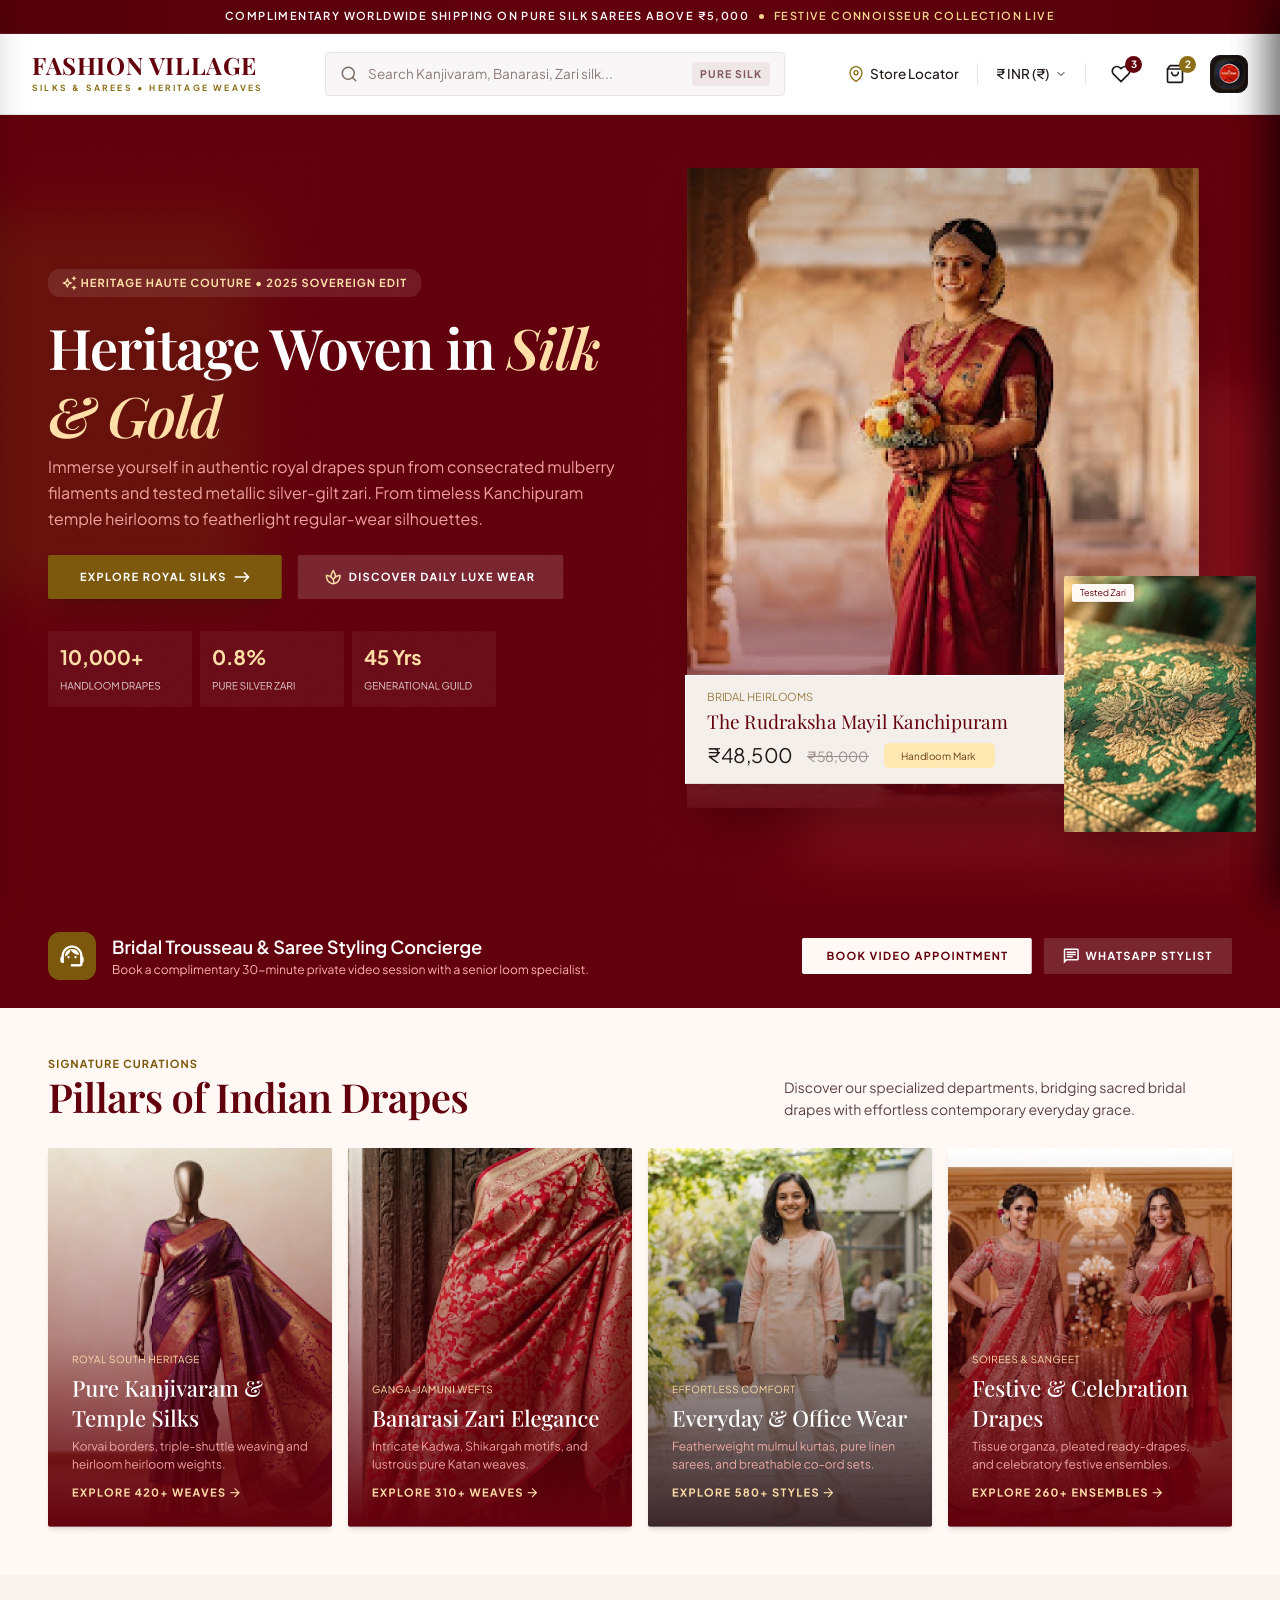
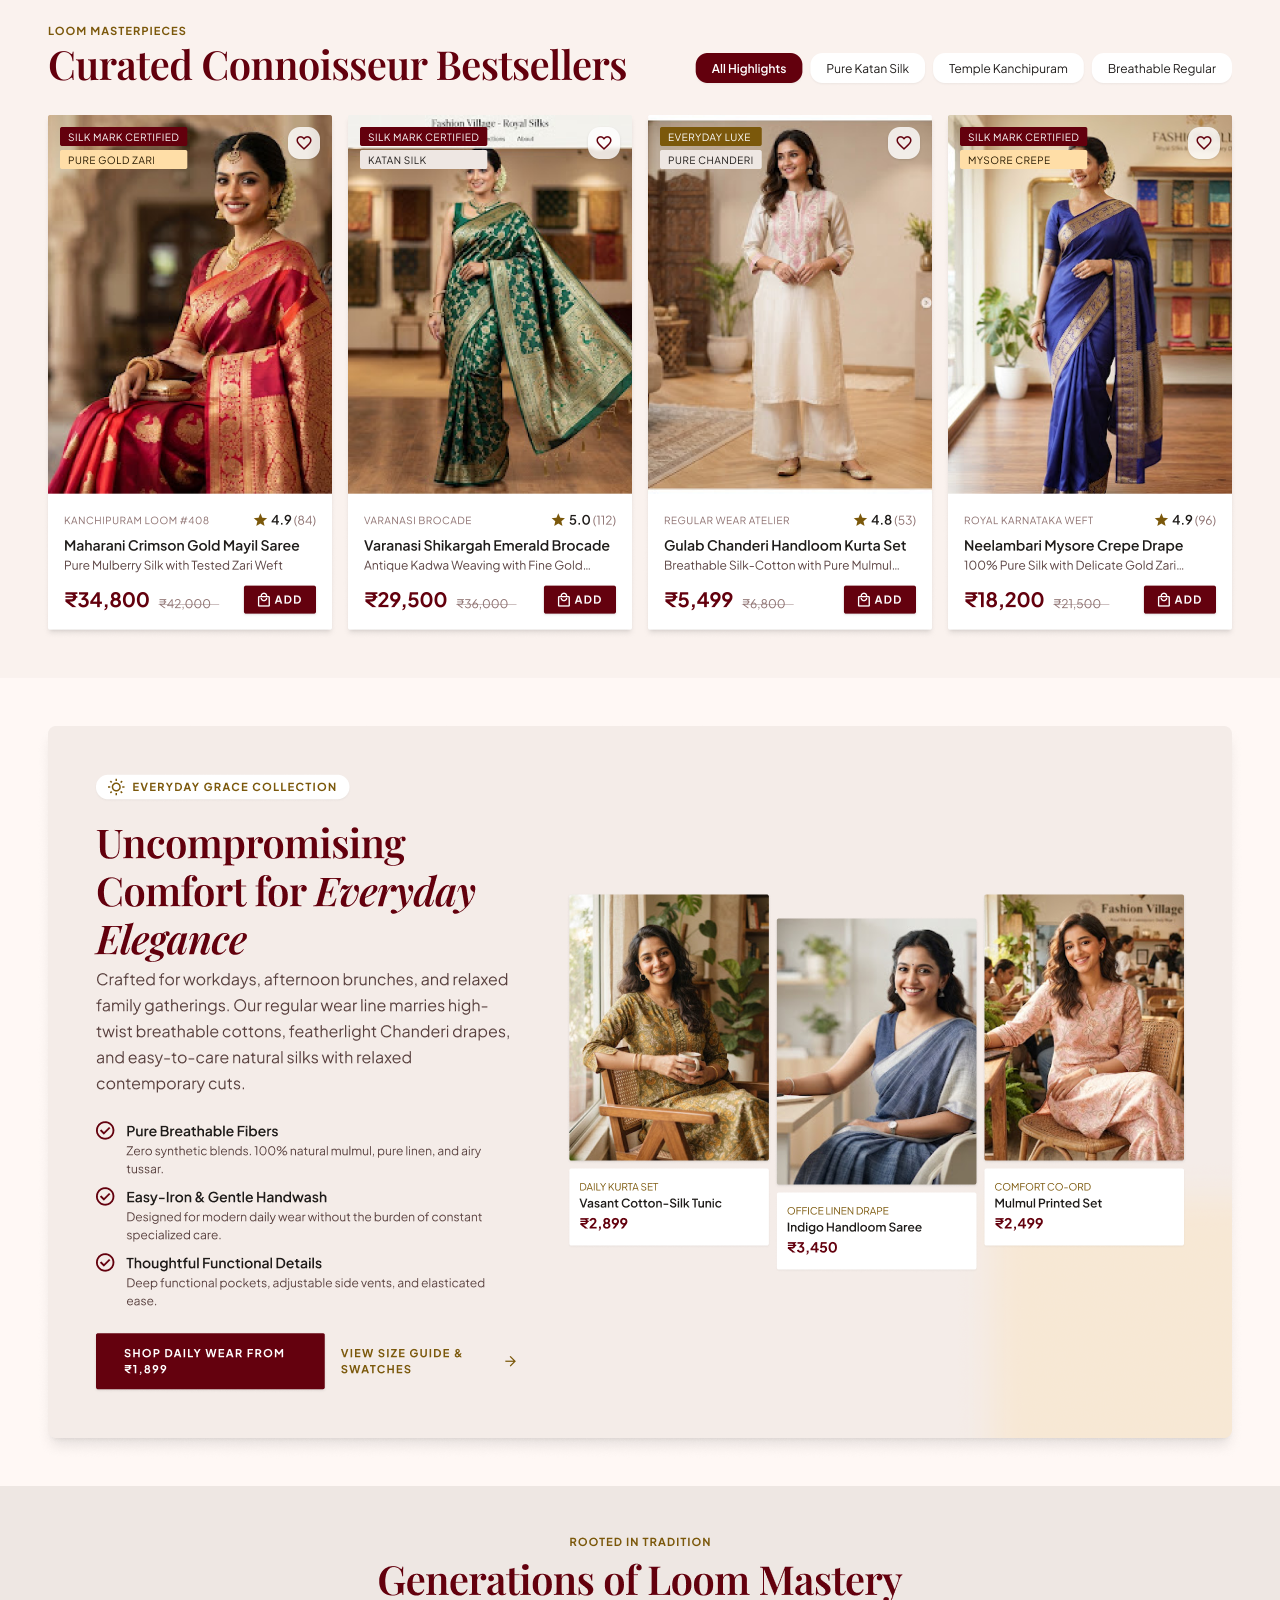
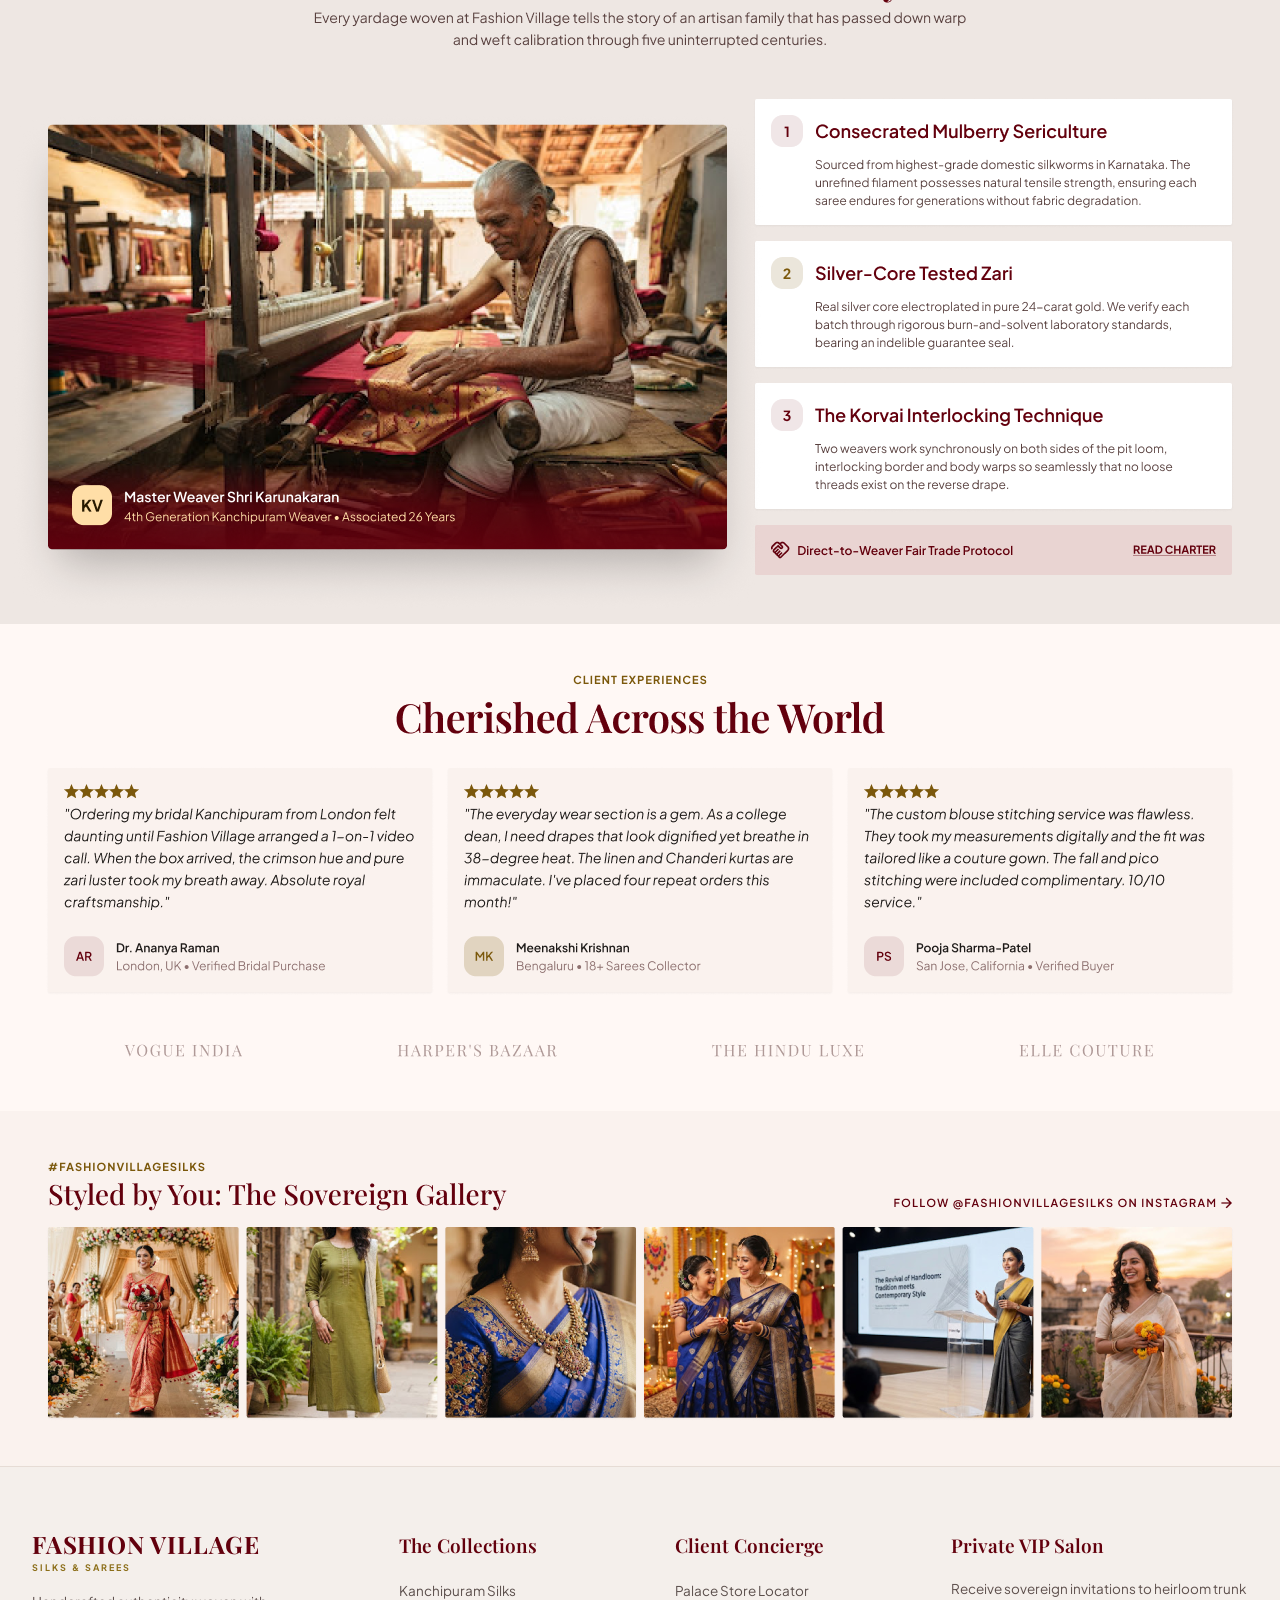
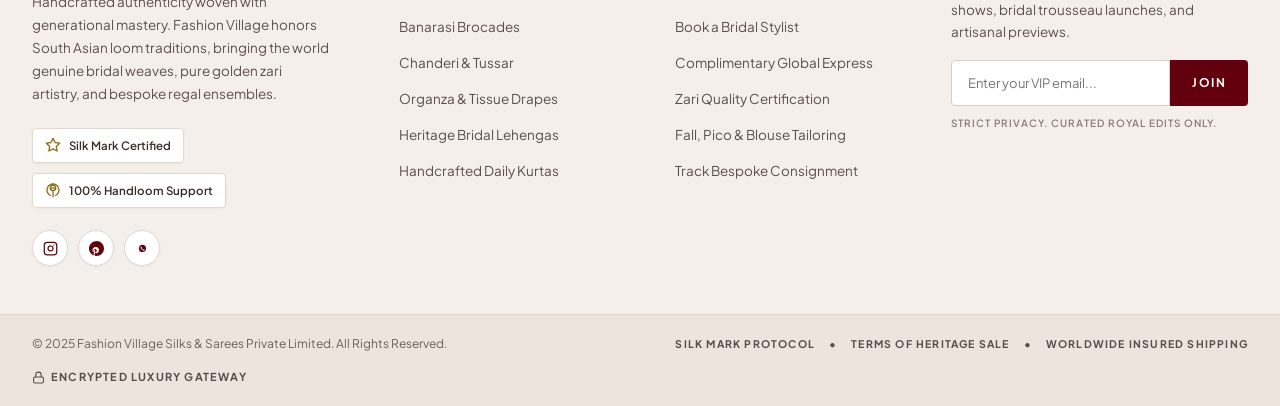
==== index.html @ 93c4b596 "feat: Fashion Village luxury handloom heritage web platform" ====
<!DOCTYPE html>
<html lang="en">
<head>
  <meta charset="UTF-8">
  <meta name="viewport" content="width=device-width, initial-scale=1.0">
  <title>Fashion Village | Heritage Weaves, Royal Silks &amp; Sovereign Drapes</title>
  <meta name="description" content="Immerse yourself in authentic royal drapes spun from consecrated mulberry filaments and tested metallic silver-gilt zari. Kanchipuram, Banarasi, and daily luxe heirlooms.">
  
  <!-- Fonts -->
  <link rel="preconnect" href="https://fonts.googleapis.com">
  <link rel="preconnect" href="https://fonts.gstatic.com" crossorigin>
  <link href="https://fonts.googleapis.com/css2?family=Cormorant+Garamond:ital,wght@0,400;0,600;0,700;1,400;1,600&family=Playfair+Display:ital,wght@0,400;0,600;0,700;1,400;1,600;1,700&family=Plus+Jakarta+Sans:wght@300;400;500;600;700&display=swap" rel="stylesheet">
  
  <link rel="stylesheet" href="css/style.css">
</head>
<body>

  <!-- =========================================================================
       0. Announcement Bar
       ========================================================================= -->
  <aside class="top-announcement-bar" role="region" aria-label="Announcements">
    <div class="announcement-text">
      <span>COMPLIMENTARY WORLDWIDE SHIPPING ON PURE SILK SAREES ABOVE &#8377;5,000</span>
      <span class="dot"></span>
      <span style="color:var(--color-gold-light);">FESTIVE CONNOISSEUR COLLECTION LIVE</span>
    </div>
  </aside>

  <!-- =========================================================================
       1. Coded Luxury Header Navigation (Crisp, Unclipped & Responsive)
       ========================================================================= -->
  <header class="site-header" id="site-header">
    <div class="header-container">
      
      <!-- Mobile Hamburger Button -->
      <button type="button" class="mobile-menu-btn" id="mobile-menu-toggle" aria-label="Open Mobile Menu">
        <svg width="24" height="24" viewBox="0 0 24 24" fill="none" stroke="currentColor" stroke-width="2" stroke-linecap="round" stroke-linejoin="round">
          <line x1="3" y1="12" x2="21" y2="12"></line>
          <line x1="3" y1="6" x2="21" y2="6"></line>
          <line x1="3" y1="18" x2="21" y2="18"></line>
        </svg>
      </button>

      <!-- Brand Logo (Complete & Sharp Vector Text) -->
      <a href="index.html" class="brand-logo" aria-label="Fashion Village Home">
        <span class="brand-name">FASHION VILLAGE</span>
        <span class="brand-sub">SILKS &amp; SAREES &bull; HERITAGE WEAVES</span>
      </a>

      <!-- Real Live Interactive Search Box -->
      <div class="search-container">
        <div class="search-bar">
          <span class="search-icon">
            <svg width="18" height="18" viewBox="0 0 24 24" fill="none" stroke="currentColor" stroke-width="2" stroke-linecap="round" stroke-linejoin="round">
              <circle cx="11" cy="11" r="8"></circle>
              <line x1="21" y1="21" x2="16.65" y2="16.65"></line>
            </svg>
          </span>
          <input type="text" id="search-input" class="search-input" placeholder="Search Kanjivaram, Banarasi, Zari silk..." autocomplete="off">
          <span class="search-pill">PURE SILK</span>
        </div>

        <!-- Autocomplete Suggestions Dropdown -->
        <div class="search-dropdown" id="search-dropdown">
          <div class="dropdown-section-title">Popular Weaves &amp; Edits</div>
          <div class="dropdown-tags">
            <span class="dropdown-tag" onclick="triggerSearch('Rudraksha Mayil Kanchipuram')">Rudraksha Mayil</span>
            <span class="dropdown-tag" onclick="triggerSearch('Banarasi Katan Kadwa')">Banarasi Kadwa</span>
            <span class="dropdown-tag" onclick="triggerSearch('Tested Zari Bridal')">Tested Zari</span>
            <span class="dropdown-tag" onclick="triggerSearch('Featherlight Linen Silk')">Everyday Grace</span>
          </div>
          <div id="search-live-results">
            <div class="dropdown-item" onclick="triggerSearch('Bridal Kanchipuram Silk')">
              <span><strong>Bridal Kanchipuram</strong> Silk Sarees</span>
              <span style="font-size:11.5px; color:#8C6E18;">120+ Weaves</span>
            </div>
            <div class="dropdown-item" onclick="triggerSearch('Varanasi Antique Jangla')">
              <span><strong>Varanasi Antique</strong> Jangla Weaves</span>
              <span style="font-size:11.5px; color:#8C6E18;">64 Weaves</span>
            </div>
          </div>
        </div>
      </div>

      <!-- Header Nav Actions (Store Locator, Currency, Wishlist, Bag, Avatar) -->
      <div class="header-nav-actions">
        <!-- Mobile Search Toggle Button -->
        <button type="button" class="icon-action-btn mobile-search-toggle-btn" id="mobile-search-toggle" title="Search Weaves">
          <svg width="18" height="18" viewBox="0 0 24 24" fill="none" stroke="currentColor" stroke-width="2" stroke-linecap="round" stroke-linejoin="round">
            <circle cx="11" cy="11" r="8"></circle>
            <line x1="21" y1="21" x2="16.65" y2="16.65"></line>
          </svg>
        </button>

        
        <!-- Store Locator (Desktop) -->
        <button type="button" class="nav-action-item" id="store-locator-btn" title="Find a Flagship Boutique">
          <svg width="16" height="16" viewBox="0 0 24 24" fill="none" stroke="#8C6E18" stroke-width="2" stroke-linecap="round" stroke-linejoin="round">
            <path d="M21 10c0 7-9 13-9 13s-9-6-9-13a9 9 0 0 1 18 0z"></path>
            <circle cx="12" cy="10" r="3"></circle>
          </svg>
          <span>Store Locator</span>
        </button>

        <span class="header-v-divider"></span>

        <!-- Currency Switcher (Desktop) -->
        <div style="position: relative;">
          <button type="button" class="nav-action-item" id="currency-selector-btn" aria-haspopup="true">
            <span id="current-currency-label">&#8377; INR (&#8377;)</span>
            <svg width="12" height="12" viewBox="0 0 24 24" fill="none" stroke="currentColor" stroke-width="2" stroke-linecap="round" stroke-linejoin="round">
              <polyline points="6 9 12 15 18 9"></polyline>
            </svg>
          </button>
          <div class="currency-dropdown-box" id="currency-dropdown">
            <div class="dropdown-item currency-option" data-currency="INR">&#8377; INR (India)</div>
            <div class="dropdown-item currency-option" data-currency="USD">$ USD (United States)</div>
            <div class="dropdown-item currency-option" data-currency="EUR">&euro; EUR (Europe)</div>
            <div class="dropdown-item currency-option" data-currency="GBP">&pound; GBP (UK)</div>
            <div class="dropdown-item currency-option" data-currency="AED">AED (UAE)</div>
          </div>
        </div>

        <span class="header-v-divider"></span>

        <!-- Wishlist (3) -->
        <button type="button" class="icon-action-btn" id="wishlist-btn" title="Saved Heirlooms (3 Items)">
          <svg width="20" height="20" viewBox="0 0 24 24" fill="none" stroke="currentColor" stroke-width="2" stroke-linecap="round" stroke-linejoin="round">
            <path d="M20.84 4.61a5.5 5.5 0 0 0-7.78 0L12 5.67l-1.06-1.06a5.5 5.5 0 0 0-7.78 7.78l1.06 1.06L12 21.23l7.78-7.78 1.06-1.06a5.5 5.5 0 0 0 0-7.78z"></path>
          </svg>
          <span class="nav-counter-badge badge-maroon" id="wishlist-count">3</span>
        </button>

        <!-- Shopping Bag (2) -->
        <button type="button" class="icon-action-btn" id="cart-btn" title="Shopping Bag (2 Items)">
          <svg width="20" height="20" viewBox="0 0 24 24" fill="none" stroke="currentColor" stroke-width="2" stroke-linecap="round" stroke-linejoin="round">
            <path d="M6 2L3 6v14a2 2 0 0 0 2 2h14a2 2 0 0 0 2-2V6l-3-4z"></path>
            <line x1="3" y1="6" x2="21" y2="6"></line>
            <path d="M16 10a4 4 0 0 1-8 0"></path>
          </svg>
          <span class="nav-counter-badge badge-gold" id="cart-count">2</span>
        </button>

        <!-- VIP Avatar -->
        <button type="button" class="user-avatar-circle" title="VIP Sovereign Account" onclick="showToast('Welcome to Fashion Village Sovereign Circle')">
          <img src="assets/avatar.png" alt="VIP Member Avatar">
        </button>

      </div>

    </div>
  </header>

  <!-- Mobile Expandable Search Bar -->
  <div class="mobile-search-bar" id="mobile-search-bar">
    <div class="search-bar">
      <span class="search-icon">
        <svg width="16" height="16" viewBox="0 0 24 24" fill="none" stroke="currentColor" stroke-width="2" stroke-linecap="round" stroke-linejoin="round">
          <circle cx="11" cy="11" r="8"></circle>
          <line x1="21" y1="21" x2="16.65" y2="16.65"></line>
        </svg>
      </span>
      <input type="text" id="mobile-search-input" class="search-input" placeholder="Search Kanjivaram, Banarasi, Zari...">
    </div>
  </div>


  <!-- =========================================================================
       2. Section 1: Editorial Hero Section (assets/hero_trimmed.png)
       ========================================================================= -->
  <section class="section-bleed bleed-hero" id="hero" aria-labelledby="hero-title">
    <div class="section-frame">
      <img src="assets/hero_trimmed.png" alt="Heritage Woven in Silk &amp; Gold - 2025 Sovereign Edit">

      <!-- Badge Hotspot -->
      <div class="hotspot" style="left: 3.75%; top: 21.5%; width: 23%; height: 4.8%; border-radius: 999px;" onclick="showToast('2025 Sovereign Edit • Hand-curated bridal drapes')"></div>

      <!-- Button 1: EXPLORE ROYAL SILKS → -->
      <a href="#categories" class="hotspot" style="left: 3.75%; top: 61.7%; width: 14.3%; height: 6.3%;" title="Explore Royal Silks">
        <span class="hotspot-tooltip">Explore 420+ Royal Silk Weaves &rarr;</span>
      </a>

      <!-- Button 2: DISCOVER DAILY LUXE WEAR -->
      <a href="everyday.html" class="hotspot" style="left: 18.8%; top: 61.7%; width: 16.3%; height: 6.3%;" title="Discover Daily Luxe Wear">
        <span class="hotspot-tooltip">View Featherlight Silhouettes &rarr;</span>
      </a>

      <!-- Stat Card 1: 10,000+ HANDLOOM DRAPES -->
      <div class="hotspot" style="left: 3.75%; top: 72.4%; width: 8.8%; height: 10.1%;" onclick="showToast('Over 10,000 consecrated handloom drapes preserved.')" title="10,000+ Handloom Drapes">
        <span class="hotspot-tooltip">10,000+ Handloom Drapes</span>
      </div>

      <!-- Stat Card 2: 0.8% PURE SILVER ZARI -->
      <div class="hotspot" style="left: 12.9%; top: 72.4%; width: 8.8%; height: 10.1%;" onclick="showToast('Certified 0.8% Pure Silver Electroplate Tested Zari.')" title="0.8% Pure Silver Zari">
        <span class="hotspot-tooltip">0.8% Tested Silver Zari</span>
      </div>

      <!-- Stat Card 3: 45 Yrs GENERATIONAL GUILD -->
      <div class="hotspot" style="left: 22.1%; top: 72.4%; width: 8.8%; height: 10.1%;" onclick="showToast('45 Years of generational weaver guild mastery.')" title="45 Yrs Generational Guild">
        <span class="hotspot-tooltip">45 Yrs Master Loom Guild</span>
      </div>

      <!-- Product Card Hotspot: "The Rudraksha Mayil Kanchipuram" -->
      <div class="hotspot hotspot-product" id="hero-product-trigger" style="left: 53.5%; top: 70.9%; width: 29.5%; height: 13.7%;" title="Click to view The Rudraksha Mayil Kanchipuram">
        <span class="hotspot-tooltip" style="bottom: auto; top: -38px;">Quick View: The Rudraksha Mayil (&#8377;48,500)</span>
      </div>

      <!-- Tested Zari Swatch Hotspot (Bottom Right) -->
      <div class="hotspot" id="hero-swatch-trigger" style="left: 83.3%; top: 64.3%; width: 14.8%; height: 26.5%;" title="Inspect Tested Zari Purity Certificate">
        <span class="hotspot-tooltip" style="bottom: auto; top: -38px;">View Tested Zari Lab Assay</span>
      </div>

    </div>
</section>

  <!-- =========================================================================
       3. Interactive Concierge Banner (Section - Interactive Concierge Banner.png)
       ========================================================================= -->
  <section class="section-bleed bleed-concierge" id="concierge" aria-labelledby="concierge-title">
    <div class="section-frame">
      <img src="images/Section - Interactive Concierge Banner.png" alt="Bridal Trousseau &amp; Saree Styling Concierge">

      <!-- Left Concierge Info Hotspot -->
      <a href="concierge.html" class="hotspot" style="left: 3.75%; top: 20%; width: 45%; height: 60%;" title="Learn about Video Concierge Suite"></a>

      <!-- Button 1: BOOK VIDEO APPOINTMENT -->
      <button type="button" class="hotspot trigger-appointment" style="left: 62.6%; top: 32.7%; width: 17.6%; height: 34.6%;" title="Book Complimentary Private Video Appointment">
        <span class="hotspot-tooltip">Open Video Suite Booking</span>
      </button>

      <!-- Button 2: WHATSAPP STYLIST -->
      <button type="button" class="hotspot trigger-whatsapp" style="left: 81.8%; top: 32.7%; width: 14.4%; height: 34.6%;" title="Chat with Senior Loom Stylist on WhatsApp">
        <span class="hotspot-tooltip">Instant WhatsApp Stylist Chat</span>
      </button>

    </div>
</section>

  <!-- =========================================================================
       4. Section 3: Category Showcase Grid (Section - 3. Category Showcase Grid.png)
       ========================================================================= -->
  <section class="section-bleed bleed-categories" id="categories" aria-labelledby="cat-heading">
    <div class="section-frame">
      <img src="images/Section - 3. Category Showcase Grid.png" alt="Pillars of Indian Drapes - Signature Curations Category Showcase">

      <!-- Card 1: Pure Kanjivaram & Temple Silks -->
      <a href="kanjivaram.html" class="hotspot hotspot-product" style="left: 3.75%; top: 43.2%; width: 22%; height: 48.5%;" title="Explore Pure Kanjivaram &amp; Temple Silks">
        <span class="hotspot-tooltip">Explore 420+ Kanjivaram Weaves &rarr;</span>
      </a>

      <!-- Card 2: Banarasi Zari Elegance -->
      <a href="banarasi.html" class="hotspot hotspot-product" style="left: 27.2%; top: 43.2%; width: 22%; height: 48.5%;" title="Explore Banarasi Zari Elegance">
        <span class="hotspot-tooltip">Explore 310+ Banarasi Weaves &rarr;</span>
      </a>

      <!-- Card 3: Everyday & Office Wear -->
      <a href="everyday.html" class="hotspot hotspot-product" style="left: 50.6%; top: 43.2%; width: 22%; height: 48.5%;" title="Explore Everyday &amp; Office Wear">
        <span class="hotspot-tooltip">Explore 580+ Everyday Styles &rarr;</span>
      </a>

      <!-- Card 4: Festive & Celebration Drapes -->
      <a href="kanjivaram.html" class="hotspot hotspot-product" style="left: 74%; top: 43.2%; width: 22%; height: 48.5%;" title="Explore Festive &amp; Celebration Ensembles">
        <span class="hotspot-tooltip">Explore 260+ Festive Ensembles &rarr;</span>
      </a>

    </div>
</section>

  <!-- =========================================================================
       5. Section 4: Curated Bestsellers Section (4. Curated Bestsellers Section@2x.png)
       ========================================================================= -->
  <section class="section-bleed bleed-bestsellers" id="bestsellers" aria-labelledby="bestsellers-heading">
    <div class="section-frame">
      <img src="images/4. Curated Bestsellers Section@2x.png" alt="Curated Bestsellers - Handloom Masterpieces in High Demand">

      <!-- Bestseller Product 1 Hotspot -->
      <div class="hotspot hotspot-product" style="left: 3.75%; top: 18%; width: 22%; height: 75%;" onclick="openProductQuickView('Kanjivaram Vaira Oosi Brocade', 42000, 'Tested Zari • Royal Emerald &amp; Crimson')">
        <span class="hotspot-tooltip">Quick View: Vaira Oosi (&#8377;42,000)</span>
      </div>

      <!-- Bestseller Product 2 Hotspot -->
      <div class="hotspot hotspot-product" style="left: 27.2%; top: 18%; width: 22%; height: 75%;" onclick="openProductQuickView('Banarasi Katan Shikargah', 58500, 'Pure Silver Weft • Consecrated Mulberry Silk')">
        <span class="hotspot-tooltip">Quick View: Katan Shikargah (&#8377;58,500)</span>
      </div>

      <!-- Bestseller Product 3 Hotspot -->
      <div class="hotspot hotspot-product" style="left: 50.6%; top: 18%; width: 22%; height: 75%;" onclick="openProductQuickView('Tissue Organza Bridal Draping', 34500, 'Featherlight Metallic Sheen • Champagne Gold')">
        <span class="hotspot-tooltip">Quick View: Tissue Organza (&#8377;34,500)</span>
      </div>

      <!-- Bestseller Product 4 Hotspot -->
      <div class="hotspot hotspot-product" style="left: 74%; top: 18%; width: 22%; height: 75%;" onclick="openProductQuickView('Arundhati Korvai Muhurtham Silk', 64000, 'Triple Shuttle Pit Loom • Heritage Mayil Border')">
        <span class="hotspot-tooltip">Quick View: Arundhati Korvai (&#8377;64,000)</span>
      </div>

    </div>
  </section>

  <!-- =========================================================================
       6. Section 5: 'Everyday Grace' Regular Wear Spotlight
       ========================================================================= -->
  <section class="section-bleed bleed-everyday" id="everyday-grace" aria-labelledby="everyday-heading">
    <div class="section-frame">
      <img src="images/Section - 5. 'Everyday Grace - Regular Wear Spotlight.png" alt="Everyday Grace - Regular Wear Handloom Spotlight">

      <a href="everyday.html" class="hotspot" style="left: 3.75%; top: 82%; width: 20%; height: 8%;" title="Shop Everyday Grace Wardrobe">
        <span class="hotspot-tooltip">Shop Everyday Grace Edit &rarr;</span>
      </a>

      <a href="everyday.html" class="hotspot hotspot-product" style="left: 3.75%; top: 22%; width: 44%; height: 55%;" title="Mulmul Cotton &amp; Breathable Linen"></a>
      <a href="everyday.html" class="hotspot hotspot-product" style="left: 52%; top: 22%; width: 44%; height: 55%;" title="Office Luxe Silk-Linen Co-ords"></a>

    </div>
  </section>

  <!-- =========================================================================
       7. Section 6: The Craftsmanship &amp; Weaver Story
       ========================================================================= -->
  <section class="section-bleed bleed-craft" id="craftsmanship" aria-labelledby="craft-heading">
    <div class="section-frame">
      <img src="images/Section - 6. The Craftsmanship & Weaver Story.png" alt="The Craftsmanship &amp; Weaver Story - Preserving Generational Heritage">

      <button type="button" class="hotspot" style="left: 3.75%; top: 76%; width: 22%; height: 9%;" onclick="openVideoLoomModal()" title="Watch the Master Weaver Guild Documentary">
        <span class="hotspot-tooltip">&#9658; Watch Master Loom Film (4 Min)</span>
      </button>

      <a href="story.html" class="hotspot" style="left: 28%; top: 76%; width: 18%; height: 9%;" title="Read Generational Guild History">
        <span class="hotspot-tooltip">Read Weaver Guild Archives &rarr;</span>
      </a>

    </div>
  </section>

  <!-- =========================================================================
       8. Section 7: Customer Testimonials &amp; Press Quotes
       ========================================================================= -->
  <section class="section-bleed bleed-testimonials" id="testimonials" aria-labelledby="testimonials-heading">
    <div class="section-frame">
      <img src="images/Section - 7. Customer Testimonials & Press Quotes.png" alt="Customer Testimonials &amp; Vogue, Elle, Architectural Digest Press Quotes">

      <div class="hotspot" style="left: 3.75%; top: 30%; width: 92.5%; height: 55%;" onclick="showToast('Verified Brides &amp; Heirloom Collectors across 34 countries.')" title="Customer Reviews"></div>
    </div>
  </section>

  <!-- =========================================================================
       9. Section 8: Instagram Luxury Lookbook Feed Gallery
       ========================================================================= -->
  <section class="section-bleed bleed-instagram" id="lookbook" aria-labelledby="instagram-heading">
    <div class="section-frame">
      <img src="images/Section - 8. Instagram Luxury Lookbook Feed Gallery.png" alt="Instagram Luxury Lookbook Feed Gallery @FashionVillageSilks">

      <div class="hotspot" style="left: 3.75%; top: 22%; width: 17%; height: 70%;" onclick="showToast('Tagged: #FashionVillageBride wearing The Rudraksha Mayil')"></div>
      <div class="hotspot" style="left: 22.5%; top: 22%; width: 17%; height: 70%;" onclick="showToast('Tagged: Reception drapes in Varanasi Gold Organza')"></div>
      <div class="hotspot" style="left: 41.25%; top: 22%; width: 17%; height: 70%;" onclick="showToast('Tagged: Connoisseur Tested Zari Heirloom Pallu')"></div>
      <div class="hotspot" style="left: 60%; top: 22%; width: 17%; height: 70%;" onclick="showToast('Tagged: Everyday Grace Mulmul Linen Series')"></div>
      <div class="hotspot" style="left: 78.75%; top: 22%; width: 17%; height: 70%;" onclick="showToast('Follow @FashionVillageSilks on Instagram')"></div>

    </div>
  </section>

  <!-- =========================================================================
       10. Fully Coded Luxury Responsive Footer
       ========================================================================= -->
  <footer class="luxury-footer" id="site-footer">
    
    <!-- Main Footer 4 Columns -->
    <div class="footer-main">
      
      <!-- Brand & Craftsmanship Column -->
      <div class="footer-brand-col">
        <div class="footer-brand-title">FASHION VILLAGE</div>
        <div class="footer-brand-tagline">SILKS &amp; SAREES</div>
        <p class="footer-brand-desc">
          Handcrafted authenticity woven with generational mastery. Fashion Village honors South Asian loom traditions, bringing the world genuine bridal weaves, pure golden zari artistry, and bespoke regal ensembles.
        </p>

        <!-- Trust Badges (Silk Mark & Handloom Support) -->
        <div class="footer-badges-row">
          <div class="footer-trust-badge" title="Certified Pure Silk by Silk Mark Organization of India">
            <svg width="16" height="16" viewBox="0 0 24 24" fill="none" stroke="currentColor" stroke-width="2" stroke-linecap="round" stroke-linejoin="round">
              <path d="M12 2l3.09 6.26L22 9.27l-5 4.87 1.18 6.88L12 17.77l-6.18 3.25L7 14.14 2 9.27l6.91-1.01L12 2z"></path>
            </svg>
            <span>Silk Mark Certified</span>
          </div>
          <div class="footer-trust-badge" title="100% Direct Master Weaver Guild Empowerment">
            <svg width="16" height="16" viewBox="0 0 24 24" fill="none" stroke="currentColor" stroke-width="2" stroke-linecap="round" stroke-linejoin="round">
              <path d="M12 22v-9"></path>
              <path d="M9 10a5 5 0 0 1 6 0"></path>
              <path d="M12 13a4 4 0 0 0 4-4 4 4 0 0 0-8 0 4 4 0 0 0 4 4z"></path>
              <path d="M12 3a9 9 0 0 0-9 9c0 3.5 2 6.5 5 8"></path>
              <path d="M12 3a9 9 0 0 1 9 9c0 3.5-2 6.5-5 8"></path>
            </svg>
            <span>100% Handloom Support</span>
          </div>
        </div>

        <!-- Social Channels -->
        <div class="footer-social-row">
          <a href="#" class="footer-social-icon" title="Instagram @FashionVillageSilks" onclick="showToast('Follow @FashionVillageSilks on Instagram')">
            <svg width="15" height="15" viewBox="0 0 24 24" fill="none" stroke="currentColor" stroke-width="2" stroke-linecap="round" stroke-linejoin="round">
              <rect x="2" y="2" width="20" height="20" rx="5" ry="5"></rect>
              <path d="M16 11.37A4 4 0 1 1 12.63 8 4 4 0 0 1 16 11.37z"></path>
              <line x1="17.5" y1="6.5" x2="17.51" y2="6.5"></line>
            </svg>
          </a>
          <a href="#" class="footer-social-icon" title="Pinterest Lookbooks" onclick="showToast('Explore our Lookbooks on Pinterest')">
            <svg width="15" height="15" viewBox="0 0 24 24" fill="currentColor">
              <path d="M12 0a12 12 0 0 0-4.37 23.18c-.06-.99-.1-2.52.02-3.61l.73-3.11s-.18-.37-.18-.92c0-.86.5-1.5 1.12-1.5.53 0 .78.4.78.88 0 .53-.34 1.33-.51 2.07-.15.61.3 1.11.9 1.11 1.08 0 1.91-1.14 1.91-2.79 0-1.46-1.05-2.48-2.55-2.48-1.74 0-2.76 1.3-2.76 2.65 0 .52.2 1.08.45 1.39.05.06.06.12.04.18l-.17.69c-.03.11-.1.15-.22.1-1.02-.47-1.66-1.95-1.66-3.14 0-2.56 1.86-4.91 5.36-4.91 2.81 0 5 2 5 4.69 0 2.8-1.76 5.05-4.21 5.05-.82 0-1.6-.43-1.86-.94l-.51 1.94c-.18.71-.68 1.6-1.01 2.15A11.99 11.99 0 0 0 12 24c6.63 0 12-5.37 12-12S18.63 0 12 0z"/>
            </svg>
          </a>
          <a href="#" class="footer-social-icon" title="WhatsApp Concierge" onclick="openDrawer(document.getElementById('whatsapp-drawer'))">
            <svg width="15" height="15" viewBox="0 0 24 24" fill="currentColor">
              <path d="M12.031 6.172c-3.181 0-5.767 2.586-5.768 5.766-.001 1.298.38 2.27 1.019 3.287l-.582 2.128 2.182-.573c.978.58 1.911.928 3.145.929 3.178 0 5.767-2.587 5.768-5.766.001-3.187-2.575-5.771-5.764-5.771zm3.392 8.244c-.144.405-.837.774-1.17.824-.312.045-.698.077-2.008-.466-1.579-.654-2.597-2.261-2.677-2.367-.077-.105-.635-.847-.635-1.616 0-.769.404-1.148.547-1.306.144-.158.314-.198.418-.198.106 0 .211.002.304.006.098.005.23-.037.36.275.134.321.458 1.116.498 1.198.04.081.067.176.013.282-.053.107-.08.175-.16.269-.08.093-.169.208-.241.279-.08.079-.164.165-.07.327.093.162.417.689.896 1.115.616.549 1.135.719 1.298.8.162.081.258.07.354-.041.096-.111.411-.479.521-.643.111-.164.22-.137.37-.082.15.054.957.451 1.121.533.164.082.274.122.314.19.04.068.04.394-.104.799z"/>
            </svg>
          </a>
        </div>
      </div>

      <!-- Column 2: The Collections -->
      <div>
        <div class="footer-col-title">The Collections</div>
        <ul class="footer-links-list">
          <li><a href="kanjivaram.html">Kanchipuram Silks</a></li>
          <li><a href="banarasi.html">Banarasi Brocades</a></li>
          <li><a href="everyday.html">Chanderi &amp; Tussar</a></li>
          <li><a href="banarasi.html">Organza &amp; Tissue Drapes</a></li>
          <li><a href="kanjivaram.html">Heritage Bridal Lehengas</a></li>
          <li><a href="everyday.html">Handcrafted Daily Kurtas</a></li>
        </ul>
      </div>

      <!-- Column 3: Client Concierge -->
      <div>
        <div class="footer-col-title">Client Concierge</div>
        <ul class="footer-links-list">
          <li><a href="#" onclick="openModal(document.getElementById('store-modal'))">Palace Store Locator</a></li>
          <li><a href="#" onclick="openModal(document.getElementById('appointment-modal'))">Book a Bridal Stylist</a></li>
          <li><a href="#" onclick="showToast('Complimentary insured global express shipping on all pure silks.')">Complimentary Global Express</a></li>
          <li><a href="#" onclick="showToast('Every saree carries certified 100% Tested Silver-Gilt Zari Assay.')">Zari Quality Certification</a></li>
          <li><a href="#" onclick="showToast('Bespoke pico, fall edging and pure silk blouse customization included.')">Fall, Pico &amp; Blouse Tailoring</a></li>
          <li><a href="#" onclick="showToast('Bespoke bridal trousseau tracking active for VIP consignments.')">Track Bespoke Consignment</a></li>
        </ul>
      </div>

      <!-- Column 4: Private VIP Salon -->
      <div>
        <div class="footer-col-title">Private VIP Salon</div>
        <p class="vip-salon-desc">
          Receive sovereign invitations to heirloom trunk shows, bridal trousseau launches, and artisanal previews.
        </p>
        <form class="vip-salon-form" onsubmit="event.preventDefault(); subscribeNewsletter();">
          <input type="email" id="newsletter-email" class="vip-salon-input" placeholder="Enter your VIP email..." required>
          <button type="submit" class="vip-salon-btn">JOIN</button>
        </form>
        <div class="vip-salon-note">STRICT PRIVACY. CURATED ROYAL EDITS ONLY.</div>
      </div>

    </div>

    <!-- Bottom Copyright & Policy Links -->
    <div class="footer-bottom-bar">
      <div class="footer-bottom-inner">
        <div>&copy; 2025 Fashion Village Silks &amp; Sarees Private Limited. All Rights Reserved.</div>
        <div class="footer-bottom-links">
          <a href="#" onclick="showToast('Silk Mark Protocol: Verified Pure Natural Mulberry Silk')">SILK MARK PROTOCOL</a>
          <span>&bull;</span>
          <a href="#" onclick="showToast('Terms of Heritage Sale: Generational Guild Authenticity Guarantee')">TERMS OF HERITAGE SALE</a>
          <span>&bull;</span>
          <a href="#" onclick="showToast('Worldwide Insured Express Delivery via DHL Luxury Express')">WORLDWIDE INSURED SHIPPING</a>
        </div>
        <div class="footer-secure-tag">
          <svg width="13" height="13" viewBox="0 0 24 24" fill="none" stroke="currentColor" stroke-width="2" stroke-linecap="round" stroke-linejoin="round">
            <rect x="3" y="11" width="18" height="11" rx="2" ry="2"></rect>
            <path d="M7 11V7a5 5 0 0 1 10 0v4"></path>
          </svg>
          <span>ENCRYPTED LUXURY GATEWAY</span>
        </div>
      </div>
    </div>

  </footer>

  <!-- =========================================================================
       11. Interactive Modals & Slide-Over Drawers
       ========================================================================= -->

  <!-- A. Video Concierge Booking Modal -->
  <div class="modal-overlay" id="appointment-modal" role="dialog" aria-modal="true" aria-labelledby="appt-modal-title">
    <div class="modal-dialog">
      <button type="button" class="modal-close-btn" aria-label="Close dialog">&times;</button>
      
      <div class="modal-header">
        <h2 class="modal-title" id="appt-modal-title">Private Video Concierge Suite</h2>
        <p class="modal-subtitle">Connect directly with our senior loom curators in Kanchipuram and Varanasi via private 4K video.</p>
      </div>

      <form id="appointment-form">
        <div class="modal-body">
          
          <div class="form-group">
            <label class="form-label" for="appt-occasion">Select Occasion</label>
            <select class="form-select" id="appt-occasion" required>
              <option value="Bridal Muhurtham">Bridal Muhurtham (Sacred Morning Drapes)</option>
              <option value="Sangeet &amp; Reception">Sangeet &amp; Reception Elegance</option>
              <option value="Mother of the Bride">Mother of the Bride Heirloom</option>
              <option value="Temple Ceremony">Temple Poojas &amp; Family Milestone</option>
              <option value="Trousseau Curation">Full 7-Drape Wedding Trousseau</option>
            </select>
          </div>

          <div class="form-group">
            <label class="form-label">Preferred Video Time Slot (IST)</label>
            <div class="slot-pills-grid">
              <div class="slot-pill selected">11:00 AM &ndash; 11:30 AM</div>
              <div class="slot-pill">02:30 PM &ndash; 03:00 PM</div>
              <div class="slot-pill">05:00 PM &ndash; 05:30 PM</div>
              <div class="slot-pill">07:30 PM &ndash; 08:00 PM</div>
            </div>
          </div>

          <div class="form-group">
            <label class="form-label" for="appt-name">Full Name</label>
            <input type="text" id="appt-name" class="form-input" placeholder="e.g. Radhika Sundaram" required>
          </div>

          <div class="form-group">
            <label class="form-label" for="appt-phone">WhatsApp Number (For HD Video Call)</label>
            <input type="tel" id="appt-phone" class="form-input" placeholder="+91 98765 43210" required>
          </div>

          <div class="form-group">
            <label class="form-label" for="appt-notes">Special Preferences (Color palette, Zari type)</label>
            <textarea id="appt-notes" class="form-textarea" rows="2" placeholder="e.g. Traditional Crimson &amp; Mustard Korvai border, heavy Tested Zari pallu"></textarea>
          </div>

        </div>

        <div style="padding: 16px 28px 24px; display: flex; justify-content: flex-end; gap: 12px; border-top: 1px solid #EBE5DF;">
          <button type="button" class="btn-submit" style="background:#FAF8F5; color:#201817; border:1px solid #CCC;" onclick="closeModal(document.getElementById('appointment-modal'))">Cancel</button>
          <button type="submit" class="btn-submit">Confirm Video Slot &rarr;</button>
        </div>
      </form>
    </div>
  </div>

  <!-- B. Product Quick View Modal ("The Rudraksha Mayil Kanchipuram") -->
  <div class="modal-overlay" id="quick-view-modal" role="dialog" aria-modal="true" aria-labelledby="qv-title">
    <div class="modal-dialog" style="max-width: 780px;">
      <button type="button" class="modal-close-btn" aria-label="Close dialog">&times;</button>
      
      <div class="modal-body" style="padding: 0;">
        <div class="quickview-grid">
          
          <div style="background:#63000D; padding: 24px; display:flex; align-items:center; justify-content:center;">
            <img src="assets/hero_swatch_clean.png" alt="Pure Tested Zari Weave Swatch" style="border-radius:6px; box-shadow:0 10px 30px rgba(0,0,0,0.4); max-height:360px; object-fit:cover;">
          </div>

          <div style="padding: 32px 28px;">
            <div style="font-size:11px; font-weight:700; letter-spacing:1.5px; color:#8C6E18; text-transform:uppercase;">Bridal Heirlooms Vault</div>
            <h2 id="qv-title" style="font-family:var(--font-serif); font-size:24px; color:#63000D; margin: 8px 0 14px 0;">The Rudraksha Mayil Kanchipuram</h2>
            
            <div style="display:flex; align-items:baseline; gap:12px; margin-bottom:18px;">
              <span id="qv-price" style="font-size:24px; font-weight:700; color:#201817;" data-inr-price="48500">&#8377;48,500</span>
              <span style="font-size:16px; color:#9E8F8B; text-decoration:line-through;" data-inr-price="58000">&#8377;58,000</span>
              <span style="font-size:11px; background:#FEF3C7; color:#92400E; font-weight:700; padding:2px 8px; border-radius:4px;">Handloom Mark</span>
            </div>

            <p id="qv-desc" style="font-size:13.5px; color:#5D4E4A; line-height:1.6; margin-bottom:20px;">
              Hand-spun on a traditional triple-shuttle Korvai pit-loom. Woven with sacred Rudraksha motifs and twin Mayil (peacock) medallions along the authentic Ganga-Jamuni border.
            </p>

            <div style="background:#FAF6F0; border-radius:6px; padding:12px 16px; margin-bottom:24px; font-size:12.5px; color:#4A3F3C;">
              <div>&bull; <strong>Fabric:</strong> 100% Pure Mulberry Silk (6-ply certified)</div>
              <div style="margin-top:4px;">&bull; <strong>Zari Purity:</strong> Tested Metallic Silver-Gilt Zari with 24K Gold Electroplating</div>
              <div style="margin-top:4px;">&bull; <strong>Weaver Time:</strong> 240 Master Artisan Handloom Hours</div>
            </div>

            <div style="display:flex; gap:12px;">
              <button type="button" class="btn-submit" id="quick-add-to-bag" style="flex:1;">Add to Shopping Bag</button>
              <button type="button" class="btn-submit trigger-appointment" style="background:#FAF8F5; color:#63000D; border:1px solid #63000D;" onclick="closeModal(document.getElementById('quick-view-modal'))">Video Trial</button>
            </div>
          </div>

        </div>
      </div>
    </div>
  </div>

  <!-- C. Store Locator Modal -->
  <div class="modal-overlay" id="store-modal" role="dialog" aria-modal="true" aria-labelledby="store-modal-title">
    <div class="modal-dialog">
      <button type="button" class="modal-close-btn" aria-label="Close dialog">&times;</button>
      
      <div class="modal-header">
        <h2 class="modal-title" id="store-modal-title">Bespoke Flagship Salons</h2>
        <p class="modal-subtitle">Experience the drape, texture, and tested zari in person at our royal pavilions.</p>
      </div>

      <div class="modal-body">
        <div style="display:flex; flex-direction:column; gap:16px;">
          
          <div style="border:1px solid #ECE4DF; border-radius:6px; padding:16px;">
            <div style="font-weight:700; color:#63000D; font-size:15px;">Chennai Flagship Pavilion</div>
            <div style="font-size:13px; color:#6A5B57; margin-top:4px;">No. 42, G.N. Chetty Road, T. Nagar, Chennai &ndash; 600017</div>
            <div style="font-size:12px; color:#8C6E18; margin-top:6px;">Mon &ndash; Sun: 10:00 AM &ndash; 8:30 PM &bull; Valet Available</div>
          </div>

          <div style="border:1px solid #ECE4DF; border-radius:6px; padding:16px;">
            <div style="font-weight:700; color:#63000D; font-size:15px;">Bengaluru Indiranagar Salon</div>
            <div style="font-size:13px; color:#6A5B57; margin-top:4px;">100ft Road, Defence Colony, Indiranagar, Bengaluru &ndash; 560038</div>
            <div style="font-size:12px; color:#8C6E18; margin-top:6px;">Mon &ndash; Sun: 10:30 AM &ndash; 9:00 PM &bull; Bridal Lounge</div>
          </div>

          <div style="border:1px solid #ECE4DF; border-radius:6px; padding:16px;">
            <div style="font-weight:700; color:#63000D; font-size:15px;">Hyderabad Jubilee Hills Edit</div>
            <div style="font-size:13px; color:#6A5B57; margin-top:4px;">Road No. 36, Jubilee Hills, Hyderabad &ndash; 500033</div>
            <div style="font-size:12px; color:#8C6E18; margin-top:6px;">Private Trousseau Suites by Appointment</div>
          </div>

        </div>
      </div>
    </div>
  </div>

  <!-- D. Slide-Over Drawers -->
  <div class="drawer-overlay" id="drawer-overlay"></div>

  <!-- Mobile Navigation Drawer (Luxury High-Fashion Editorial) -->
  <div class="drawer-container drawer-left" id="mobile-nav-drawer" role="dialog" aria-modal="true" aria-labelledby="mobile-nav-title">
    <div class="drawer-header">
      <div class="drawer-brand-wrap">
        <span class="drawer-brand-eyebrow">FASHION VILLAGE</span>
        <h2 class="drawer-title" id="mobile-nav-title">Sovereign Vaults</h2>
      </div>
      <button type="button" class="drawer-close-btn" aria-label="Close navigation menu">
        <svg width="18" height="18" viewBox="0 0 24 24" fill="none" stroke="currentColor" stroke-width="2" stroke-linecap="round" stroke-linejoin="round">
          <line x1="18" y1="6" x2="6" y2="18"></line>
          <line x1="6" y1="6" x2="18" y2="18"></line>
        </svg>
      </button>
    </div>

    <div class="drawer-body">
      <!-- Section Label: Curated Collections -->
      <div class="drawer-section-heading">Heirloom Curations</div>

      <ul class="mobile-nav-list">
        <!-- 1. 2025 Sovereign Edit -->
        <li class="mobile-nav-item">
          <a href="index.html" class="mobile-nav-link active">
            <div class="mobile-nav-link-content">
              <div class="mobile-nav-link-title-row">
                <span class="mobile-nav-link-title" style="color:var(--color-maroon);">2025 Sovereign Edit</span>
                <span class="mobile-nav-badge">NEW</span>
              </div>
              <span class="mobile-nav-link-sub">Autumn / Winter Bridal Edition</span>
            </div>
            <svg class="mobile-nav-arrow" width="16" height="16" viewBox="0 0 24 24" fill="none" stroke="currentColor" stroke-width="2" stroke-linecap="round" stroke-linejoin="round">
              <polyline points="9 18 15 12 9 6"></polyline>
            </svg>
          </a>
        </li>

        <!-- 2. Bridal Kanchipuram -->
        <li class="mobile-nav-item">
          <a href="kanjivaram.html" class="mobile-nav-link">
            <div class="mobile-nav-link-content">
              <div class="mobile-nav-link-title-row">
                <span class="mobile-nav-link-title">Bridal Kanchipuram</span>
              </div>
              <span class="mobile-nav-link-sub">Pure Korvai &amp; Certified Tested Zari</span>
            </div>
            <svg class="mobile-nav-arrow" width="16" height="16" viewBox="0 0 24 24" fill="none" stroke="currentColor" stroke-width="2" stroke-linecap="round" stroke-linejoin="round">
              <polyline points="9 18 15 12 9 6"></polyline>
            </svg>
          </a>
        </li>

        <!-- 3. Banarasi Heritage -->
        <li class="mobile-nav-item">
          <a href="banarasi.html" class="mobile-nav-link">
            <div class="mobile-nav-link-content">
              <div class="mobile-nav-link-title-row">
                <span class="mobile-nav-link-title">Banarasi Heritage</span>
              </div>
              <span class="mobile-nav-link-sub">Katan Brocade &amp; Antique Kadwa</span>
            </div>
            <svg class="mobile-nav-arrow" width="16" height="16" viewBox="0 0 24 24" fill="none" stroke="currentColor" stroke-width="2" stroke-linecap="round" stroke-linejoin="round">
              <polyline points="9 18 15 12 9 6"></polyline>
            </svg>
          </a>
        </li>

        <!-- 4. Everyday Grace -->
        <li class="mobile-nav-item">
          <a href="everyday.html" class="mobile-nav-link">
            <div class="mobile-nav-link-content">
              <div class="mobile-nav-link-title-row">
                <span class="mobile-nav-link-title">Everyday Grace</span>
              </div>
              <span class="mobile-nav-link-sub">Mulmul Cotton &amp; Handloom Linen</span>
            </div>
            <svg class="mobile-nav-arrow" width="16" height="16" viewBox="0 0 24 24" fill="none" stroke="currentColor" stroke-width="2" stroke-linecap="round" stroke-linejoin="round">
              <polyline points="9 18 15 12 9 6"></polyline>
            </svg>
          </a>
        </li>

        <!-- 5. Weaver Craftsmanship -->
        <li class="mobile-nav-item">
          <a href="story.html" class="mobile-nav-link">
            <div class="mobile-nav-link-content">
              <div class="mobile-nav-link-title-row">
                <span class="mobile-nav-link-title">Weaver Craftsmanship</span>
              </div>
              <span class="mobile-nav-link-sub">45-Year Sacred Guild Archives</span>
            </div>
            <svg class="mobile-nav-arrow" width="16" height="16" viewBox="0 0 24 24" fill="none" stroke="currentColor" stroke-width="2" stroke-linecap="round" stroke-linejoin="round">
              <polyline points="9 18 15 12 9 6"></polyline>
            </svg>
          </a>
        </li>

        <!-- 6. Styling Concierge Suite -->
        <li class="mobile-nav-item">
          <a href="concierge.html" class="mobile-nav-link">
            <div class="mobile-nav-link-content">
              <div class="mobile-nav-link-title-row">
                <span class="mobile-nav-link-title" style="color:var(--color-gold-deep);">Styling Concierge Suite</span>
                <span class="mobile-nav-badge" style="background:#FAF0D7; color:#8C6E18;">4K VIDEO</span>
              </div>
              <span class="mobile-nav-link-sub">Private Loom Video Consultations</span>
            </div>
            <svg class="mobile-nav-arrow" width="16" height="16" viewBox="0 0 24 24" fill="none" stroke="currentColor" stroke-width="2" stroke-linecap="round" stroke-linejoin="round">
              <polyline points="9 18 15 12 9 6"></polyline>
            </svg>
          </a>
        </li>
      </ul>

      <!-- Section Label: Client Concierge Actions -->
      <div class="drawer-actions-box">
        <div class="drawer-section-heading" style="margin-bottom:8px;">Bespoke Services</div>

        <button type="button" class="drawer-action-btn" onclick="openModal(document.getElementById('store-modal'))">
          <svg width="17" height="17" viewBox="0 0 24 24" fill="none" stroke="currentColor" stroke-width="2" stroke-linecap="round" stroke-linejoin="round">
            <path d="M21 10c0 7-9 13-9 13s-9-6-9-13a9 9 0 0 1 18 0z"></path>
            <circle cx="12" cy="10" r="3"></circle>
          </svg>
          <span>Find a Flagship Boutique</span>
        </button>

        <button type="button" class="drawer-action-btn trigger-appointment">
          <svg width="17" height="17" viewBox="0 0 24 24" fill="none" stroke="currentColor" stroke-width="2" stroke-linecap="round" stroke-linejoin="round">
            <rect x="3" y="4" width="18" height="18" rx="2" ry="2"></rect>
            <line x1="16" y1="2" x2="16" y2="6"></line>
            <line x1="8" y1="2" x2="8" y2="6"></line>
            <line x1="3" y1="10" x2="21" y2="10"></line>
          </svg>
          <span>Book Private Video Trial</span>
        </button>

        <button type="button" class="drawer-action-btn drawer-action-whatsapp trigger-whatsapp">
          <svg width="17" height="17" viewBox="0 0 24 24" fill="currentColor">
            <path d="M12.031 6.172c-3.181 0-5.767 2.586-5.768 5.766-.001 1.298.38 2.27 1.019 3.287l-.582 2.128 2.182-.573c.978.58 1.911.928 3.145.929 3.178 0 5.767-2.587 5.768-5.766.001-3.187-2.575-5.771-5.764-5.771zm3.392 8.244c-.144.405-.837.774-1.17.824-.312.045-.698.077-2.008-.466-1.579-.654-2.597-2.261-2.677-2.367-.077-.105-.635-.847-.635-1.616 0-.769.404-1.148.547-1.306.144-.158.314-.198.418-.198.106 0 .211.002.304.006.098.005.23-.037.36.275.134.321.458 1.116.498 1.198.04.081.067.176.013.282-.053.107-.08.175-.16.269-.08.093-.169.208-.241.279-.08.079-.164.165-.07.327.093.162.417.689.896 1.115.616.549 1.135.719 1.298.8.162.081.258.07.354-.041.096-.111.411-.479.521-.643.111-.164.22-.137.37-.082.15.054.957.451 1.121.533.164.082.274.122.314.19.04.068.04.394-.104.799z"/>
          </svg>
          <div style="display:flex; flex-direction:column; gap:1px;">
            <span>WhatsApp Senior Stylist</span>
            <span style="font-size:10px; color:#128C7E; font-weight:500;">Online Now &bull; Instant Loom Broadcast</span>
          </div>
        </button>
      </div>

      <!-- Trust Stamp Inside Drawer -->
      <div class="drawer-trust-footer">
        <div class="drawer-trust-text">Silk Mark Certified &bull; Pure Silver Zari</div>
        <div class="drawer-trust-sub">Insured Express Shipping to 34+ Countries</div>
      </div>
    </div>
  </div>

  <!-- Shopping Bag Drawer -->
  <div class="drawer-container" id="cart-drawer" role="dialog" aria-modal="true" aria-labelledby="cart-drawer-title">
    <div class="drawer-header">
      <h2 class="drawer-title" id="cart-drawer-title">Shopping Bag (2)</h2>
      <button type="button" class="drawer-close-btn" style="font-size:22px; cursor:pointer;">&times;</button>
    </div>
    
    <div class="drawer-body">
      <div class="cart-item">
        <img src="assets/hero_swatch_clean.png" alt="Rudraksha Mayil Silk" class="cart-item-thumb">
        <div class="cart-item-details">
          <div class="cart-item-title">The Rudraksha Mayil Kanchipuram</div>
          <div class="cart-item-meta">Color: Crimson Temple Red &bull; Tested Zari</div>
          <div class="cart-item-price" data-inr-price="48500">&#8377;48,500</div>
        </div>
      </div>

      <div class="cart-item">
        <img src="assets/avatar.png" alt="Banarasi Tissue Saree" class="cart-item-thumb">
        <div class="cart-item-details">
          <div class="cart-item-title">Varanasi Vintage Kadwa Organza</div>
          <div class="cart-item-meta">Color: Pale Champagne Gold &bull; Handwoven</div>
          <div class="cart-item-price" data-inr-price="36000">&#8377;36,000</div>
        </div>
      </div>
    </div>

    <div class="drawer-footer">
      <div style="display:flex; justify-content:space-between; margin-bottom:14px; font-weight:700;">
        <span>Subtotal</span>
        <span style="color:#63000D; font-size:17px;" data-inr-price="84500">&#8377;84,500</span>
      </div>
      <button type="button" class="btn-submit" style="width:100%; text-align:center;" onclick="showToast('Proceeding to Sovereign Secure Checkout')">PROCEED TO SECURE CHECKOUT &rarr;</button>
    </div>
  </div>

  <!-- Wishlist Drawer -->
  <div class="drawer-container" id="wishlist-drawer" role="dialog" aria-modal="true" aria-labelledby="wishlist-drawer-title">
    <div class="drawer-header">
      <h2 class="drawer-title" id="wishlist-drawer-title">Saved Heirlooms (3)</h2>
      <button type="button" class="drawer-close-btn" style="font-size:22px; cursor:pointer;">&times;</button>
    </div>
    
    <div class="drawer-body">
      <div class="cart-item">
        <img src="assets/hero_swatch_clean.png" alt="Shikargah Banarasi" class="cart-item-thumb">
        <div class="cart-item-details">
          <div class="cart-item-title">Royal Emerald Shikargah Brocade</div>
          <div class="cart-item-meta">Varanasi Loom &bull; Pure Silver Zari</div>
          <div class="cart-item-price" data-inr-price="52000">&#8377;52,000</div>
        </div>
      </div>

      <div class="cart-item">
        <img src="assets/avatar.png" alt="Mulberry Tussar" class="cart-item-thumb">
        <div class="cart-item-details">
          <div class="cart-item-title">Featherlight Mulberry Tussar Draping</div>
          <div class="cart-item-meta">Everyday Grace &bull; Breathable Weave</div>
          <div class="cart-item-price" data-inr-price="14500">&#8377;14,500</div>
        </div>
      </div>
    </div>

    <div class="drawer-footer">
      <button type="button" class="btn-submit" style="width:100%; text-align:center;" onclick="showToast('All Wishlist items moved to your Bag')">MOVE ALL TO BAG</button>
    </div>
  </div>

  <!-- WhatsApp Live Stylist Drawer -->
  <div class="drawer-container" id="whatsapp-drawer" role="dialog" aria-modal="true" aria-labelledby="wa-drawer-title">
    <div class="drawer-header" style="background:#075E54; color:#FFFFFF;">
      <div>
        <h2 class="drawer-title" id="wa-drawer-title" style="color:#FFFFFF; font-size:17px;">Fashion Village Concierge</h2>
        <div style="font-size:12px; color:#A7E8D7;">&bull; Senior Stylist Ananya (Online Now)</div>
      </div>
      <button type="button" class="drawer-close-btn" style="font-size:22px; color:#FFFFFF; cursor:pointer;">&times;</button>
    </div>

    <div class="drawer-body" id="whatsapp-messages" style="background:#ECE5DD; display:flex; flex-direction:column;">
      <div style="background:#FFFFFF; padding:12px 14px; border-radius:10px; max-width:85%; font-size:13px; margin-bottom:12px; border:1px solid #E6E1DC;">
        <strong>Stylist Ananya:</strong> Namaste! Welcome to Fashion Village Silks. How may I assist your trousseau selection today? We can arrange a live high-definition loom video broadcast right away!
      </div>
    </div>

    <div style="padding:16px; background:#F0F0F0; border-top:1px solid #DDD; display:flex; gap:8px;">
      <input type="text" id="whatsapp-input" placeholder="Type your query..." style="flex:1; background:#FFF; border:1px solid #CCC; border-radius:20px; padding:10px 16px; font-size:13.5px;">
      <button type="button" id="whatsapp-send-btn" style="background:#128C7E; color:#FFF; border-radius:50%; width:40px; height:40px; display:flex; align-items:center; justify-content:center; cursor:pointer;">
        <svg width="18" height="18" viewBox="0 0 24 24" fill="currentColor">
          <path d="M2.01 21L23 12 2.01 3 2 10l15 2-15 2z"></path>
        </svg>
      </button>
    </div>
  </div>

  <!-- Toast Notification Container -->
  <div class="toast-container" id="toast-container"></div>

  <script src="js/main.js"></script>
</body>
</html>
---- css/style.css ----
/* ==========================================================================
   FASHION VILLAGE - HERITAGE WEAVES & SILKS
   Clean Luxury Design System & Pixel-Perfect Alignment
   ========================================================================== */

/* --------------------------------------------------------------------------
   1. Design Tokens
   -------------------------------------------------------------------------- */
:root {
  --color-maroon: #63000D;
  --color-maroon-dark: #460009;
  --color-gold: #C59A45;
  --color-gold-deep: #8C6E18;
  --color-gold-light: #F4D58E;
  --color-text-dark: #201817;
  --color-text-body: #4A3F3D;
  --color-text-muted: #7E6F6C;
  --color-border: #EBE5DF;
  --color-footer-bg: #1B1514;
  --color-footer-border: rgba(255, 255, 255, 0.1);

  --font-serif: 'Playfair Display', 'Cormorant Garamond', Georgia, serif;
  --font-sans: 'Plus Jakarta Sans', -apple-system, BlinkMacSystemFont, 'Segoe UI', Roboto, sans-serif;

  --max-width: 1280px;
}

/* --------------------------------------------------------------------------
   2. Reset & Global Styles (NO UNDERLINES ANYWHERE)
   -------------------------------------------------------------------------- */
*, *::before, *::after {
  box-sizing: border-box;
  margin: 0;
  padding: 0;
}

html {
  scroll-behavior: smooth;
  -webkit-font-smoothing: antialiased;
}

body {
  font-family: var(--font-sans);
  background-color: #FAF8F5;
  color: var(--color-text-dark);
  line-height: 1.5;
  overflow-x: hidden;
}

/* Strictly disable all underlines across all states */
a, a:hover, a:focus, a:active, a:visited {
  text-decoration: none !important;
  color: inherit;
}

button {
  cursor: pointer;
  border: none;
  background: none;
  font: inherit;
}

input, select, textarea {
  font: inherit;
  border: none;
  outline: none;
  background: none;
}

img {
  display: block;
  width: 100%;
  height: auto;
}

/* --------------------------------------------------------------------------
   3. Top Announcement Bar
   -------------------------------------------------------------------------- */
.top-announcement-bar {
  background: linear-gradient(90deg, #53000A 0%, #63000D 50%, #53000A 100%);
  color: #FFFFFF;
  height: 34px;
  display: flex;
  align-items: center;
  justify-content: center;
  position: relative;
  overflow: hidden;
  border-bottom: 1px solid rgba(255, 255, 255, 0.08);
  z-index: 100;
  padding: 0 16px;
}

.announcement-text {
  font-size: 11px;
  font-weight: 600;
  letter-spacing: 1.4px;
  text-transform: uppercase;
  color: #FFFFFF;
  display: flex;
  align-items: center;
  gap: 10px;
  text-align: center;
}

.announcement-text .dot {
  width: 5px;
  height: 5px;
  border-radius: 50%;
  background-color: var(--color-gold-light);
  display: inline-block;
  flex-shrink: 0;
}

/* --------------------------------------------------------------------------
   4. Coded Luxury Header Navigation
   -------------------------------------------------------------------------- */
.site-header {
  background-color: #FFFFFF;
  border-bottom: 1px solid var(--color-border);
  position: sticky;
  top: 0;
  z-index: 90;
  box-shadow: 0 2px 10px rgba(0, 0, 0, 0.04);
}

.header-container {
  width: 100%;
  max-width: var(--max-width);
  height: 80px;
  margin: 0 auto;
  padding: 0 32px;
  display: flex;
  align-items: center;
  justify-content: space-between;
  gap: 20px;
}

/* Brand Logo (Unclipped & Crisp) */
.brand-logo {
  display: flex;
  flex-direction: column;
  text-decoration: none !important;
  flex-shrink: 0;
}

.brand-name {
  font-family: var(--font-serif);
  font-size: 24px;
  font-weight: 700;
  color: var(--color-maroon);
  letter-spacing: 0.6px;
  line-height: 1.05;
}

.brand-sub {
  font-size: 8.5px;
  font-weight: 700;
  letter-spacing: 2.2px;
  color: var(--color-gold-deep);
  text-transform: uppercase;
  margin-top: 4px;
}

/* Search Box in Header */
.search-container {
  flex: 1;
  max-width: 460px;
  position: relative;
}

.search-bar {
  display: flex;
  align-items: center;
  background-color: #F8F6F6;
  border: 1px solid #ECE4DF;
  border-radius: 4px;
  height: 44px;
  padding: 0 14px;
  transition: all 0.2s ease;
}

.search-bar:focus-within {
  background-color: #FFFFFF;
  border-color: var(--color-gold-deep);
  box-shadow: 0 0 0 3px rgba(197, 154, 69, 0.15);
}

.search-icon {
  margin-right: 10px;
  display: flex;
  align-items: center;
  color: #7E6F6C;
}

.search-input {
  flex: 1;
  font-size: 13.5px;
  color: var(--color-text-dark);
}

.search-input::placeholder {
  color: #8C7B77;
}

.search-pill {
  font-size: 10.5px;
  font-weight: 700;
  letter-spacing: 1px;
  color: #7E5961;
  background-color: #EFE6E8;
  padding: 4px 8px;
  border-radius: 4px;
  white-space: nowrap;
}

/* Autocomplete Dropdown */
.search-dropdown {
  position: absolute;
  top: calc(100% + 8px);
  left: 0;
  right: 0;
  background-color: #FFFFFF;
  border-radius: 8px;
  box-shadow: 0 16px 40px rgba(0, 0, 0, 0.16);
  border: 1px solid var(--color-border);
  padding: 16px;
  display: none;
  z-index: 150;
}

.search-dropdown.active {
  display: block;
}

.dropdown-section-title {
  font-size: 11px;
  font-weight: 700;
  letter-spacing: 1.2px;
  color: var(--color-text-muted);
  text-transform: uppercase;
  margin-bottom: 10px;
}

.dropdown-tags {
  display: flex;
  flex-wrap: wrap;
  gap: 8px;
  margin-bottom: 16px;
}

.dropdown-tag {
  font-size: 12px;
  background: #FBF9F6;
  color: var(--color-text-dark);
  padding: 6px 12px;
  border-radius: 999px;
  border: 1px solid var(--color-border);
  cursor: pointer;
  transition: 0.2s ease;
  text-decoration: none !important;
}

.dropdown-tag:hover {
  background: var(--color-maroon);
  color: #FFFFFF;
  border-color: var(--color-maroon);
}

.dropdown-item {
  display: flex;
  align-items: center;
  justify-content: space-between;
  padding: 8px 10px;
  border-radius: 4px;
  font-size: 13px;
  color: var(--color-text-dark);
  cursor: pointer;
  text-decoration: none !important;
}

.dropdown-item:hover {
  background-color: #FBF9F6;
  color: var(--color-maroon);
}

/* Header Right Actions */
.header-nav-actions {
  display: flex;
  align-items: center;
  gap: 16px;
}

.nav-action-item {
  display: flex;
  align-items: center;
  gap: 6px;
  font-size: 13.5px;
  font-weight: 500;
  color: var(--color-text-dark);
  cursor: pointer;
  padding: 6px 2px;
  text-decoration: none !important;
  transition: color 0.2s ease;
}

.nav-action-item:hover {
  color: var(--color-maroon);
}

.header-v-divider {
  width: 1px;
  height: 22px;
  background-color: var(--color-border);
}

.icon-action-btn {
  position: relative;
  display: flex;
  align-items: center;
  justify-content: center;
  width: 38px;
  height: 38px;
  border-radius: 50%;
  color: var(--color-text-dark);
  cursor: pointer;
  transition: 0.2s ease;
  text-decoration: none !important;
}

.icon-action-btn:hover {
  background-color: #FBF9F6;
  color: var(--color-maroon);
}

.nav-counter-badge {
  position: absolute;
  top: 1px;
  right: -2px;
  min-width: 17px;
  height: 17px;
  padding: 0 4px;
  border-radius: 999px;
  display: flex;
  align-items: center;
  justify-content: center;
  font-size: 10px;
  font-weight: 700;
  color: #FFFFFF;
}

.badge-maroon { background-color: var(--color-maroon); }
.badge-gold   { background-color: var(--color-gold-deep); }

.user-avatar-circle {
  width: 38px;
  height: 38px;
  border-radius: 10px;
  border: 1.5px solid #201817;
  overflow: hidden;
  padding: 1px;
  background: #181212;
  cursor: pointer;
  transition: transform 0.2s ease;
}

.user-avatar-circle:hover {
  transform: scale(1.05);
}

.user-avatar-circle img {
  width: 100%;
  height: 100%;
  object-fit: cover;
  border-radius: 8px;
}

.currency-dropdown-box {
  position: absolute;
  top: calc(100% + 8px);
  right: 0;
  background: #FFFFFF;
  border: 1px solid var(--color-border);
  border-radius: 6px;
  box-shadow: 0 10px 30px rgba(0, 0, 0, 0.15);
  min-width: 140px;
  padding: 6px;
  display: none;
  z-index: 150;
}

.currency-dropdown-box.active {
  display: block;
}

/* Mobile Hamburger Menu Toggle */
.mobile-menu-btn {
  display: none;
  align-items: center;
  justify-content: center;
  width: 40px;
  height: 40px;
  color: var(--color-maroon);
  cursor: pointer;
}

/* --------------------------------------------------------------------------
   5. Section Architecture (Full-Bleed with Centered 1280px Frames)
   -------------------------------------------------------------------------- */
.section-bleed {
  width: 100%;
  position: relative;
  display: flex;
  flex-direction: column;
  align-items: center;
  justify-content: center;
}

.section-frame {
  width: 100%;
  max-width: var(--max-width);
  position: relative;
  margin: 0 auto;
}

/* Section Background Colors */
.bleed-hero         { background-color: var(--color-maroon); }
.bleed-concierge    { background-color: var(--color-maroon); }
.bleed-categories   { background-color: #FFF8F5; }
.bleed-bestsellers  { background-color: #FAF2EE; }
.bleed-everyday     { background-color: #FFF8F5; }
.bleed-craft        { background-color: #EEE7E3; }
.bleed-testimonials { background-color: #FFF8F5; }
.bleed-instagram    { background-color: #FAF2EE; }

/* --------------------------------------------------------------------------
   6. Interactive Hotspots Layer
   -------------------------------------------------------------------------- */
.hotspot {
  position: absolute;
  cursor: pointer;
  z-index: 10;
  border-radius: 4px;
  transition: all 0.25s cubic-bezier(0.16, 1, 0.3, 1);
  text-decoration: none !important;
  display: block;
}

.hotspot:hover {
  box-shadow: 0 0 0 2px rgba(212, 175, 55, 0.8), 0 8px 24px rgba(212, 175, 55, 0.35);
  background-color: rgba(255, 255, 255, 0.08);
}

.hotspot-product:hover {
  box-shadow: 0 0 0 2px rgba(99, 0, 13, 0.7), 0 12px 30px rgba(0, 0, 0, 0.2);
  background-color: rgba(255, 255, 255, 0.05);
}

.hotspot-tooltip {
  position: absolute;
  bottom: calc(100% + 8px);
  left: 50%;
  transform: translateX(-50%) translateY(4px);
  background: rgba(30, 20, 20, 0.95);
  color: #FFFFFF;
  font-size: 11px;
  font-weight: 600;
  letter-spacing: 0.8px;
  padding: 5px 12px;
  border-radius: 4px;
  white-space: nowrap;
  pointer-events: none;
  opacity: 0;
  transition: all 0.2s ease;
  z-index: 30;
  box-shadow: 0 4px 12px rgba(0, 0, 0, 0.25);
  border: 1px solid rgba(197, 154, 69, 0.3);
  text-decoration: none !important;
}

.hotspot:hover .hotspot-tooltip {
  opacity: 1;
  transform: translateX(-50%) translateY(0);
}

/* --------------------------------------------------------------------------
   7. Modals & Drawers
   -------------------------------------------------------------------------- */
.modal-overlay {
  position: fixed;
  inset: 0;
  background-color: rgba(25, 0, 4, 0.75);
  backdrop-filter: blur(6px);
  z-index: 300;
  display: flex;
  align-items: center;
  justify-content: center;
  padding: 20px;
  opacity: 0;
  visibility: hidden;
  transition: all 0.3s ease;
}

.modal-overlay.active {
  opacity: 1;
  visibility: visible;
}

.modal-dialog {
  background-color: #FFFFFF;
  border-radius: 8px;
  width: 100%;
  max-width: 600px;
  max-height: 90vh;
  overflow-y: auto;
  box-shadow: 0 25px 60px rgba(0, 0, 0, 0.35);
  transform: translateY(20px) scale(0.97);
  transition: all 0.3s ease;
  position: relative;
  border: 1px solid var(--color-border);
}

.modal-overlay.active .modal-dialog {
  transform: translateY(0) scale(1);
}

.quickview-grid {
  display: grid;
  grid-template-columns: 1fr 1.2fr;
  gap: 0;
}

@media (max-width: 768px) {
  .quickview-grid {
    grid-template-columns: 1fr;
  }
}

.modal-close-btn {
  position: absolute;
  top: 16px;
  right: 16px;
  width: 32px;
  height: 32px;
  border-radius: 50%;
  background-color: #FBF9F6;
  color: var(--color-text-dark);
  display: flex;
  align-items: center;
  justify-content: center;
  cursor: pointer;
  transition: 0.2s ease;
  z-index: 10;
  font-size: 20px;
}

.modal-close-btn:hover {
  background-color: var(--color-maroon);
  color: #FFFFFF;
}

.modal-header {
  padding: 24px 28px 16px;
  border-bottom: 1px solid var(--color-border);
}

.modal-title {
  font-family: var(--font-serif);
  font-size: 24px;
  font-weight: 700;
  color: var(--color-maroon);
}

.modal-subtitle {
  font-size: 13px;
  color: var(--color-text-muted);
  margin-top: 4px;
}

.modal-body {
  padding: 24px 28px;
}

.form-group {
  margin-bottom: 20px;
}

.form-label {
  display: block;
  font-size: 12px;
  font-weight: 700;
  letter-spacing: 0.8px;
  text-transform: uppercase;
  color: var(--color-text-dark);
  margin-bottom: 8px;
}

.form-input, .form-select, .form-textarea {
  width: 100%;
  padding: 12px 14px;
  background-color: #FAF8F5;
  border: 1px solid var(--color-border);
  border-radius: 4px;
  font-size: 14px;
  color: var(--color-text-dark);
  transition: 0.2s ease;
}

.form-input:focus, .form-select:focus, .form-textarea:focus {
  background-color: #FFFFFF;
  border-color: var(--color-gold-deep);
  box-shadow: 0 0 0 3px rgba(197, 154, 69, 0.15);
}

.slot-pills-grid {
  display: grid;
  grid-template-columns: repeat(2, 1fr);
  gap: 10px;
}

.slot-pill {
  padding: 10px 14px;
  border: 1px solid var(--color-border);
  border-radius: 4px;
  font-size: 12.5px;
  font-weight: 600;
  text-align: center;
  cursor: pointer;
  background: #FBF9F6;
  color: var(--color-text-dark);
  transition: 0.2s ease;
}

.slot-pill:hover {
  border-color: var(--color-maroon);
  background: #FFF;
}

.slot-pill.selected {
  background: var(--color-maroon);
  color: #FFFFFF;
  border-color: var(--color-maroon);
}

.btn-submit {
  display: inline-flex;
  align-items: center;
  justify-content: center;
  gap: 8px;
  background-image: linear-gradient(135deg, #8C6E18 0%, #A28020 50%, #7A5F14 100%);
  color: #FFFDF7;
  font-size: 13px;
  font-weight: 700;
  letter-spacing: 1.2px;
  text-transform: uppercase;
  padding: 14px 28px;
  border-radius: 4px;
  cursor: pointer;
  transition: 0.2s ease;
  text-decoration: none !important;
}

.btn-submit:hover {
  transform: translateY(-2px);
  box-shadow: 0 6px 20px rgba(140, 110, 24, 0.35);
}

/* Slide-Over Drawers (Cart, Wishlist, WhatsApp, Mobile Nav) */
.drawer-overlay {
  position: fixed;
  inset: 0;
  background-color: rgba(0, 0, 0, 0.55);
  backdrop-filter: blur(4px);
  z-index: 250;
  opacity: 0;
  visibility: hidden;
  transition: all 0.3s ease;
}

.drawer-overlay.active {
  opacity: 1;
  visibility: visible;
}

.drawer-container {
  position: fixed;
  top: 0;
  right: 0;
  bottom: 0;
  width: 100%;
  max-width: 420px;
  background-color: #FFFFFF;
  box-shadow: -10px 0 35px rgba(0, 0, 0, 0.25);
  z-index: 260;
  transform: translateX(100%);
  transition: transform 0.3s ease;
  display: flex;
  flex-direction: column;
}

.drawer-container.active {
  transform: translateX(0);
}

.drawer-left {
  right: auto;
  left: 0;
  transform: translateX(-100%);
}

.drawer-left.active {
  transform: translateX(0);
}

.drawer-header {
  padding: 20px 24px;
  border-bottom: 1px solid var(--color-border);
  display: flex;
  align-items: center;
  justify-content: space-between;
}

.drawer-title {
  font-family: var(--font-serif);
  font-size: 20px;
  color: var(--color-maroon);
}

.drawer-body {
  padding: 24px;
  flex: 1;
  overflow-y: auto;
}

.drawer-footer {
  padding: 20px 24px;
  border-top: 1px solid var(--color-border);
  background: #FAF8F5;
}

/* --------------------------------------------------------------------------
   Mobile Navigation Drawer (High-Fashion Editorial Typography)
   -------------------------------------------------------------------------- */
#mobile-nav-drawer {
  background-color: #FAF7F2;
}

#mobile-nav-drawer .drawer-header {
  padding: 22px 24px;
  background-color: #FFFFFF;
  border-bottom: 1px solid #ECE3D9;
}

.drawer-brand-wrap {
  display: flex;
  flex-direction: column;
}

.drawer-brand-eyebrow {
  font-size: 8.5px;
  font-weight: 700;
  letter-spacing: 2px;
  color: var(--color-gold-deep);
  text-transform: uppercase;
  font-family: var(--font-sans);
}

#mobile-nav-drawer .drawer-title {
  font-family: 'Cormorant Garamond', 'Playfair Display', Georgia, serif;
  font-size: 26px;
  font-weight: 700;
  letter-spacing: 0.3px;
  color: var(--color-maroon);
  line-height: 1.1;
  margin-top: 3px;
}

.drawer-close-btn {
  width: 36px;
  height: 36px;
  border-radius: 50%;
  background: #FAF7F2;
  border: 1px solid #E6DCD2;
  color: #3D3230;
  display: flex;
  align-items: center;
  justify-content: center;
  cursor: pointer;
  transition: all 0.25s cubic-bezier(0.16, 1, 0.3, 1);
  padding: 0;
}

.drawer-close-btn:hover {
  background: var(--color-maroon);
  border-color: var(--color-maroon);
  color: #FFFFFF;
  transform: rotate(90deg);
}

.drawer-section-heading {
  font-size: 9.5px;
  font-weight: 700;
  letter-spacing: 2.2px;
  color: var(--color-gold-deep);
  text-transform: uppercase;
  margin-bottom: 14px;
  display: flex;
  align-items: center;
  gap: 10px;
  font-family: var(--font-sans);
}

.drawer-section-heading::after {
  content: '';
  flex: 1;
  height: 1px;
  background: #EBE1D6;
}

.mobile-nav-list {
  list-style: none;
  display: flex;
  flex-direction: column;
  gap: 2px;
}

.mobile-nav-item {
  border-bottom: 1px solid rgba(235, 225, 214, 0.7);
}

.mobile-nav-item:last-child {
  border-bottom: none;
}

.mobile-nav-link {
  display: flex;
  align-items: center;
  justify-content: space-between;
  padding: 13px 4px;
  text-decoration: none !important;
  transition: all 0.2s ease;
}

.mobile-nav-link-content {
  display: flex;
  flex-direction: column;
  gap: 3px;
}

.mobile-nav-link-title-row {
  display: flex;
  align-items: center;
  gap: 8px;
}

.mobile-nav-link-title {
  font-family: 'Cormorant Garamond', 'Playfair Display', Georgia, serif;
  font-size: 21px;
  font-weight: 600;
  color: #241A18;
  letter-spacing: 0.3px;
  line-height: 1.15;
  transition: color 0.2s ease;
}

.mobile-nav-link:hover .mobile-nav-link-title,
.mobile-nav-link.active .mobile-nav-link-title {
  color: var(--color-maroon);
}

.mobile-nav-link-sub {
  font-size: 11.5px;
  color: #8A7B77;
  font-weight: 400;
  letter-spacing: 0.3px;
  font-family: var(--font-sans);
}

.mobile-nav-badge {
  font-size: 8.5px;
  font-weight: 700;
  letter-spacing: 1.2px;
  text-transform: uppercase;
  background: #F4E8DF;
  color: var(--color-maroon);
  padding: 2px 7px;
  border-radius: 999px;
  display: inline-block;
  font-family: var(--font-sans);
}

.mobile-nav-arrow {
  color: #B5A49F;
  transition: transform 0.2s ease, color 0.2s ease;
  flex-shrink: 0;
}

.mobile-nav-link:hover .mobile-nav-arrow {
  color: var(--color-maroon);
  transform: translateX(4px);
}

/* Concierge & Action Items in Drawer */
.drawer-actions-box {
  margin-top: 28px;
  padding-top: 20px;
  border-top: 1px solid #ECE3D9;
  display: flex;
  flex-direction: column;
  gap: 10px;
}

.drawer-action-btn {
  display: flex;
  align-items: center;
  gap: 12px;
  padding: 12px 14px;
  background: #FFFFFF;
  border: 1px solid #EAE1D7;
  border-radius: 6px;
  color: #382D2A;
  font-size: 13px;
  font-weight: 600;
  letter-spacing: 0.3px;
  text-align: left;
  cursor: pointer;
  transition: all 0.2s ease;
  text-decoration: none !important;
  font-family: var(--font-sans);
}

.drawer-action-btn:hover {
  background: #FDFBF8;
  border-color: #D9C8B8;
  transform: translateX(3px);
}

.drawer-action-btn svg {
  color: var(--color-gold-deep);
  flex-shrink: 0;
}

.drawer-action-whatsapp {
  background: #F4FAF7;
  border-color: #CCE4D8;
  color: #0E5E4E;
}

.drawer-action-whatsapp svg {
  color: #128C7E;
}

.drawer-action-whatsapp:hover {
  background: #E8F5EF;
  border-color: #128C7E;
}

.drawer-trust-footer {
  margin-top: 24px;
  padding-top: 18px;
  border-top: 1px dashed #E0D4C7;
  text-align: center;
}

.drawer-trust-text {
  font-size: 9.5px;
  font-weight: 700;
  letter-spacing: 1.5px;
  color: var(--color-gold-deep);
  text-transform: uppercase;
  font-family: var(--font-sans);
}

.drawer-trust-sub {
  font-size: 11px;
  color: #7E706D;
  margin-top: 4px;
  font-family: var(--font-sans);
}

.cart-item {
  display: flex;
  gap: 16px;
  padding-bottom: 18px;
  margin-bottom: 18px;
  border-bottom: 1px solid #F0EAE4;
}

.cart-item-thumb {
  width: 70px;
  height: 90px;
  object-fit: cover;
  border-radius: 4px;
  background: #FBF9F6;
}

.cart-item-details {
  flex: 1;
}

.cart-item-title {
  font-size: 14px;
  font-weight: 600;
  color: var(--color-text-dark);
  line-height: 1.3;
}

.cart-item-meta {
  font-size: 12px;
  color: var(--color-text-muted);
  margin-top: 4px;
}

.cart-item-price {
  font-size: 14px;
  font-weight: 700;
  color: var(--color-maroon);
  margin-top: 6px;
}

/* Toast Notifications */
.toast-container {
  position: fixed;
  bottom: 24px;
  right: 24px;
  z-index: 400;
  display: flex;
  flex-direction: column;
  gap: 10px;
}

.toast-card {
  background: #1F1918;
  color: #FFFFFF;
  padding: 14px 20px;
  border-radius: 4px;
  border-left: 4px solid var(--color-gold-deep);
  box-shadow: 0 10px 25px rgba(0, 0, 0, 0.25);
  font-size: 13.5px;
  display: flex;
  align-items: center;
  gap: 12px;
  transform: translateY(20px);
  opacity: 0;
  animation: toast-in 0.3s forwards ease;
}

@keyframes toast-in {
  to {
    transform: translateY(0);
    opacity: 1;
  }
}

/* --------------------------------------------------------------------------
   8. Fully Coded Luxury Footer (Matching Figma Design & 100% Responsive)
   -------------------------------------------------------------------------- */
.luxury-footer {
  background-color: #F4EFEB;
  color: #3D3230;
  position: relative;
  border-top: 1px solid #E6DCD5;
}

.footer-main {
  max-width: var(--max-width);
  margin: 0 auto;
  padding: 64px 32px 48px;
  display: grid;
  grid-template-columns: 1.4fr 1fr 1fr 1.3fr;
  gap: 48px;
}

.footer-brand-col {
  padding-right: 20px;
}

.footer-brand-title {
  font-family: var(--font-serif);
  font-size: 24px;
  font-weight: 700;
  color: var(--color-maroon);
  letter-spacing: 0.8px;
  line-height: 1.1;
}

.footer-brand-tagline {
  font-size: 9px;
  font-weight: 700;
  letter-spacing: 2px;
  color: var(--color-gold-deep);
  text-transform: uppercase;
  margin-top: 4px;
  margin-bottom: 16px;
}

.footer-brand-desc {
  font-size: 13.5px;
  line-height: 1.7;
  color: #5D4F4C;
  margin-bottom: 22px;
}

.footer-badges-row {
  display: flex;
  flex-wrap: wrap;
  gap: 10px;
  margin-bottom: 22px;
}

.footer-trust-badge {
  display: inline-flex;
  align-items: center;
  gap: 8px;
  background: #FFFFFF;
  border: 1px solid #E2D7CF;
  border-radius: 4px;
  padding: 8px 12px;
  font-size: 11.5px;
  font-weight: 600;
  color: #382D2B;
  box-shadow: 0 1px 3px rgba(0,0,0,0.04);
}

.footer-trust-badge svg {
  color: var(--color-gold-deep);
  flex-shrink: 0;
}

.footer-social-row {
  display: flex;
  gap: 10px;
}

.footer-social-icon {
  width: 36px;
  height: 36px;
  border-radius: 50%;
  background: #FFFFFF;
  border: 1px solid #E2D7CF;
  display: flex;
  align-items: center;
  justify-content: center;
  color: var(--color-maroon);
  transition: all 0.2s ease;
  box-shadow: 0 1px 3px rgba(0,0,0,0.04);
}

.footer-social-icon:hover {
  background: var(--color-maroon);
  border-color: var(--color-maroon);
  color: #FFFFFF;
  transform: translateY(-2px);
}

.footer-col-title {
  font-family: var(--font-serif);
  font-size: 19px;
  font-weight: 600;
  color: var(--color-maroon);
  margin-bottom: 18px;
}

.footer-links-list {
  list-style: none;
  display: flex;
  flex-direction: column;
  gap: 12px;
}

.footer-links-list a {
  font-size: 13.5px;
  color: #5A4E4B;
  transition: all 0.2s ease;
  display: inline-block;
  text-decoration: none !important;
}

.footer-links-list a:hover {
  color: var(--color-maroon);
  transform: translateX(4px);
}

.vip-salon-desc {
  font-size: 13.5px;
  line-height: 1.6;
  color: #5D4F4C;
  margin-bottom: 18px;
}

.vip-salon-form {
  display: flex;
  align-items: stretch;
  margin-bottom: 10px;
}

.vip-salon-input {
  flex: 1;
  height: 46px;
  padding: 0 16px;
  background: #FFFFFF;
  border: 1px solid #D9CDC5;
  border-radius: 4px 0 0 4px;
  font-size: 13px;
  color: var(--color-text-dark);
}

.vip-salon-input:focus {
  border-color: var(--color-gold-deep);
  box-shadow: 0 0 0 2px rgba(197, 154, 69, 0.15);
}

.vip-salon-btn {
  height: 46px;
  padding: 0 22px;
  background-color: var(--color-maroon);
  color: #FFFFFF;
  font-size: 12px;
  font-weight: 700;
  letter-spacing: 1.4px;
  text-transform: uppercase;
  border-radius: 0 4px 4px 0;
  transition: background 0.2s ease;
  white-space: nowrap;
}

.vip-salon-btn:hover {
  background-color: #7B0B19;
}

.vip-salon-note {
  font-size: 10px;
  letter-spacing: 1px;
  color: #8C7B77;
  text-transform: uppercase;
  font-weight: 600;
}

/* Bottom Bar */
.footer-bottom-bar {
  background-color: #ECE4DD;
  border-top: 1px solid #E0D4CB;
  padding: 20px 32px;
}

.footer-bottom-inner {
  max-width: var(--max-width);
  margin: 0 auto;
  display: flex;
  align-items: center;
  justify-content: space-between;
  flex-wrap: wrap;
  gap: 16px;
  font-size: 12px;
  color: #6E605D;
}

.footer-bottom-links {
  display: flex;
  align-items: center;
  gap: 14px;
  font-size: 10.5px;
  font-weight: 700;
  letter-spacing: 1.2px;
  text-transform: uppercase;
  color: #5A4C49;
}

.footer-bottom-links a {
  color: #5A4C49;
  text-decoration: none !important;
  transition: color 0.2s ease;
}

.footer-bottom-links a:hover {
  color: var(--color-maroon);
}

.footer-secure-tag {
  display: inline-flex;
  align-items: center;
  gap: 6px;
  font-size: 11px;
  font-weight: 700;
  letter-spacing: 1.2px;
  text-transform: uppercase;
  color: #5A4C49;
}

/* --------------------------------------------------------------------------
   9. Mobile Search Bar Dropdown
   -------------------------------------------------------------------------- */
.mobile-search-toggle-btn {
  display: none;
}

.mobile-search-bar {
  display: none;
  background: #FFFFFF;
  border-bottom: 1px solid var(--color-border);
  padding: 10px 16px;
  position: relative;
  z-index: 89;
}

.mobile-search-bar.active {
  display: block;
}

/* --------------------------------------------------------------------------
   10. Comprehensive Luxury Responsive Breakpoints
   -------------------------------------------------------------------------- */
@media (max-width: 1024px) {
  .header-container {
    padding: 0 20px;
    gap: 14px;
  }

  .search-container {
    max-width: 280px;
  }

  .footer-main {
    grid-template-columns: 1fr 1fr;
    gap: 36px;
    padding: 48px 24px;
  }
}

@media (max-width: 768px) {
  /* Announcement Bar */
  .top-announcement-bar {
    height: auto;
    padding: 6px 12px;
  }

  .announcement-text {
    font-size: 9.5px;
    letter-spacing: 0.5px;
    white-space: normal;
    text-align: center;
    line-height: 1.35;
  }

  .announcement-text .dot {
    display: none;
  }

  /* Sticky Header */
  .header-container {
    height: 58px;
    padding: 0 12px;
    gap: 8px;
  }

  .brand-name {
    font-size: 17px;
    letter-spacing: 0.5px;
    line-height: 1;
  }

  .brand-sub {
    font-size: 6.5px;
    letter-spacing: 1px;
    margin-top: 2px;
  }

  .search-container {
    display: none;
  }

  .mobile-menu-btn {
    display: flex;
    align-items: center;
    justify-content: center;
    width: 36px;
    height: 36px;
    flex-shrink: 0;
  }

  #store-locator-btn,
  .header-v-divider,
  #currency-selector-btn,
  .user-avatar-circle {
    display: none;
  }

  .mobile-search-toggle-btn {
    display: flex !important;
    width: 34px;
    height: 34px;
  }

  .icon-action-btn {
    width: 34px;
    height: 34px;
  }

  .header-nav-actions {
    gap: 6px;
    flex-shrink: 0;
  }

  /* Footer */
  .footer-main {
    grid-template-columns: 1fr;
    gap: 30px;
    padding: 36px 16px 28px;
  }

  .footer-brand-col {
    padding-right: 0;
  }

  .footer-bottom-inner {
    flex-direction: column;
    text-align: center;
    gap: 12px;
  }

  .footer-bottom-links {
    flex-wrap: wrap;
    justify-content: center;
    gap: 10px;
  }

  /* Modals & Drawers */
  .modal-dialog {
    max-width: 95% !important;
    margin: 10px auto;
  }

  .drawer-container {
    max-width: 85% !important;
  }

  /* Hotspots on touch screens */
  .hotspot-tooltip {
    display: none !important;
  }

  /* Category Pages Mobile */
  .page-hero {
    padding: 36px 16px 24px !important;
  }

  .page-title {
    font-size: 26px !important;
    line-height: 1.2 !important;
  }

  .page-desc {
    font-size: 13.5px !important;
    padding: 0 10px;
  }

  .products-grid {
    padding: 24px 0 !important;
    gap: 16px !important;
  }

  .prod-img-box {
    height: 260px !important;
  }
}

@media (max-width: 480px) {
  .drawer-container {
    max-width: 100% !important;
  }

  .vip-salon-form {
    flex-direction: column;
    gap: 8px;
  }

  .vip-salon-input {
    border-radius: 4px;
    width: 100%;
  }

  .vip-salon-btn {
    border-radius: 4px;
    width: 100%;
  }
}
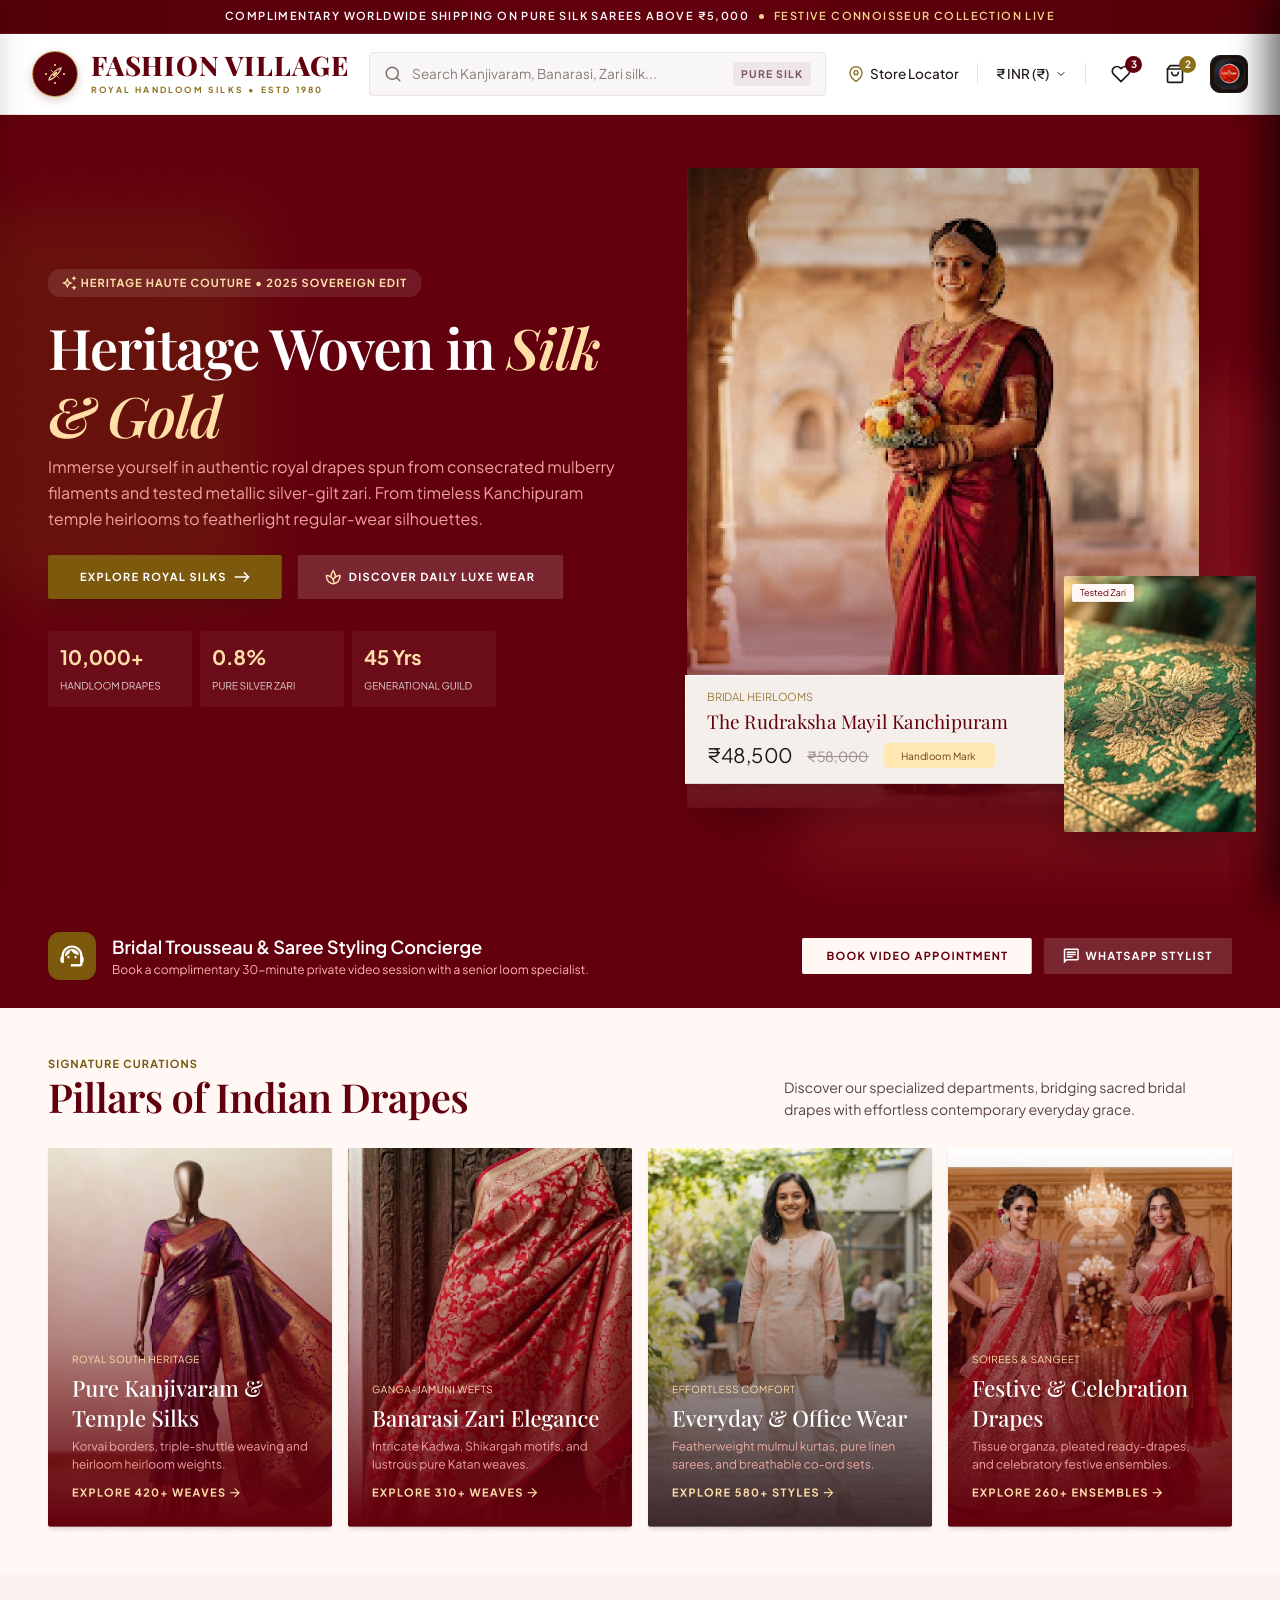
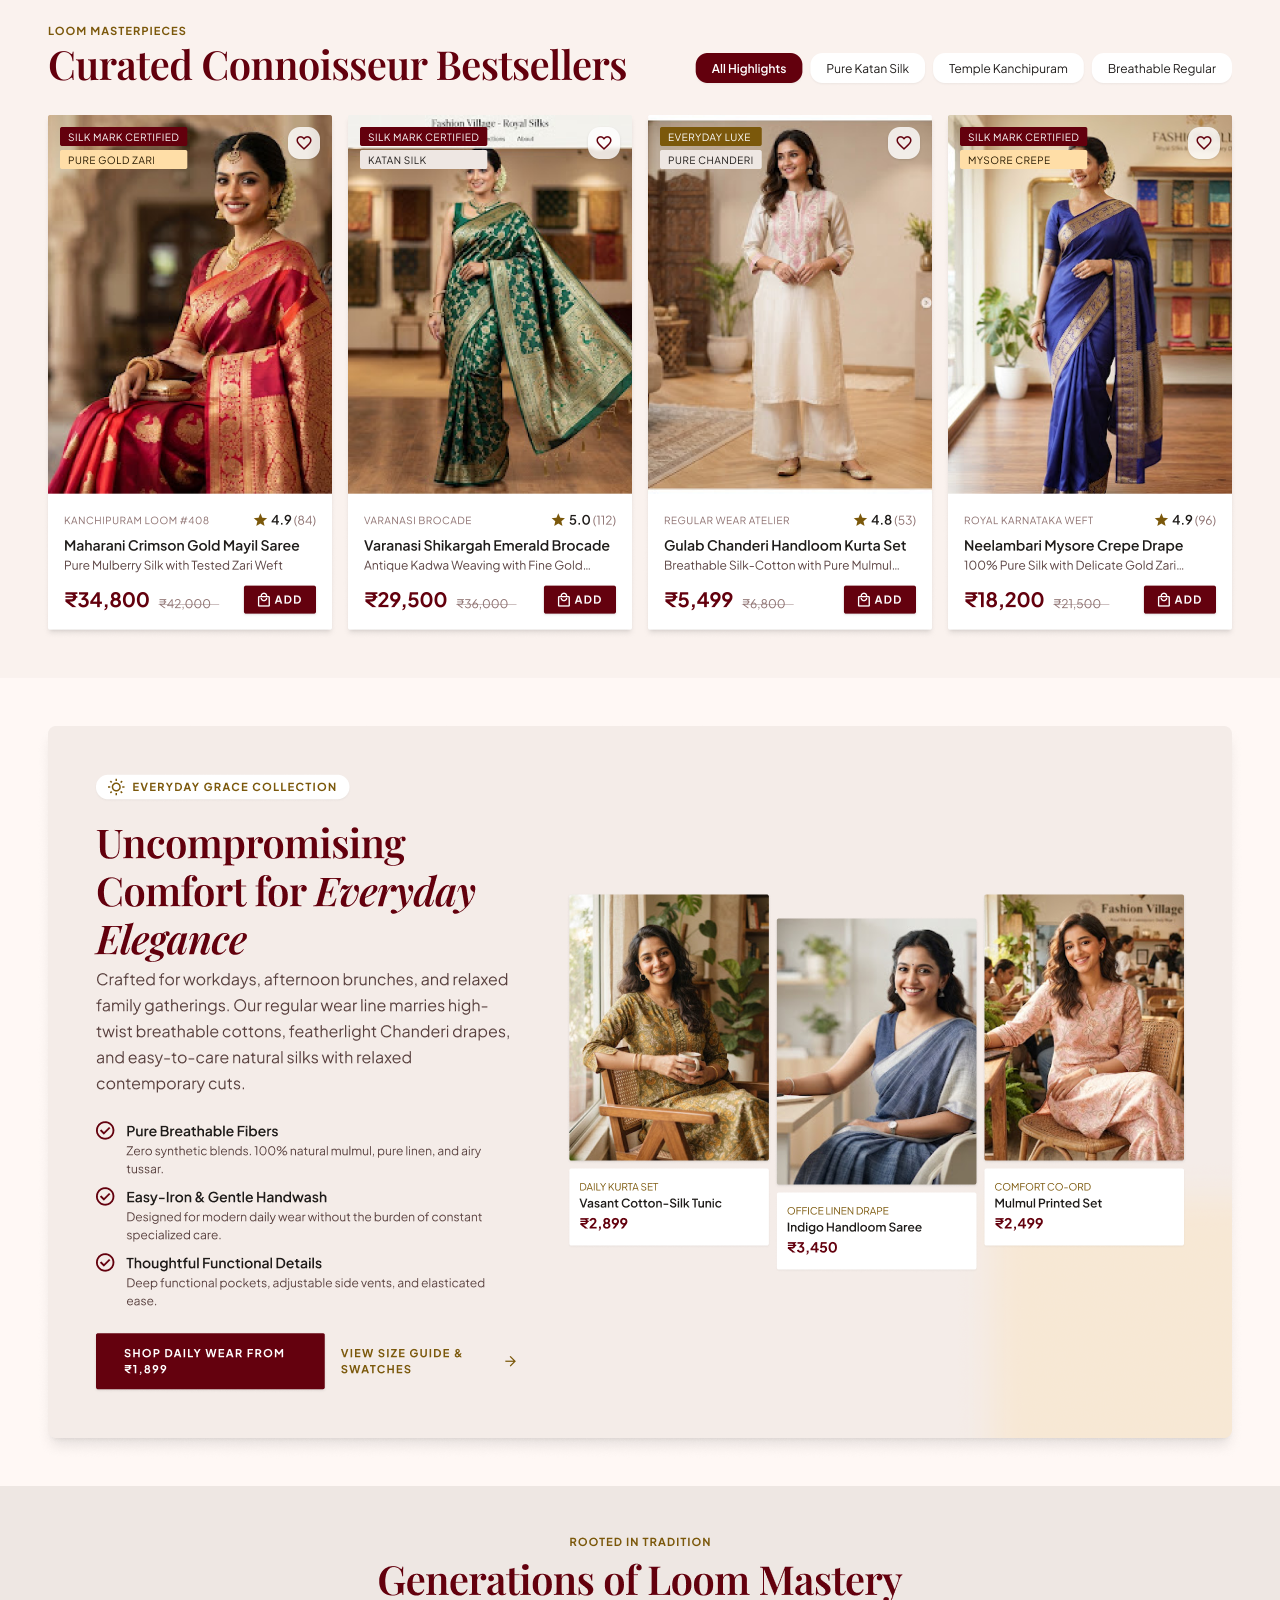
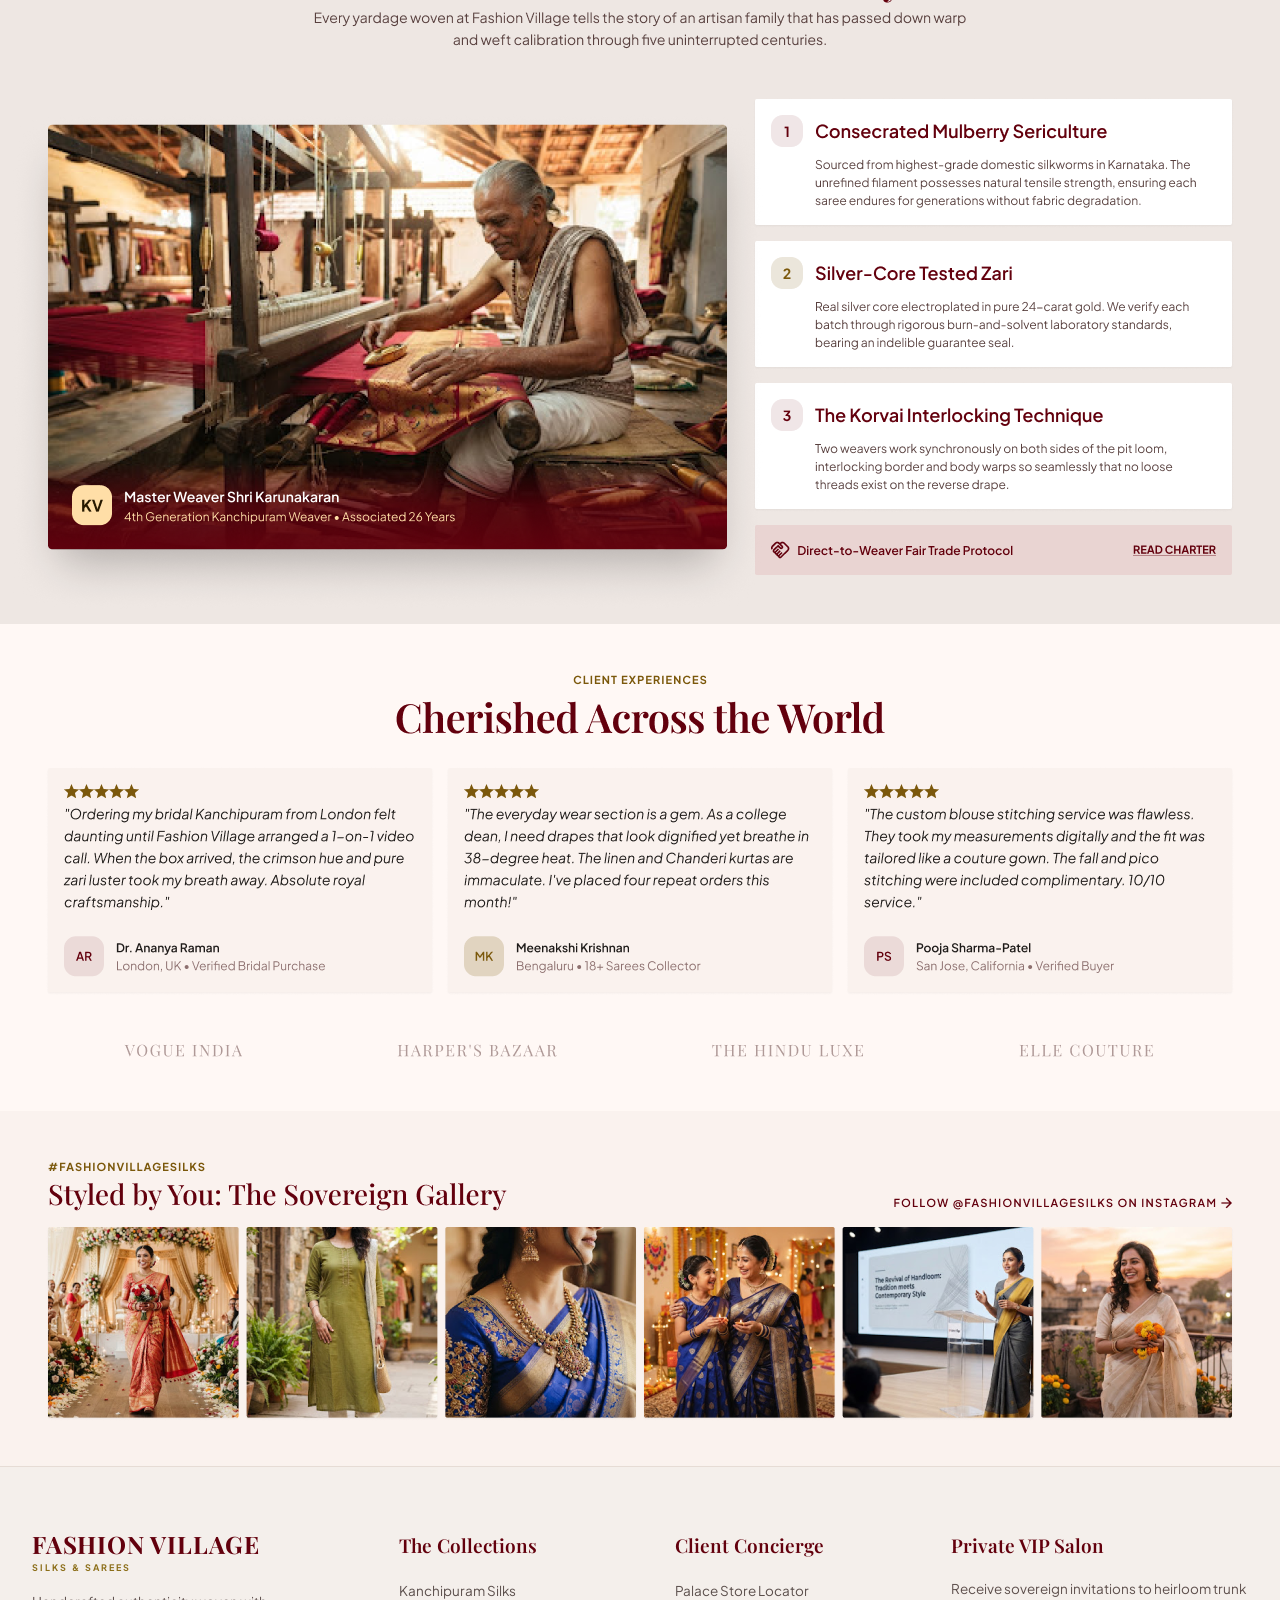
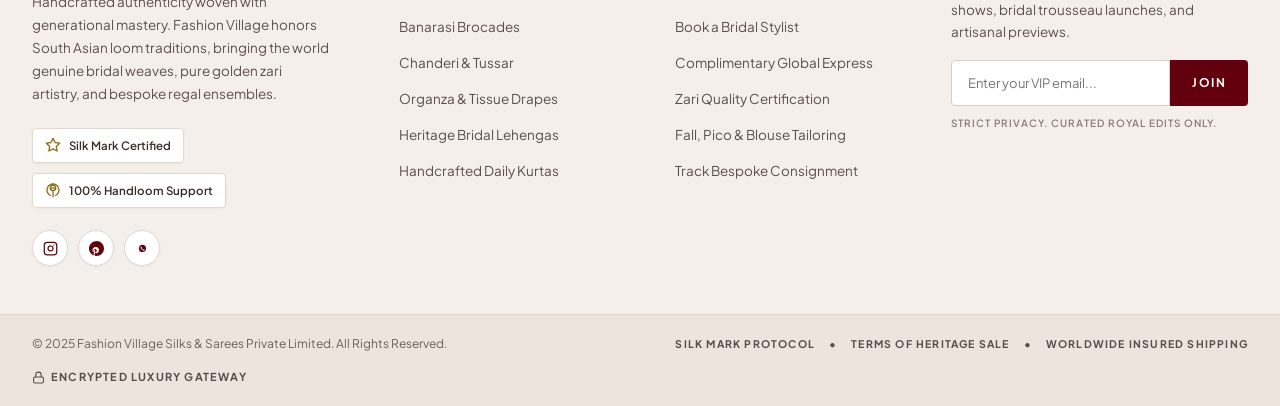
==== commit 3f1c3823: "feat: enhance royal handloom logo branding, eliminate mobile chaos and polish responsive layouts" ====
--- a/index.html
+++ b/index.html
@@ -41,10 +41,27 @@
         </svg>
       </button>
 
-      <!-- Brand Logo (Complete & Sharp Vector Text) -->
+      <!-- Brand Logo (Royal Handloom Crest & Grand Typography) -->
       <a href="index.html" class="brand-logo" aria-label="Fashion Village Home">
-        <span class="brand-name">FASHION VILLAGE</span>
-        <span class="brand-sub">SILKS &amp; SAREES &bull; HERITAGE WEAVES</span>
+        <div class="brand-crest">
+          <svg width="24" height="24" viewBox="0 0 32 32" fill="none" aria-hidden="true">
+            <g transform="rotate(-45 16 16)">
+              <path d="M4 16 C9 12, 23 12, 28 16 C23 20, 9 20, 4 16 Z" fill="#E8B86D" stroke="#FFFFFF" stroke-width="0.8"/>
+              <path d="M7 16 C11 13.5, 21 13.5, 25 16 C21 18.5, 11 18.5, 7 16 Z" fill="#63000D"/>
+              <rect x="12" y="14.5" width="8" height="3" rx="1.5" fill="#F4D58E"/>
+              <line x1="16" y1="12" x2="16" y2="8" stroke="#F4D58E" stroke-width="1"/>
+              <line x1="16" y1="20" x2="16" y2="24" stroke="#F4D58E" stroke-width="1"/>
+            </g>
+            <circle cx="16" cy="4" r="1.4" fill="#F4D58E"/>
+            <circle cx="16" cy="28" r="1.4" fill="#F4D58E"/>
+            <circle cx="4" cy="16" r="1.4" fill="#F4D58E"/>
+            <circle cx="28" cy="16" r="1.4" fill="#F4D58E"/>
+          </svg>
+        </div>
+        <div class="brand-text">
+          <span class="brand-name">FASHION VILLAGE</span>
+          <span class="brand-sub">ROYAL HANDLOOM SILKS &bull; ESTD 1980</span>
+        </div>
       </a>
 
       <!-- Real Live Interactive Search Box -->
@@ -169,7 +186,7 @@
        2. Section 1: Editorial Hero Section (assets/hero_trimmed.png)
        ========================================================================= -->
   <section class="section-bleed bleed-hero" id="hero" aria-labelledby="hero-title">
-    <div class="section-frame">
+    <div class="section-frame desktop-only">
       <img src="assets/hero_trimmed.png" alt="Heritage Woven in Silk &amp; Gold - 2025 Sovereign Edit">
 
       <!-- Badge Hotspot -->
@@ -211,13 +228,71 @@
       </div>
 
     </div>
-</section>
+
+    <!-- Mobile Dedicated Luxury Hero -->
+    <div class="mobile-only mobile-hero-wrapper">
+      <div class="mobile-hero-img-box">
+        <img src="assets/mobile/bride_clean_hero.png" alt="Heritage Royal Silk Saree - 2025 Sovereign Edit">
+        <div class="mobile-hero-gradient-overlay"></div>
+        <div class="mobile-hero-badge-pill">2025 SOVEREIGN EDIT</div>
+      </div>
+      
+      <div class="mobile-hero-body">
+        <span class="mobile-sub-tag">CONSECRATED MULBERRY &bull; TESTED ZARI</span>
+        <h1 class="mobile-hero-title">Heritage Woven in Silk &amp; Gold</h1>
+        <p class="mobile-hero-desc">
+          Immerse yourself in authentic royal drapes spun from certified pure filaments and 100% lab-tested silver-gilt metallic zari.
+        </p>
+
+        <div class="mobile-hero-cta-grid">
+          <a href="#categories" class="mobile-btn-primary">EXPLORE ROYAL SILKS &rarr;</a>
+          <a href="concierge.html" class="mobile-btn-secondary">VIDEO CONCIERGE</a>
+        </div>
+
+        <!-- Stat Badges Row -->
+        <div class="mobile-stats-row">
+          <div class="mobile-stat-card">
+            <div class="mobile-stat-num">10,000+</div>
+            <div class="mobile-stat-lbl">Handloom Drapes</div>
+          </div>
+          <div class="mobile-stat-card">
+            <div class="mobile-stat-num">0.8%</div>
+            <div class="mobile-stat-lbl">Tested Silver Zari</div>
+          </div>
+          <div class="mobile-stat-card">
+            <div class="mobile-stat-num">45 Yrs</div>
+            <div class="mobile-stat-lbl">Master Loom Guild</div>
+          </div>
+        </div>
+
+        <!-- Featured Bridal Saree Quick Card -->
+        <div class="mobile-featured-card" onclick="openProductQuickView('The Rudraksha Mayil Kanchipuram', 48500, 'Hand-spun on a traditional triple-shuttle Korvai pit-loom. Sacred Rudraksha motifs and twin Mayil medallions along the authentic Ganga-Jamuni border.')">
+          <div class="mobile-featured-thumb">
+            <img src="assets/hero_swatch_clean.png" alt="The Rudraksha Mayil Swatch">
+          </div>
+          <div class="mobile-featured-info">
+            <span class="mobile-featured-tag">FEATURED BRIDAL HEIRLOOM</span>
+            <div class="mobile-featured-name">The Rudraksha Mayil Kanchipuram</div>
+            <div class="mobile-featured-price-row">
+              <span class="mobile-price" data-inr-price="48500">&#8377;48,500</span>
+              <span class="mobile-strike" data-inr-price="58000">&#8377;58,000</span>
+              <span class="mobile-pill">Handloom Mark</span>
+            </div>
+          </div>
+          <svg class="mobile-card-chevron" width="18" height="18" viewBox="0 0 24 24" fill="none" stroke="currentColor" stroke-width="2" stroke-linecap="round" stroke-linejoin="round">
+            <polyline points="9 18 15 12 9 6"></polyline>
+          </svg>
+        </div>
+
+      </div>
+    </div>
+  </section>
 
   <!-- =========================================================================
        3. Interactive Concierge Banner (Section - Interactive Concierge Banner.png)
        ========================================================================= -->
   <section class="section-bleed bleed-concierge" id="concierge" aria-labelledby="concierge-title">
-    <div class="section-frame">
+    <div class="section-frame desktop-only">
       <img src="images/Section - Interactive Concierge Banner.png" alt="Bridal Trousseau &amp; Saree Styling Concierge">
 
       <!-- Left Concierge Info Hotspot -->
@@ -234,13 +309,43 @@
       </button>
 
     </div>
-</section>
+
+    <!-- Mobile Concierge Card -->
+    <div class="mobile-only mobile-concierge-wrapper">
+      <div class="mobile-concierge-card">
+        <span class="mobile-concierge-eyebrow">PRIVATE TROUSSEAU CONCIERGE</span>
+        <h2 class="mobile-concierge-title">Private 4K Video Styling Suite</h2>
+        <p class="mobile-concierge-desc">
+          Connect directly with our master loom curators in Kanchipuram and Varanasi. Private live 4K draping consultations arranged exclusively for your wedding and trousseau.
+        </p>
+
+        <div class="mobile-concierge-actions">
+          <button type="button" class="mobile-btn-gold trigger-appointment">
+            <svg width="16" height="16" viewBox="0 0 24 24" fill="none" stroke="currentColor" stroke-width="2" stroke-linecap="round" stroke-linejoin="round">
+              <rect x="3" y="4" width="18" height="18" rx="2" ry="2"></rect>
+              <line x1="16" y1="2" x2="16" y2="6"></line>
+              <line x1="8" y1="2" x2="8" y2="6"></line>
+              <line x1="3" y1="10" x2="21" y2="10"></line>
+            </svg>
+            <span>BOOK VIDEO APPOINTMENT</span>
+          </button>
+
+          <button type="button" class="mobile-btn-wa trigger-whatsapp">
+            <svg width="16" height="16" viewBox="0 0 24 24" fill="currentColor">
+              <path d="M12.031 6.172c-3.181 0-5.767 2.586-5.768 5.766-.001 1.298.38 2.27 1.019 3.287l-.582 2.128 2.182-.573c.978.58 1.911.928 3.145.929 3.178 0 5.767-2.587 5.768-5.766.001-3.187-2.575-5.771-5.764-5.771zm3.392 8.244c-.144.405-.837.774-1.17.824-.312.045-.698.077-2.008-.466-1.579-.654-2.597-2.261-2.677-2.367-.077-.105-.635-.847-.635-1.616 0-.769.404-1.148.547-1.306.144-.158.314-.198.418-.198.106 0 .211.002.304.006.098.005.23-.037.36.275.134.321.458 1.116.498 1.198.04.081.067.176.013.282-.053.107-.08.175-.16.269-.08.093-.169.208-.241.279-.08.079-.164.165-.07.327.093.162.417.689.896 1.115.616.549 1.135.719 1.298.8.162.081.258.07.354-.041.096-.111.411-.479.521-.643.111-.164.22-.137.37-.082.15.054.957.451 1.121.533.164.082.274.122.314.19.04.068.04.394-.104.799z"/>
+            </svg>
+            <span>WHATSAPP SENIOR STYLIST</span>
+          </button>
+        </div>
+      </div>
+    </div>
+  </section>
 
   <!-- =========================================================================
        4. Section 3: Category Showcase Grid (Section - 3. Category Showcase Grid.png)
        ========================================================================= -->
   <section class="section-bleed bleed-categories" id="categories" aria-labelledby="cat-heading">
-    <div class="section-frame">
+    <div class="section-frame desktop-only">
       <img src="images/Section - 3. Category Showcase Grid.png" alt="Pillars of Indian Drapes - Signature Curations Category Showcase">
 
       <!-- Card 1: Pure Kanjivaram & Temple Silks -->
@@ -264,13 +369,40 @@
       </a>
 
     </div>
-</section>
+
+    <!-- Mobile Category Grid -->
+    <div class="mobile-only mobile-section-padding">
+      <div class="mobile-section-header">
+        <span class="mobile-sec-eyebrow">SIGNATURE CURATIONS</span>
+        <h2 class="mobile-sec-title">Pillars of Indian Drapes</h2>
+        <div class="mobile-sec-divider"></div>
+      </div>
+
+      <div class="mobile-categories-grid">
+        <a href="kanjivaram.html" class="mobile-cat-card" title="Pure Kanjivaram &amp; Temple Silks">
+          <img src="assets/mobile/cat_kanjivaram.png" alt="Pure Kanjivaram &amp; Temple Silks">
+        </a>
+
+        <a href="banarasi.html" class="mobile-cat-card" title="Banarasi Zari Elegance">
+          <img src="assets/mobile/cat_banarasi.png" alt="Banarasi Zari Elegance">
+        </a>
+
+        <a href="everyday.html" class="mobile-cat-card" title="Everyday &amp; Office Wear">
+          <img src="assets/mobile/cat_everyday.png" alt="Everyday &amp; Office Wear">
+        </a>
+
+        <a href="kanjivaram.html" class="mobile-cat-card" title="Festive &amp; Celebration Drapes">
+          <img src="assets/mobile/cat_festive.png" alt="Festive &amp; Celebration Drapes">
+        </a>
+      </div>
+    </div>
+  </section>
 
   <!-- =========================================================================
        5. Section 4: Curated Bestsellers Section (4. Curated Bestsellers Section@2x.png)
        ========================================================================= -->
   <section class="section-bleed bleed-bestsellers" id="bestsellers" aria-labelledby="bestsellers-heading">
-    <div class="section-frame">
+    <div class="section-frame desktop-only">
       <img src="images/4. Curated Bestsellers Section@2x.png" alt="Curated Bestsellers - Handloom Masterpieces in High Demand">
 
       <!-- Bestseller Product 1 Hotspot -->
@@ -293,6 +425,85 @@
         <span class="hotspot-tooltip">Quick View: Arundhati Korvai (&#8377;64,000)</span>
       </div>
 
+    </div>
+  
+    <!-- Mobile Bestsellers Section -->
+    <div class="mobile-only mobile-section-padding">
+      <div class="mobile-section-header">
+        <span class="mobile-sec-eyebrow">HANDLOOM MASTERPIECES IN HIGH DEMAND</span>
+        <h2 class="mobile-sec-title">Curated Bestsellers</h2>
+        <div class="mobile-sec-divider"></div>
+      </div>
+
+      <div class="mobile-products-grid">
+        <div class="mobile-prod-card" onclick="openProductQuickView('Maharani Crimson Gold Mayil Saree', 34800, 'Pure Mulberry Silk with Tested Zari Weft • Kanchipuram Loom #408')">
+          <div class="mobile-prod-img-box">
+            <img src="assets/mobile/best_photo_1.png" alt="Maharani Crimson Gold Mayil Saree">
+            <span class="mobile-prod-badge">SILK MARK CERTIFIED</span>
+          </div>
+          <div class="mobile-prod-body">
+            <span class="mobile-prod-cat">KANCHIPURAM WEAVES</span>
+            <h3 class="mobile-prod-title">Maharani Crimson Gold Mayil Saree</h3>
+            <div class="mobile-prod-meta">Pure Mulberry Silk &bull; Tested Zari Weft</div>
+            <div class="mobile-prod-price-box">
+              <span class="mobile-prod-price" data-inr-price="34800">&#8377;34,800</span>
+              <span class="mobile-prod-strike" data-inr-price="42000">&#8377;42,000</span>
+            </div>
+            <button type="button" class="mobile-prod-cta">Quick View &rarr;</button>
+          </div>
+        </div>
+
+        <div class="mobile-prod-card" onclick="openProductQuickView('Varanasi Shikargah Emerald Brocade', 29500, 'Antique Kadwa Weaving with Fine Gold Weft • Consecrated Mulberry Silk')">
+          <div class="mobile-prod-img-box">
+            <img src="assets/mobile/best_photo_2.png" alt="Varanasi Shikargah Emerald Brocade">
+            <span class="mobile-prod-badge">PURE SILVER WEFT</span>
+          </div>
+          <div class="mobile-prod-body">
+            <span class="mobile-prod-cat">VARANASI BROCADE</span>
+            <h3 class="mobile-prod-title">Varanasi Shikargah Emerald Brocade</h3>
+            <div class="mobile-prod-meta">Antique Kadwa &bull; Fine Gold Weft</div>
+            <div class="mobile-prod-price-box">
+              <span class="mobile-prod-price" data-inr-price="29500">&#8377;29,500</span>
+              <span class="mobile-prod-strike" data-inr-price="36000">&#8377;36,000</span>
+            </div>
+            <button type="button" class="mobile-prod-cta">Quick View &rarr;</button>
+          </div>
+        </div>
+
+        <div class="mobile-prod-card" onclick="openProductQuickView('Gulab Chanderi Handloom Kurta Set', 5499, 'Breathable Silk-Cotton with Pure Mulmul Lining • Regular Wear Atelier')">
+          <div class="mobile-prod-img-box">
+            <img src="assets/mobile/best_photo_3.png" alt="Gulab Chanderi Handloom Kurta Set">
+            <span class="mobile-prod-badge">PURE CHANDERI</span>
+          </div>
+          <div class="mobile-prod-body">
+            <span class="mobile-prod-cat">REGULAR WEAR ATELIER</span>
+            <h3 class="mobile-prod-title">Gulab Chanderi Handloom Kurta Set</h3>
+            <div class="mobile-prod-meta">Breathable Silk-Cotton with Mulmul</div>
+            <div class="mobile-prod-price-box">
+              <span class="mobile-prod-price" data-inr-price="5499">&#8377;5,499</span>
+              <span class="mobile-prod-strike" data-inr-price="6800">&#8377;6,800</span>
+            </div>
+            <button type="button" class="mobile-prod-cta">Quick View &rarr;</button>
+          </div>
+        </div>
+
+        <div class="mobile-prod-card" onclick="openProductQuickView('Neelambari Mysore Crepe Drape', 18200, '100% Pure Silk with Delicate Gold Zari Border • Royal Karnataka Weft')">
+          <div class="mobile-prod-img-box">
+            <img src="assets/mobile/best_photo_4.png" alt="Neelambari Mysore Crepe Drape">
+            <span class="mobile-prod-badge">KORVAI PIT LOOM</span>
+          </div>
+          <div class="mobile-prod-body">
+            <span class="mobile-prod-cat">ROYAL KARNATAKA WEFT</span>
+            <h3 class="mobile-prod-title">Neelambari Mysore Crepe Drape</h3>
+            <div class="mobile-prod-meta">100% Pure Silk &bull; Delicate Gold Zari</div>
+            <div class="mobile-prod-price-box">
+              <span class="mobile-prod-price" data-inr-price="18200">&#8377;18,200</span>
+              <span class="mobile-prod-strike" data-inr-price="21500">&#8377;21,500</span>
+            </div>
+            <button type="button" class="mobile-prod-cta">Quick View &rarr;</button>
+          </div>
+        </div>
+      </div>
     </div>
   </section>
 
@@ -300,7 +511,7 @@
        6. Section 5: 'Everyday Grace' Regular Wear Spotlight
        ========================================================================= -->
   <section class="section-bleed bleed-everyday" id="everyday-grace" aria-labelledby="everyday-heading">
-    <div class="section-frame">
+    <div class="section-frame desktop-only">
       <img src="images/Section - 5. 'Everyday Grace - Regular Wear Spotlight.png" alt="Everyday Grace - Regular Wear Handloom Spotlight">
 
       <a href="everyday.html" class="hotspot" style="left: 3.75%; top: 82%; width: 20%; height: 8%;" title="Shop Everyday Grace Wardrobe">
@@ -310,6 +521,33 @@
       <a href="everyday.html" class="hotspot hotspot-product" style="left: 3.75%; top: 22%; width: 44%; height: 55%;" title="Mulmul Cotton &amp; Breathable Linen"></a>
       <a href="everyday.html" class="hotspot hotspot-product" style="left: 52%; top: 22%; width: 44%; height: 55%;" title="Office Luxe Silk-Linen Co-ords"></a>
 
+    </div>
+  
+    <!-- Mobile Everyday Grace Spotlight -->
+    <div class="mobile-only mobile-section-padding">
+      <div class="mobile-section-header">
+        <span class="mobile-sec-eyebrow">BREATHABLE EVERYDAY LUXE</span>
+        <h2 class="mobile-sec-title">Everyday Grace Spotlight</h2>
+        <div class="mobile-sec-divider"></div>
+        <p class="mobile-sec-desc">
+          Featherweight mulmul kurtas, breathable pure linen sarees, and relaxed handloom co-ord sets tailored for boardrooms and serene weekends.
+        </p>
+      </div>
+
+      <div class="mobile-everyday-cards">
+        <div class="mobile-everyday-banner">
+          <img src="assets/mobile/everyday_1.png" alt="Mulmul Cotton &amp; Breathable Linen">
+          <div class="mobile-banner-caption">Mulmul Cotton &amp; Breathable Linen</div>
+        </div>
+        <div class="mobile-everyday-banner">
+          <img src="assets/mobile/everyday_2.png" alt="Office Luxe Silk-Linen Co-ords">
+          <div class="mobile-banner-caption">Office Luxe Silk-Linen Co-ords</div>
+        </div>
+      </div>
+
+      <a href="everyday.html" class="mobile-btn-primary" style="display:block; text-align:center; margin-top:20px;">
+        SHOP EVERYDAY GRACE EDIT &rarr;
+      </a>
     </div>
   </section>
 
@@ -317,7 +555,7 @@
        7. Section 6: The Craftsmanship &amp; Weaver Story
        ========================================================================= -->
   <section class="section-bleed bleed-craft" id="craftsmanship" aria-labelledby="craft-heading">
-    <div class="section-frame">
+    <div class="section-frame desktop-only">
       <img src="images/Section - 6. The Craftsmanship & Weaver Story.png" alt="The Craftsmanship &amp; Weaver Story - Preserving Generational Heritage">
 
       <button type="button" class="hotspot" style="left: 3.75%; top: 76%; width: 22%; height: 9%;" onclick="openVideoLoomModal()" title="Watch the Master Weaver Guild Documentary">
@@ -328,6 +566,31 @@
         <span class="hotspot-tooltip">Read Weaver Guild Archives &rarr;</span>
       </a>
 
+    </div>
+  
+    <!-- Mobile Craftsmanship Story -->
+    <div class="mobile-only mobile-section-padding">
+      <div class="mobile-craft-card">
+        <div class="mobile-craft-img">
+          <img src="assets/mobile/weaver.png" alt="Master Artisan on Handloom Pit Loom">
+        </div>
+        <div class="mobile-craft-body">
+          <span class="mobile-sec-eyebrow" style="color:var(--color-gold-deep);">THE WEAVER STORY</span>
+          <h2 class="mobile-sec-title">Preserving Generational Heritage</h2>
+          <p class="mobile-sec-desc">
+            Every drape at Fashion Village is handwoven by master artisan families across 45 years of generational guild mastery, safeguarding authentic South Asian loom traditions.
+          </p>
+
+          <div class="mobile-craft-btns">
+            <button type="button" class="mobile-btn-primary" onclick="openVideoLoomModal()" style="width:100%; text-align:center;">
+              WATCH MASTER LOOM FILM (4 MIN)
+            </button>
+            <a href="story.html" class="mobile-btn-secondary" style="display:block; text-align:center; width:100%;">
+              READ WEAVER GUILD ARCHIVES &rarr;
+            </a>
+          </div>
+        </div>
+      </div>
     </div>
   </section>
 
@@ -335,10 +598,62 @@
        8. Section 7: Customer Testimonials &amp; Press Quotes
        ========================================================================= -->
   <section class="section-bleed bleed-testimonials" id="testimonials" aria-labelledby="testimonials-heading">
-    <div class="section-frame">
+    <div class="section-frame desktop-only">
       <img src="images/Section - 7. Customer Testimonials & Press Quotes.png" alt="Customer Testimonials &amp; Vogue, Elle, Architectural Digest Press Quotes">
 
       <div class="hotspot" style="left: 3.75%; top: 30%; width: 92.5%; height: 55%;" onclick="showToast('Verified Brides &amp; Heirloom Collectors across 34 countries.')" title="Customer Reviews"></div>
+    </div>
+  
+    <!-- Mobile Testimonials & Press Quotes -->
+    <div class="mobile-only mobile-section-padding">
+      <div class="mobile-section-header">
+        <span class="mobile-sec-eyebrow">CLIENT VERIFIED &bull; PRESS RECOGNITION</span>
+        <h2 class="mobile-sec-title">Cherished Across the World</h2>
+        <div class="mobile-sec-divider"></div>
+      </div>
+
+      <!-- Featured Press Review Box -->
+      <div class="mobile-press-quote-box">
+        <div class="mobile-quote-mark">&ldquo;</div>
+        <p class="mobile-quote-text">
+          Fashion Village sets the gold benchmark for tested zari transparency and authentic pit loom weaves.
+        </p>
+        <div class="mobile-quote-author">— Architectural Digest Luxury Review</div>
+      </div>
+
+      <!-- 2 Verified Bride Reviews -->
+      <div class="mobile-reviews-stack">
+        <div class="mobile-review-card">
+          <div class="mobile-review-stars">&#9733;&#9733;&#9733;&#9733;&#9733;</div>
+          <p class="mobile-review-p">
+            &ldquo;Ordering my bridal Kanchipuram from London felt daunting until their video concierge consultation. The crimson Mayil exceeded every expectation.&rdquo;
+          </p>
+          <div class="mobile-reviewer-info">
+            <strong>Dr. Radhika Mehra</strong> &bull; London (UK)
+          </div>
+        </div>
+
+        <div class="mobile-review-card">
+          <div class="mobile-review-stars">&#9733;&#9733;&#9733;&#9733;&#9733;</div>
+          <p class="mobile-review-p">
+            &ldquo;The Banarasi Katan Shikargah is a masterpiece. Heirloom quality that will be passed down through generations.&rdquo;
+          </p>
+          <div class="mobile-reviewer-info">
+            <strong>Meenakshi Krishnan</strong> &bull; Bengaluru
+          </div>
+        </div>
+      </div>
+
+      <!-- Press Strip -->
+      <div class="mobile-press-strip">
+        <span>VOGUE INDIA</span>
+        <span>&bull;</span>
+        <span>HARPER'S BAZAAR</span>
+        <span>&bull;</span>
+        <span>THE BESPOKE LUXE</span>
+        <span>&bull;</span>
+        <span>ELLE COUTURE</span>
+      </div>
     </div>
   </section>
 
@@ -346,7 +661,7 @@
        9. Section 8: Instagram Luxury Lookbook Feed Gallery
        ========================================================================= -->
   <section class="section-bleed bleed-instagram" id="lookbook" aria-labelledby="instagram-heading">
-    <div class="section-frame">
+    <div class="section-frame desktop-only">
       <img src="images/Section - 8. Instagram Luxury Lookbook Feed Gallery.png" alt="Instagram Luxury Lookbook Feed Gallery @FashionVillageSilks">
 
       <div class="hotspot" style="left: 3.75%; top: 22%; width: 17%; height: 70%;" onclick="showToast('Tagged: #FashionVillageBride wearing The Rudraksha Mayil')"></div>
@@ -355,6 +670,37 @@
       <div class="hotspot" style="left: 60%; top: 22%; width: 17%; height: 70%;" onclick="showToast('Tagged: Everyday Grace Mulmul Linen Series')"></div>
       <div class="hotspot" style="left: 78.75%; top: 22%; width: 17%; height: 70%;" onclick="showToast('Follow @FashionVillageSilks on Instagram')"></div>
 
+    </div>
+  
+    <!-- Mobile Lookbook Gallery -->
+    <div class="mobile-only mobile-section-padding">
+      <div class="mobile-section-header">
+        <span class="mobile-sec-eyebrow">@FASHIONVILLAGESILKS ON INSTAGRAM</span>
+        <h2 class="mobile-sec-title">Styled by You: The Sovereign Gallery</h2>
+        <div class="mobile-sec-divider"></div>
+      </div>
+
+      <div class="mobile-gallery-grid">
+        <div class="mobile-gallery-item" onclick="showToast('Tagged: #FashionVillageBride wearing The Rudraksha Mayil')">
+          <img src="assets/mobile/insta_1.png" alt="Fashion Village Bride">
+        </div>
+        <div class="mobile-gallery-item" onclick="showToast('Tagged: Reception drapes in Varanasi Gold Organza')">
+          <img src="assets/mobile/insta_2.png" alt="Varanasi Gold Organza">
+        </div>
+        <div class="mobile-gallery-item" onclick="showToast('Tagged: Connoisseur Tested Zari Heirloom Pallu')">
+          <img src="assets/mobile/insta_3.png" alt="Tested Zari Heirloom Pallu">
+        </div>
+        <div class="mobile-gallery-item" onclick="showToast('Tagged: Everyday Grace Mulmul Linen Series')">
+          <img src="assets/mobile/insta_4.png" alt="Mulmul Linen Series">
+        </div>
+        <div class="mobile-gallery-item" onclick="showToast('Follow @FashionVillageSilks on Instagram')">
+          <img src="assets/mobile/insta_5.png" alt="Fashion Village Lookbook">
+        </div>
+      </div>
+
+      <button type="button" class="mobile-btn-primary" onclick="showToast('Follow @FashionVillageSilks on Instagram')" style="display:block; width:100%; text-align:center; margin-top:16px;">
+        FOLLOW ON INSTAGRAM &rarr;
+      </button>
     </div>
   </section>
 
--- a/css/style.css
+++ b/css/style.css
@@ -135,20 +135,45 @@
   gap: 20px;
 }
 
-/* Brand Logo (Unclipped & Crisp) */
+/* Brand Logo (Royal Handloom Crest & Grand Typography) */
 .brand-logo {
   display: flex;
-  flex-direction: column;
+  align-items: center;
+  gap: 13px;
   text-decoration: none !important;
   flex-shrink: 0;
 }
 
+.brand-crest {
+  width: 46px;
+  height: 46px;
+  background: linear-gradient(135deg, #63000D 0%, #460009 100%);
+  border: 1.5px solid var(--color-gold);
+  border-radius: 50%;
+  display: flex;
+  align-items: center;
+  justify-content: center;
+  box-shadow: 0 3px 10px rgba(99, 0, 13, 0.22);
+  flex-shrink: 0;
+  transition: transform 0.25s ease, box-shadow 0.25s ease;
+}
+
+.brand-logo:hover .brand-crest {
+  transform: scale(1.06) rotate(4deg);
+  box-shadow: 0 4px 14px rgba(197, 154, 69, 0.35);
+}
+
+.brand-text {
+  display: flex;
+  flex-direction: column;
+}
+
 .brand-name {
   font-family: var(--font-serif);
-  font-size: 24px;
-  font-weight: 700;
+  font-size: 27px;
+  font-weight: 800;
   color: var(--color-maroon);
-  letter-spacing: 0.6px;
+  letter-spacing: 0.8px;
   line-height: 1.05;
 }
 
@@ -1333,35 +1358,76 @@
     padding: 6px 12px;
   }
 
+  /* Top Announcement Bar Mobile */
+  .top-announcement-bar {
+    height: 30px;
+    padding: 0 10px;
+  }
+
   .announcement-text {
     font-size: 9.5px;
-    letter-spacing: 0.5px;
-    white-space: normal;
-    text-align: center;
-    line-height: 1.35;
-  }
-
-  .announcement-text .dot {
+    letter-spacing: 0.8px;
+    white-space: nowrap;
+    overflow: hidden;
+    text-overflow: ellipsis;
+  }
+
+  .announcement-text .dot,
+  .announcement-text span:last-child {
     display: none;
   }
 
-  /* Sticky Header */
+  /* Sticky Header Mobile */
+  .site-header {
+    background-color: #FFFFFF;
+  }
+
   .header-container {
-    height: 58px;
+    height: 72px;
     padding: 0 12px;
     gap: 8px;
+    justify-content: space-between;
+  }
+
+  .brand-logo {
+    display: flex;
+    align-items: center;
+    gap: 9px;
+    margin: 0;
+    flex: 1;
+    justify-content: center;
+    min-width: 0;
+  }
+
+  .brand-crest {
+    width: 36px;
+    height: 36px;
+    border: 1.2px solid var(--color-gold);
+    flex-shrink: 0;
+  }
+
+  .brand-crest svg {
+    width: 22px;
+    height: 22px;
+  }
+
+  .brand-text {
+    display: flex;
+    flex-direction: column;
   }
 
   .brand-name {
-    font-size: 17px;
-    letter-spacing: 0.5px;
-    line-height: 1;
+    font-size: 19px;
+    letter-spacing: 0.6px;
+    line-height: 1.05;
+    white-space: nowrap;
   }
 
   .brand-sub {
-    font-size: 6.5px;
-    letter-spacing: 1px;
+    font-size: 7px;
+    letter-spacing: 1.4px;
     margin-top: 2px;
+    white-space: nowrap;
   }
 
   .search-container {
@@ -1372,31 +1438,42 @@
     display: flex;
     align-items: center;
     justify-content: center;
-    width: 36px;
-    height: 36px;
+    width: 38px;
+    height: 38px;
+    color: var(--color-maroon);
     flex-shrink: 0;
   }
 
   #store-locator-btn,
   .header-v-divider,
   #currency-selector-btn,
-  .user-avatar-circle {
-    display: none;
+  .user-avatar-circle,
+  #wishlist-btn,
+  .header-nav-actions .nav-action-item {
+    display: none !important;
   }
 
   .mobile-search-toggle-btn {
     display: flex !important;
-    width: 34px;
-    height: 34px;
+    width: 36px;
+    height: 36px;
+  }
+
+  #cart-btn {
+    display: flex !important;
+    width: 36px;
+    height: 36px;
   }
 
   .icon-action-btn {
-    width: 34px;
-    height: 34px;
+    width: 36px;
+    height: 36px;
   }
 
   .header-nav-actions {
-    gap: 6px;
+    display: flex;
+    align-items: center;
+    gap: 4px;
     flex-shrink: 0;
   }
 
@@ -1483,3 +1560,710 @@
     width: 100%;
   }
 }
+
+
+/* --------------------------------------------------------------------------
+   11. Dedicated Mobile Luxury Layout System
+   -------------------------------------------------------------------------- */
+.mobile-only {
+  display: none !important;
+}
+
+.desktop-only {
+  display: block;
+}
+
+@media (max-width: 768px) {
+  .desktop-only {
+    display: none !important;
+  }
+  
+  .mobile-only {
+    display: block !important;
+    width: 100%;
+  }
+
+  /* Section Padding */
+  .mobile-section-padding {
+    padding: 38px 16px 34px;
+    width: 100%;
+    box-sizing: border-box;
+  }
+
+  /* Section Headers */
+  .mobile-section-header {
+    text-align: center;
+    margin-bottom: 22px;
+  }
+
+  .mobile-sec-eyebrow {
+    font-size: 9.5px;
+    font-weight: 700;
+    letter-spacing: 2.2px;
+    color: var(--color-gold-deep);
+    text-transform: uppercase;
+    display: block;
+    margin-bottom: 6px;
+  }
+
+  .mobile-sec-title {
+    font-family: 'Cormorant Garamond', 'Playfair Display', Georgia, serif;
+    font-size: 27px;
+    font-weight: 700;
+    color: var(--color-maroon);
+    line-height: 1.15;
+    margin: 0;
+  }
+
+  .mobile-sec-divider {
+    width: 44px;
+    height: 2px;
+    background: var(--color-gold);
+    margin: 10px auto 0;
+    border-radius: 2px;
+  }
+
+  .mobile-sec-desc {
+    font-size: 13px;
+    color: #61524F;
+    line-height: 1.6;
+    margin-top: 10px;
+    max-width: 460px;
+    margin-left: auto;
+    margin-right: auto;
+  }
+
+  /* Hero Section */
+  .mobile-hero-wrapper {
+    background-color: var(--color-maroon);
+    color: #FFFFFF;
+    width: 100%;
+    overflow: hidden;
+  }
+
+  .mobile-hero-img-box {
+    position: relative;
+    width: 100%;
+    max-height: 380px;
+    overflow: hidden;
+  }
+
+  .mobile-hero-img-box img {
+    width: 100%;
+    height: 100%;
+    object-fit: cover;
+    object-position: top center;
+  }
+
+  .mobile-hero-gradient-overlay {
+    position: absolute;
+    inset: 0;
+    background: linear-gradient(180deg, rgba(99,0,13,0.1) 0%, rgba(99,0,13,0.9) 88%, #63000D 100%);
+  }
+
+  .mobile-hero-badge-pill {
+    position: absolute;
+    top: 16px;
+    left: 16px;
+    background: rgba(30, 15, 15, 0.85);
+    border: 1px solid rgba(244, 213, 142, 0.4);
+    color: var(--color-gold-light);
+    font-size: 9.5px;
+    font-weight: 700;
+    letter-spacing: 1.6px;
+    padding: 5px 12px;
+    border-radius: 999px;
+    backdrop-filter: blur(4px);
+  }
+
+  .mobile-hero-body {
+    padding: 16px 20px 32px;
+    text-align: center;
+  }
+
+  .mobile-sub-tag {
+    font-size: 9.5px;
+    font-weight: 700;
+    letter-spacing: 2px;
+    color: var(--color-gold-light);
+    text-transform: uppercase;
+    display: block;
+    margin-bottom: 8px;
+  }
+
+  .mobile-hero-title {
+    font-family: 'Cormorant Garamond', 'Playfair Display', Georgia, serif;
+    font-size: 32px;
+    font-weight: 700;
+    color: #FFFFFF;
+    line-height: 1.15;
+    margin: 0 0 10px;
+  }
+
+  .mobile-hero-desc {
+    font-size: 13.5px;
+    color: #EBDAD8;
+    line-height: 1.6;
+    margin: 0 auto 20px;
+    max-width: 440px;
+  }
+
+  .mobile-hero-cta-grid {
+    display: flex;
+    flex-direction: column;
+    gap: 10px;
+    margin-bottom: 24px;
+  }
+
+  .mobile-btn-primary {
+    background: linear-gradient(135deg, #C59A45 0%, #E8B86D 50%, #C59A45 100%);
+    color: #201817;
+    font-size: 12px;
+    font-weight: 700;
+    letter-spacing: 1.5px;
+    padding: 14px 20px;
+    border-radius: 4px;
+    display: block;
+    text-align: center;
+    text-transform: uppercase;
+    box-shadow: 0 4px 15px rgba(0,0,0,0.25);
+    text-decoration: none !important;
+  }
+
+  .mobile-btn-secondary {
+    background: rgba(255, 255, 255, 0.08);
+    border: 1px solid rgba(255, 255, 255, 0.3);
+    color: #FFFFFF;
+    font-size: 12px;
+    font-weight: 700;
+    letter-spacing: 1.5px;
+    padding: 13px 20px;
+    border-radius: 4px;
+    display: block;
+    text-align: center;
+    text-transform: uppercase;
+    text-decoration: none !important;
+  }
+
+  .mobile-stats-row {
+    display: grid;
+    grid-template-columns: 1fr 1fr 1fr;
+    gap: 8px;
+    margin-bottom: 24px;
+    padding: 14px 10px;
+    background: rgba(0, 0, 0, 0.25);
+    border-radius: 6px;
+    border: 1px solid rgba(255, 255, 255, 0.08);
+  }
+
+  .mobile-stat-card {
+    text-align: center;
+  }
+
+  .mobile-stat-num {
+    font-family: 'Cormorant Garamond', 'Playfair Display', Georgia, serif;
+    font-size: 19px;
+    font-weight: 700;
+    color: var(--color-gold-light);
+    line-height: 1;
+  }
+
+  .mobile-stat-lbl {
+    font-size: 8.5px;
+    font-weight: 600;
+    letter-spacing: 0.8px;
+    color: #D1BEBA;
+    margin-top: 4px;
+    text-transform: uppercase;
+  }
+
+  /* Featured Saree Card in Hero */
+  .mobile-featured-card {
+    background: #FFFFFF;
+    border-radius: 8px;
+    padding: 12px 14px;
+    display: flex;
+    align-items: center;
+    gap: 14px;
+    text-align: left;
+    color: #201817;
+    cursor: pointer;
+    box-shadow: 0 8px 24px rgba(0,0,0,0.35);
+    transition: transform 0.2s ease;
+  }
+
+  .mobile-featured-thumb {
+    width: 60px;
+    height: 60px;
+    border-radius: 6px;
+    overflow: hidden;
+    flex-shrink: 0;
+    border: 1px solid #ECE3D9;
+  }
+
+  .mobile-featured-thumb img {
+    width: 100%;
+    height: 100%;
+    object-fit: cover;
+  }
+
+  .mobile-featured-info {
+    flex: 1;
+    min-width: 0;
+  }
+
+  .mobile-featured-tag {
+    font-size: 8.5px;
+    font-weight: 700;
+    letter-spacing: 1.2px;
+    color: var(--color-gold-deep);
+    text-transform: uppercase;
+    display: block;
+  }
+
+  .mobile-featured-name {
+    font-family: 'Cormorant Garamond', var(--font-serif);
+    font-size: 15px;
+    font-weight: 700;
+    color: var(--color-maroon);
+    margin: 2px 0 4px;
+    white-space: nowrap;
+    overflow: hidden;
+    text-overflow: ellipsis;
+  }
+
+  .mobile-featured-price-row {
+    display: flex;
+    align-items: baseline;
+    gap: 8px;
+  }
+
+  .mobile-price {
+    font-size: 15px;
+    font-weight: 700;
+    color: #201817;
+  }
+
+  .mobile-strike {
+    font-size: 12px;
+    color: #9E8F8B;
+    text-decoration: line-through;
+  }
+
+  .mobile-pill {
+    font-size: 9px;
+    background: #FEF3C7;
+    color: #92400E;
+    font-weight: 700;
+    padding: 1px 6px;
+    border-radius: 3px;
+  }
+
+  .mobile-card-chevron {
+    color: var(--color-maroon);
+    flex-shrink: 0;
+  }
+
+  /* Concierge Section */
+  .mobile-concierge-wrapper {
+    background-color: var(--color-maroon);
+    padding: 24px 16px;
+    border-top: 1px solid rgba(255, 255, 255, 0.1);
+    border-bottom: 1px solid rgba(255, 255, 255, 0.1);
+  }
+
+  .mobile-concierge-card {
+    background: #50000A;
+    border: 1px solid rgba(244, 213, 142, 0.3);
+    border-radius: 8px;
+    padding: 22px 18px;
+    text-align: center;
+  }
+
+  .mobile-concierge-eyebrow {
+    font-size: 9px;
+    font-weight: 700;
+    letter-spacing: 2px;
+    color: var(--color-gold-light);
+    text-transform: uppercase;
+  }
+
+  .mobile-concierge-title {
+    font-family: 'Cormorant Garamond', 'Playfair Display', Georgia, serif;
+    font-size: 23px;
+    font-weight: 700;
+    color: #FFFFFF;
+    margin: 6px 0 8px;
+  }
+
+  .mobile-concierge-desc {
+    font-size: 12.5px;
+    color: #EBDAD8;
+    line-height: 1.6;
+    margin-bottom: 18px;
+  }
+
+  .mobile-concierge-actions {
+    display: flex;
+    flex-direction: column;
+    gap: 10px;
+  }
+
+  .mobile-btn-gold {
+    background: linear-gradient(135deg, #C59A45 0%, #E8B86D 50%, #C59A45 100%);
+    color: #201817;
+    font-size: 11.5px;
+    font-weight: 700;
+    letter-spacing: 1.2px;
+    padding: 12px 16px;
+    border-radius: 4px;
+    display: flex;
+    align-items: center;
+    justify-content: center;
+    gap: 8px;
+    border: none;
+    cursor: pointer;
+    width: 100%;
+  }
+
+  .mobile-btn-wa {
+    background: #128C7E;
+    color: #FFFFFF;
+    font-size: 11.5px;
+    font-weight: 700;
+    letter-spacing: 1.2px;
+    padding: 12px 16px;
+    border-radius: 4px;
+    display: flex;
+    align-items: center;
+    justify-content: center;
+    gap: 8px;
+    border: none;
+    cursor: pointer;
+    width: 100%;
+  }
+
+  /* Categories Grid (2x2) */
+  .mobile-categories-grid {
+    display: grid;
+    grid-template-columns: 1fr 1fr;
+    gap: 12px;
+  }
+
+  .mobile-cat-card {
+    background: #52000A;
+    border-radius: 8px;
+    overflow: hidden;
+    box-shadow: 0 4px 14px rgba(0,0,0,0.08);
+    border: 1px solid #E5DBD1;
+    display: block;
+    aspect-ratio: 1 / 1.34;
+    text-decoration: none !important;
+    transition: transform 0.2s ease, box-shadow 0.2s ease;
+  }
+
+  .mobile-cat-card:hover,
+  .mobile-cat-card:active {
+    transform: translateY(-2px);
+    box-shadow: 0 6px 18px rgba(99, 0, 13, 0.18);
+  }
+
+  .mobile-cat-card img {
+    width: 100%;
+    height: 100%;
+    object-fit: cover;
+    display: block;
+  }
+
+  /* Bestsellers 2-Column Grid */
+  .mobile-products-grid {
+    display: grid;
+    grid-template-columns: 1fr 1fr;
+    gap: 12px;
+  }
+
+  .mobile-prod-card {
+    background: #FFFFFF;
+    border-radius: 8px;
+    overflow: hidden;
+    box-shadow: 0 4px 14px rgba(0,0,0,0.06);
+    border: 1px solid #EBE2D8;
+    display: flex;
+    flex-direction: column;
+    cursor: pointer;
+    transition: transform 0.2s ease, box-shadow 0.2s ease;
+  }
+
+  .mobile-prod-card:hover {
+    transform: translateY(-2px);
+    box-shadow: 0 6px 18px rgba(0,0,0,0.1);
+  }
+
+  .mobile-prod-img-box {
+    position: relative;
+    width: 100%;
+    aspect-ratio: 1 / 1.3;
+    overflow: hidden;
+    background: #FAF8F5;
+  }
+
+  .mobile-prod-img-box img {
+    width: 100%;
+    height: 100%;
+    object-fit: cover;
+  }
+
+  .mobile-prod-badge {
+    position: absolute;
+    top: 8px;
+    left: 8px;
+    background: rgba(30, 20, 20, 0.85);
+    color: var(--color-gold-light);
+    font-size: 8px;
+    font-weight: 700;
+    letter-spacing: 0.8px;
+    padding: 3px 7px;
+    border-radius: 999px;
+  }
+
+  .mobile-prod-body {
+    padding: 12px 10px 14px;
+    display: flex;
+    flex-direction: column;
+    flex: 1;
+  }
+
+  .mobile-prod-cat {
+    font-size: 8.5px;
+    font-weight: 700;
+    letter-spacing: 1px;
+    color: var(--color-gold-deep);
+    text-transform: uppercase;
+  }
+
+  .mobile-prod-title {
+    font-family: 'Cormorant Garamond', 'Playfair Display', Georgia, serif;
+    font-size: 14.5px;
+    font-weight: 700;
+    color: var(--color-maroon);
+    line-height: 1.25;
+    margin: 3px 0 4px;
+    min-height: 36px;
+  }
+
+  .mobile-prod-meta {
+    font-size: 10.5px;
+    color: #7E706D;
+    line-height: 1.35;
+    margin-bottom: 8px;
+  }
+
+  .mobile-prod-price-box {
+    display: flex;
+    align-items: baseline;
+    gap: 6px;
+    margin-top: auto;
+    padding-top: 8px;
+    border-top: 1px solid #F0EAE4;
+  }
+
+  .mobile-prod-price {
+    font-size: 14.5px;
+    font-weight: 700;
+    color: #201817;
+  }
+
+  .mobile-prod-strike {
+    font-size: 11px;
+    color: #999;
+    text-decoration: line-through;
+  }
+
+  .mobile-prod-cta {
+    margin-top: 8px;
+    width: 100%;
+    padding: 7px 0;
+    background: #FAF8F5;
+    border: 1px solid #E0D4C7;
+    border-radius: 4px;
+    font-size: 10.5px;
+    font-weight: 700;
+    color: var(--color-maroon);
+    letter-spacing: 0.8px;
+    text-transform: uppercase;
+    cursor: pointer;
+  }
+
+  /* Everyday Grace Feature */
+  .mobile-everyday-cards {
+    display: flex;
+    flex-direction: column;
+    gap: 14px;
+  }
+
+  .mobile-everyday-banner {
+    position: relative;
+    border-radius: 6px;
+    overflow: hidden;
+    box-shadow: 0 4px 14px rgba(0,0,0,0.06);
+  }
+
+  .mobile-banner-caption {
+    position: absolute;
+    bottom: 0;
+    left: 0;
+    right: 0;
+    padding: 10px 14px;
+    background: linear-gradient(180deg, transparent 0%, rgba(20,10,10,0.85) 100%);
+    color: #FFFFFF;
+    font-size: 12px;
+    font-weight: 600;
+    letter-spacing: 0.5px;
+  }
+
+  /* Craftsmanship Card */
+  .mobile-craft-card {
+    background: #FFFFFF;
+    border-radius: 8px;
+    overflow: hidden;
+    box-shadow: 0 6px 20px rgba(0,0,0,0.07);
+    border: 1px solid #E2D7CF;
+  }
+
+  .mobile-craft-img {
+    width: 100%;
+    max-height: 240px;
+    overflow: hidden;
+  }
+
+  .mobile-craft-img img {
+    width: 100%;
+    height: 100%;
+    object-fit: cover;
+  }
+
+  .mobile-craft-body {
+    padding: 20px 16px;
+    text-align: center;
+  }
+
+  .mobile-craft-btns {
+    display: flex;
+    flex-direction: column;
+    gap: 10px;
+    margin-top: 16px;
+  }
+
+  /* Testimonials */
+  .mobile-press-quote-box {
+    background: #FFFFFF;
+    border: 1px solid #E2D7CF;
+    border-left: 4px solid var(--color-gold);
+    border-radius: 6px;
+    padding: 18px 16px;
+    margin-bottom: 20px;
+    position: relative;
+    box-shadow: 0 4px 14px rgba(0,0,0,0.04);
+  }
+
+  .mobile-quote-mark {
+    font-family: 'Playfair Display', Georgia, serif;
+    font-size: 34px;
+    color: var(--color-gold);
+    line-height: 1;
+    margin-bottom: -10px;
+  }
+
+  .mobile-quote-text {
+    font-family: 'Playfair Display', Georgia, serif;
+    font-size: 15px;
+    font-style: italic;
+    color: #2F2423;
+    line-height: 1.55;
+    margin-bottom: 8px;
+  }
+
+  .mobile-quote-author {
+    font-size: 11px;
+    font-weight: 700;
+    letter-spacing: 0.8px;
+    color: var(--color-maroon);
+    text-transform: uppercase;
+  }
+
+  .mobile-reviews-stack {
+    display: flex;
+    flex-direction: column;
+    gap: 12px;
+    margin-bottom: 20px;
+  }
+
+  .mobile-review-card {
+    background: #FFFFFF;
+    border: 1px solid #ECE3D9;
+    border-radius: 6px;
+    padding: 14px 14px;
+    box-shadow: 0 2px 8px rgba(0,0,0,0.03);
+  }
+
+  .mobile-review-stars {
+    color: #C59A45;
+    font-size: 13px;
+    letter-spacing: 2px;
+    margin-bottom: 6px;
+  }
+
+  .mobile-review-p {
+    font-size: 12.5px;
+    color: #4A3C3A;
+    line-height: 1.55;
+    margin-bottom: 8px;
+    font-style: italic;
+  }
+
+  .mobile-reviewer-info {
+    font-size: 11px;
+    color: #7A6966;
+  }
+
+  .mobile-press-strip {
+    display: flex;
+    flex-wrap: wrap;
+    align-items: center;
+    justify-content: center;
+    gap: 8px 12px;
+    font-size: 9.5px;
+    font-weight: 700;
+    letter-spacing: 1.5px;
+    color: #8C7B77;
+    text-transform: uppercase;
+    padding-top: 14px;
+    border-top: 1px dashed #DDD2C7;
+  }
+
+  /* Instagram Gallery Grid */
+  .mobile-gallery-grid {
+    display: grid;
+    grid-template-columns: repeat(3, 1fr);
+    gap: 8px;
+  }
+
+  .mobile-gallery-item {
+    aspect-ratio: 1 / 1.15;
+    border-radius: 4px;
+    overflow: hidden;
+    box-shadow: 0 2px 6px rgba(0,0,0,0.08);
+    cursor: pointer;
+  }
+
+  .mobile-gallery-item:first-child {
+    grid-column: span 2;
+    aspect-ratio: 1.8 / 1;
+  }
+
+  .mobile-gallery-item img {
+    width: 100%;
+    height: 100%;
+    object-fit: cover;
+  }
+}
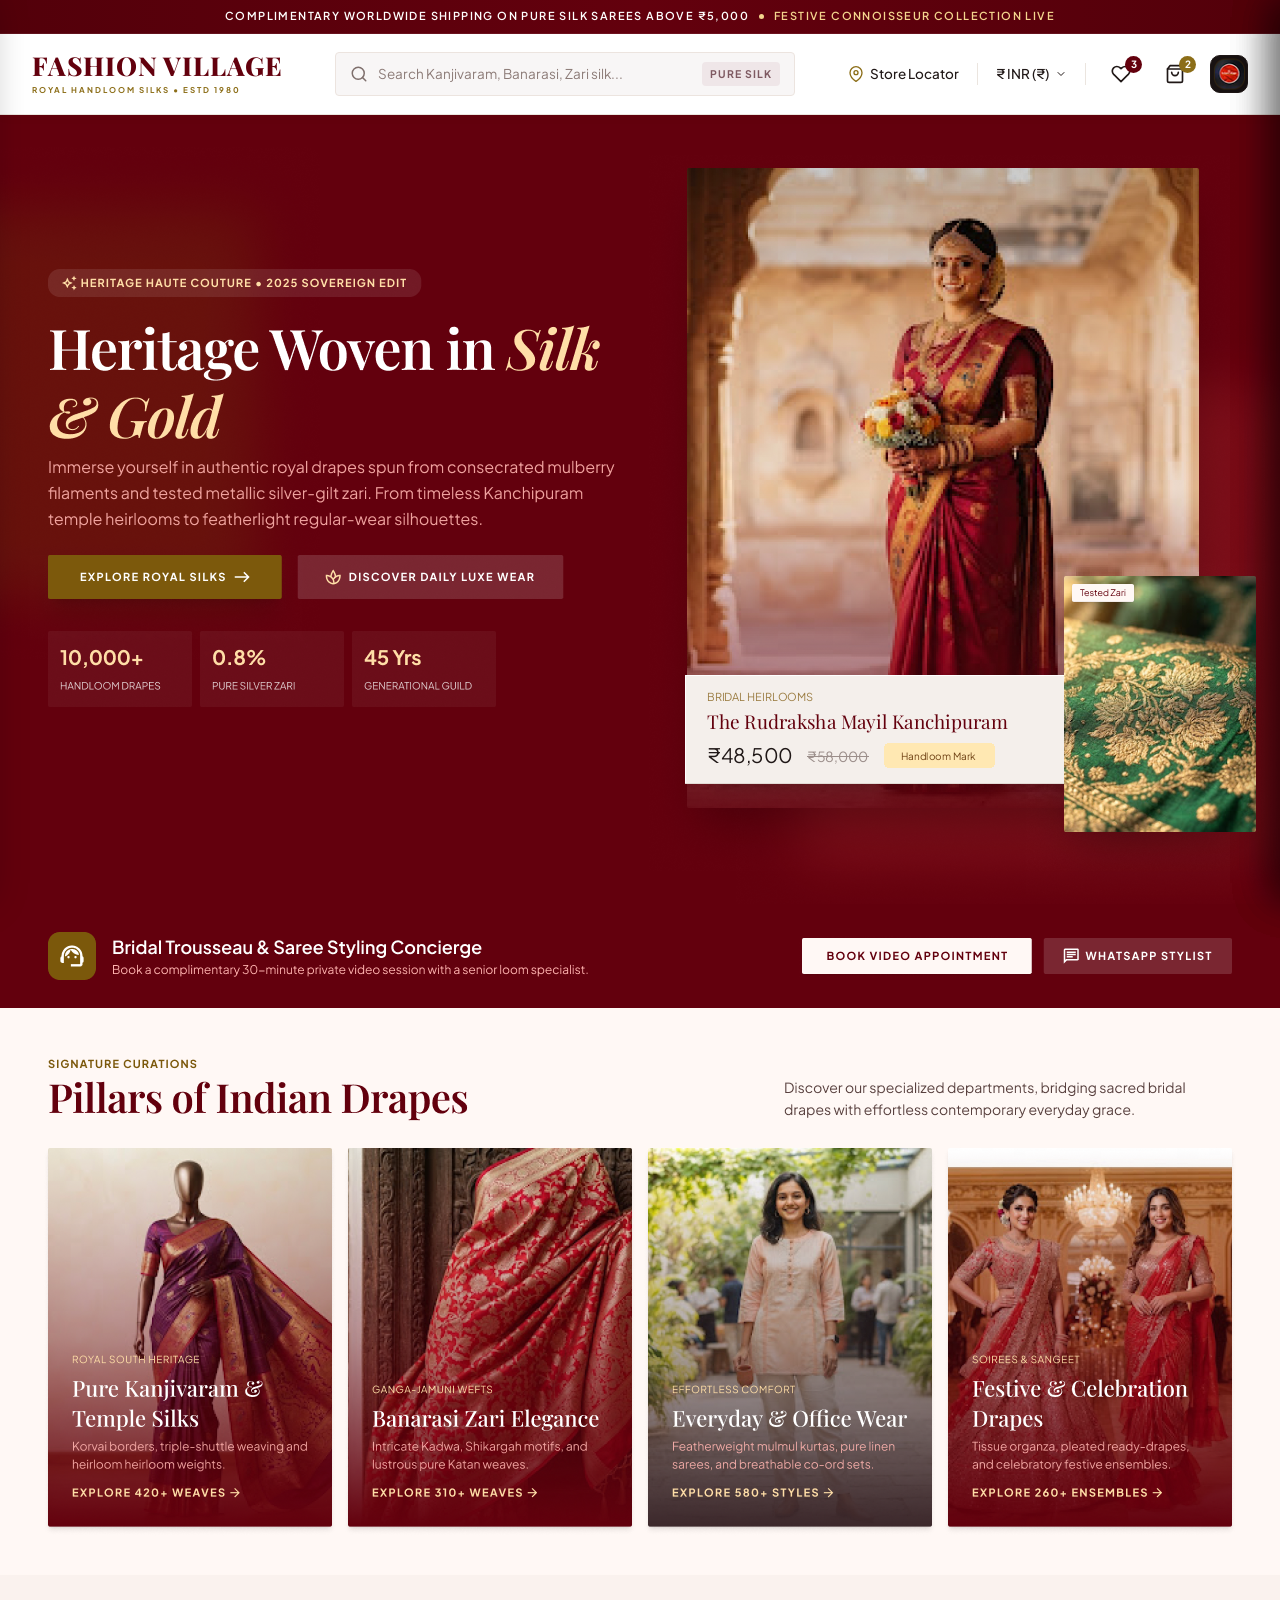
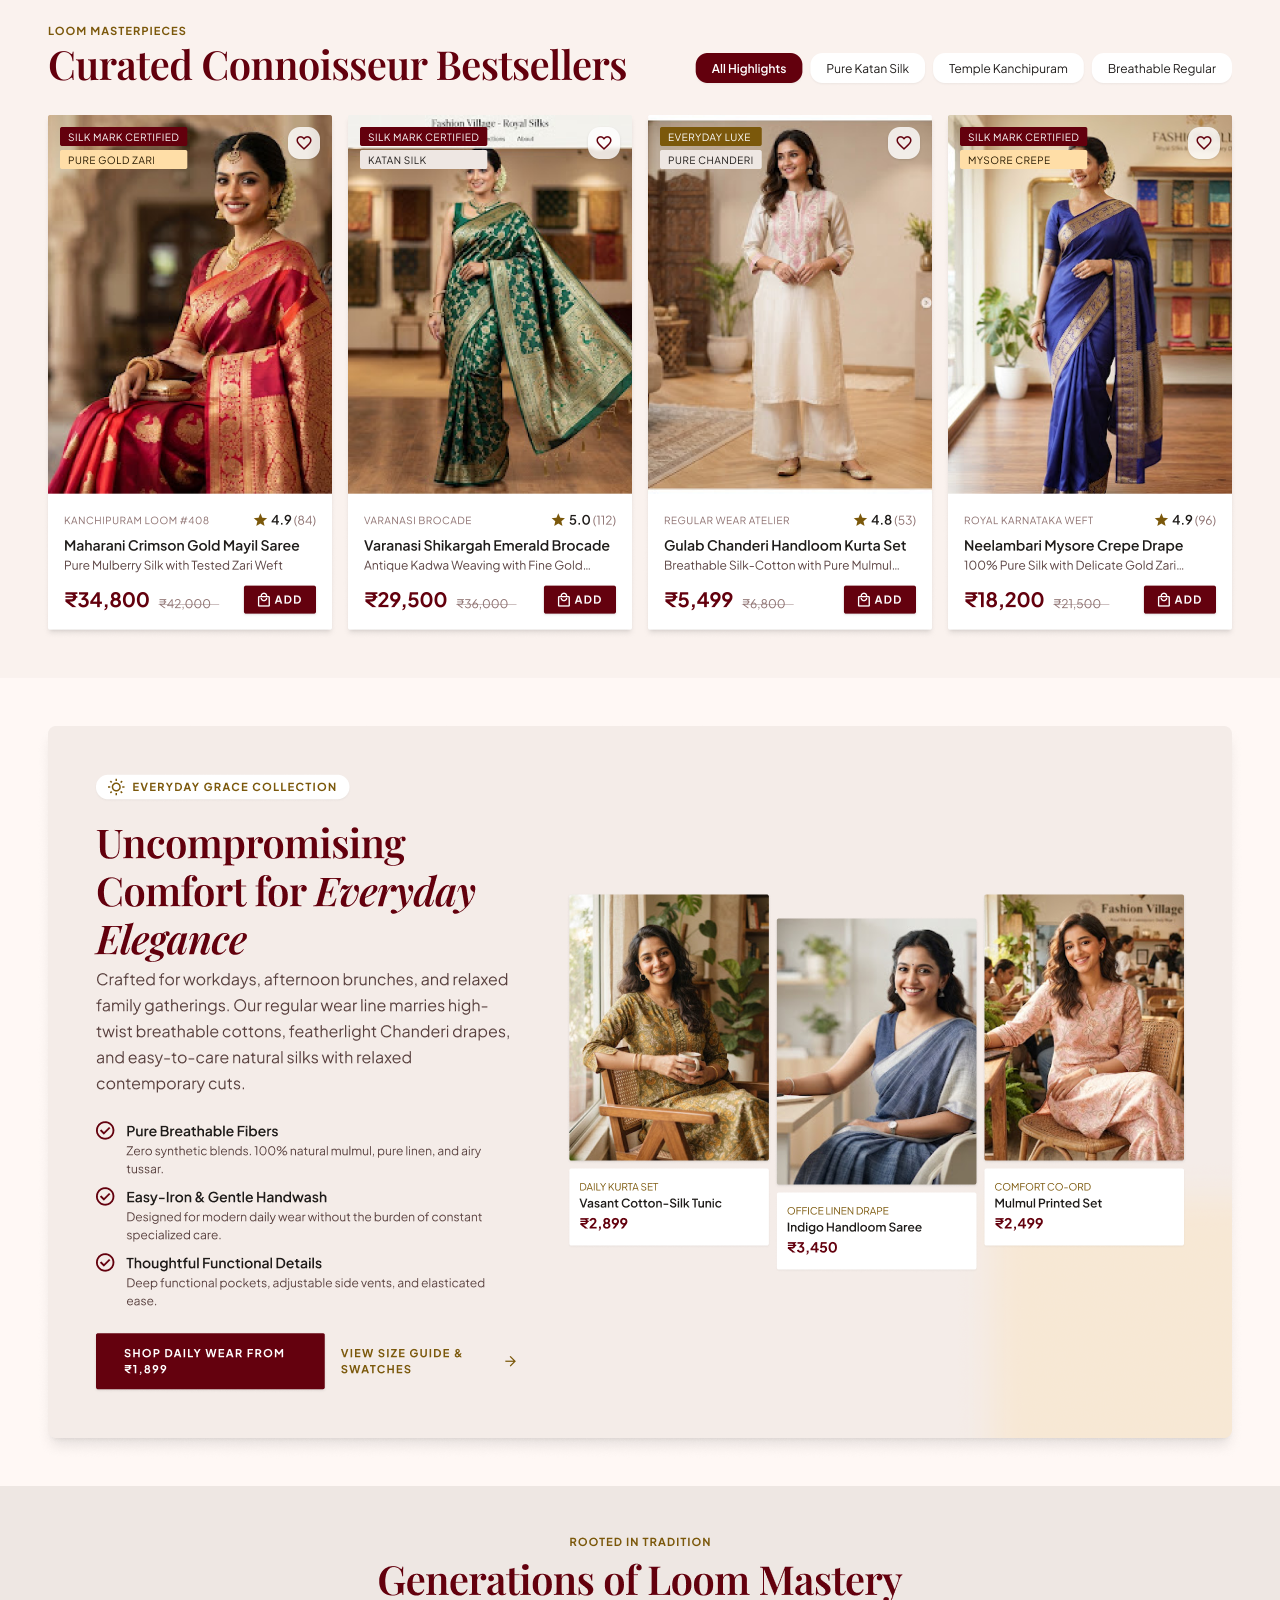
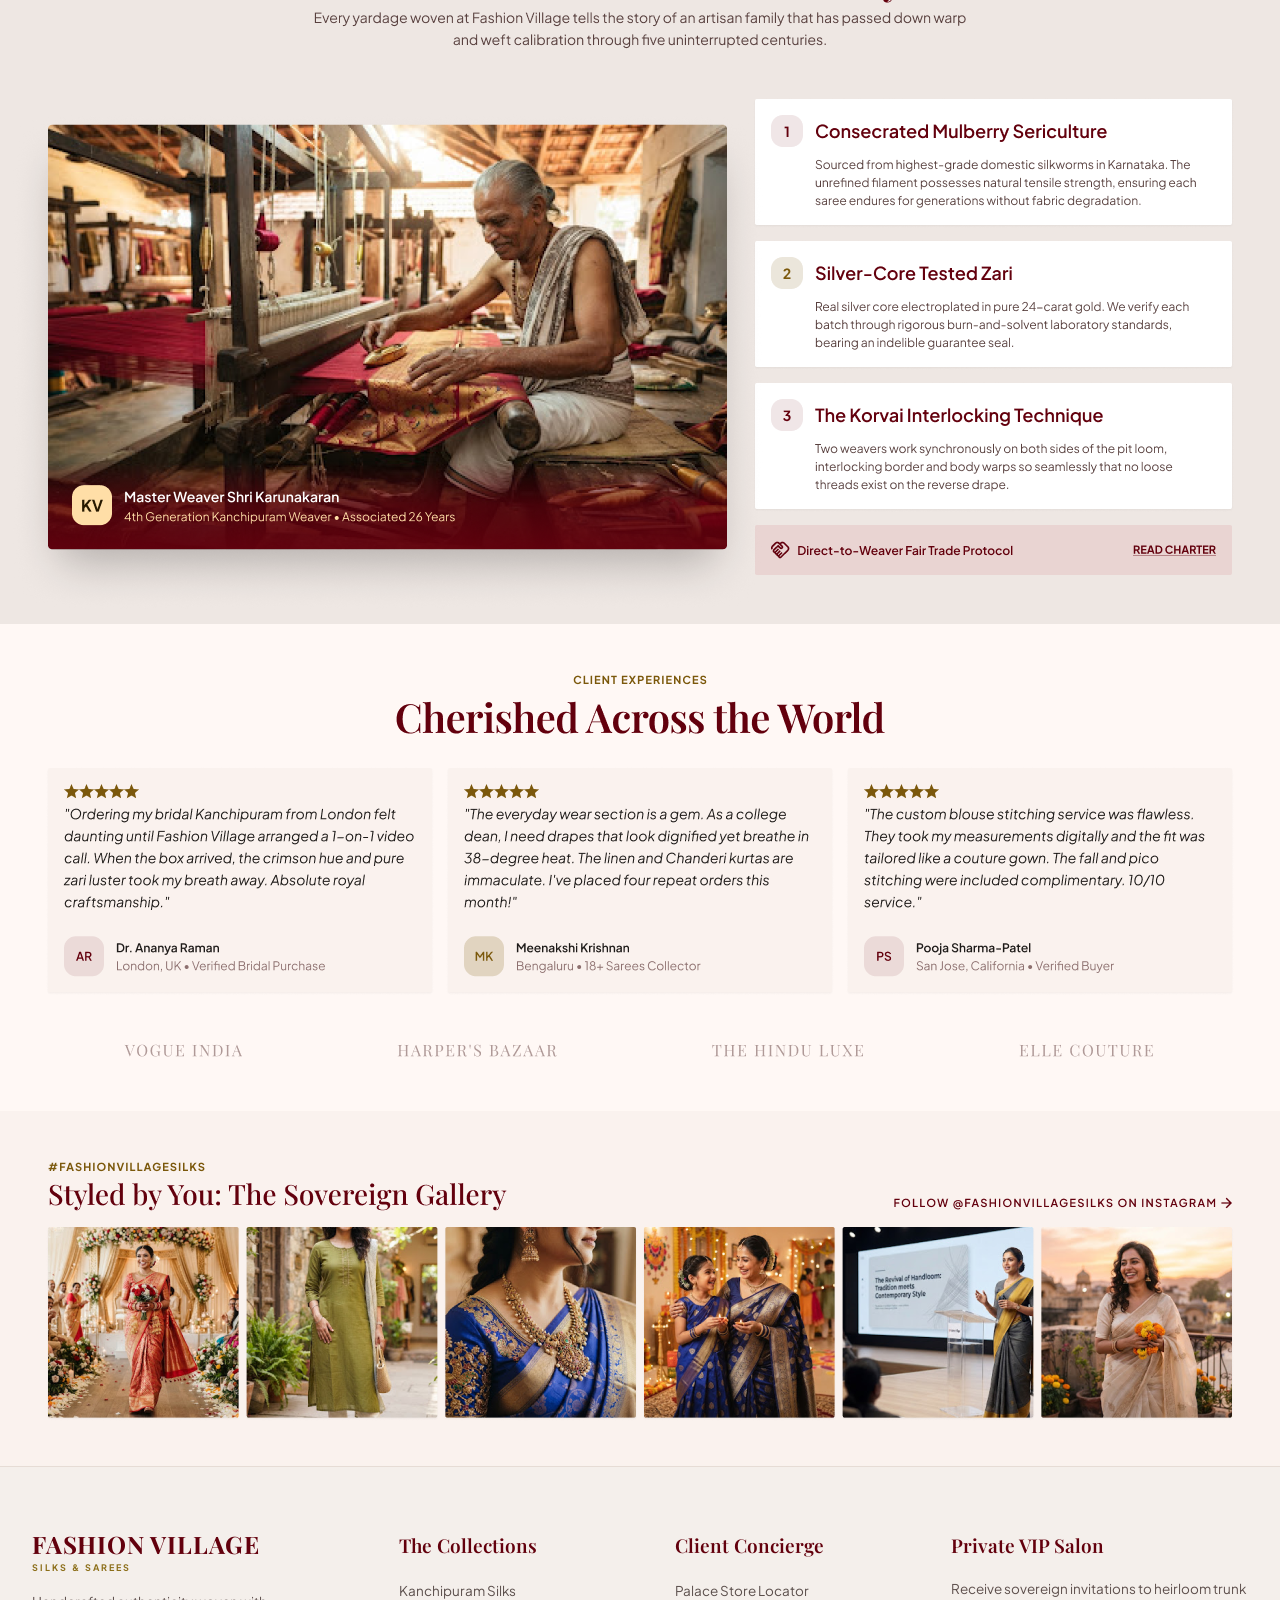
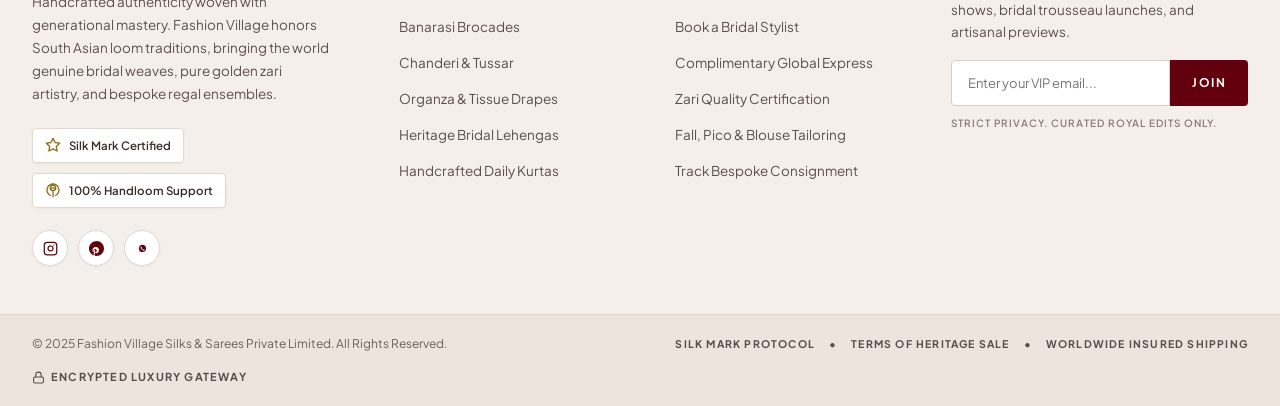
==== commit 43a8bea2: "fix(mobile): perfect responsive handloom weaver story, everyday grace spotlight, and unified Playfai" ====
--- a/index.html
+++ b/index.html
@@ -41,27 +41,10 @@
         </svg>
       </button>
 
-      <!-- Brand Logo (Royal Handloom Crest & Grand Typography) -->
+      <!-- Brand Logo (Pure Refined Typography) -->
       <a href="index.html" class="brand-logo" aria-label="Fashion Village Home">
-        <div class="brand-crest">
-          <svg width="24" height="24" viewBox="0 0 32 32" fill="none" aria-hidden="true">
-            <g transform="rotate(-45 16 16)">
-              <path d="M4 16 C9 12, 23 12, 28 16 C23 20, 9 20, 4 16 Z" fill="#E8B86D" stroke="#FFFFFF" stroke-width="0.8"/>
-              <path d="M7 16 C11 13.5, 21 13.5, 25 16 C21 18.5, 11 18.5, 7 16 Z" fill="#63000D"/>
-              <rect x="12" y="14.5" width="8" height="3" rx="1.5" fill="#F4D58E"/>
-              <line x1="16" y1="12" x2="16" y2="8" stroke="#F4D58E" stroke-width="1"/>
-              <line x1="16" y1="20" x2="16" y2="24" stroke="#F4D58E" stroke-width="1"/>
-            </g>
-            <circle cx="16" cy="4" r="1.4" fill="#F4D58E"/>
-            <circle cx="16" cy="28" r="1.4" fill="#F4D58E"/>
-            <circle cx="4" cy="16" r="1.4" fill="#F4D58E"/>
-            <circle cx="28" cy="16" r="1.4" fill="#F4D58E"/>
-          </svg>
-        </div>
-        <div class="brand-text">
-          <span class="brand-name">FASHION VILLAGE</span>
-          <span class="brand-sub">ROYAL HANDLOOM SILKS &bull; ESTD 1980</span>
-        </div>
+        <span class="brand-name">FASHION VILLAGE</span>
+        <span class="brand-sub">ROYAL HANDLOOM SILKS &bull; ESTD 1980</span>
       </a>
 
       <!-- Real Live Interactive Search Box -->
@@ -534,19 +517,83 @@
         </p>
       </div>
 
-      <div class="mobile-everyday-cards">
-        <div class="mobile-everyday-banner">
-          <img src="assets/mobile/everyday_1.png" alt="Mulmul Cotton &amp; Breathable Linen">
-          <div class="mobile-banner-caption">Mulmul Cotton &amp; Breathable Linen</div>
-        </div>
-        <div class="mobile-everyday-banner">
-          <img src="assets/mobile/everyday_2.png" alt="Office Luxe Silk-Linen Co-ords">
-          <div class="mobile-banner-caption">Office Luxe Silk-Linen Co-ords</div>
+      <!-- Editorial Narrative Card (Pure HTML - No image of text!) -->
+      <div class="mobile-everyday-editorial-card">
+        <span class="mobile-ed-badge">EVERYDAY GRACE ATELIER</span>
+        <h3 class="mobile-ed-title">Uncompromising Comfort for <em>Everyday Elegance</em></h3>
+        <p class="mobile-ed-p">
+          Crafted for workdays, afternoon brunches, and relaxed family gatherings. Our regular wear line marries high-twist breathable cottons, featherlight Chanderi drapes, and easy-to-care natural silks with relaxed contemporary cuts.
+        </p>
+        
+        <div class="mobile-ed-features">
+          <div class="mobile-ed-feature-item">
+            <svg class="mobile-ed-check" width="16" height="16" viewBox="0 0 24 24" fill="none" stroke="currentColor" stroke-width="2.5" stroke-linecap="round" stroke-linejoin="round">
+              <polyline points="20 6 9 17 4 12"></polyline>
+            </svg>
+            <div>
+              <strong>Pure Breathable Fibers</strong>
+              <span>Zero synthetic blends. 100% natural mulmul, pure linen, and airy tussar.</span>
+            </div>
+          </div>
+          <div class="mobile-ed-feature-item">
+            <svg class="mobile-ed-check" width="16" height="16" viewBox="0 0 24 24" fill="none" stroke="currentColor" stroke-width="2.5" stroke-linecap="round" stroke-linejoin="round">
+              <polyline points="20 6 9 17 4 12"></polyline>
+            </svg>
+            <div>
+              <strong>Easy-Iron &amp; Gentle Handwash</strong>
+              <span>Designed for modern daily wear without the burden of constant specialized care.</span>
+            </div>
+          </div>
+          <div class="mobile-ed-feature-item">
+            <svg class="mobile-ed-check" width="16" height="16" viewBox="0 0 24 24" fill="none" stroke="currentColor" stroke-width="2.5" stroke-linecap="round" stroke-linejoin="round">
+              <polyline points="20 6 9 17 4 12"></polyline>
+            </svg>
+            <div>
+              <strong>Thoughtful Functional Details</strong>
+              <span>Deep functional pockets, side vents, and elasticated ease.</span>
+            </div>
+          </div>
+        </div>
+      </div>
+
+      <!-- 3 Real Everyday Products Grid -->
+      <div class="mobile-everyday-prods-grid">
+        <div class="mobile-everyday-prod-card" onclick="openProductQuickView('Vasant Cotton-Silk Tunic', 2899, 'Daily Kurta Set • Pure Mulmul with Silk-Cotton Blend')">
+          <div class="mobile-ed-thumb">
+            <img src="assets/mobile/everyday_p1.png" alt="Vasant Cotton-Silk Tunic">
+          </div>
+          <div class="mobile-ed-info">
+            <span class="mobile-ed-cat">DAILY KURTA SET</span>
+            <div class="mobile-ed-name">Vasant Cotton-Silk Tunic</div>
+            <div class="mobile-ed-price">&#8377;2,899</div>
+          </div>
+        </div>
+
+        <div class="mobile-everyday-prod-card" onclick="openProductQuickView('Indigo Handloom Saree', 3450, 'Office Linen Drape • Breathable Pure Handloom Linen')">
+          <div class="mobile-ed-thumb">
+            <img src="assets/mobile/everyday_p2.png" alt="Indigo Handloom Saree">
+          </div>
+          <div class="mobile-ed-info">
+            <span class="mobile-ed-cat">OFFICE LINEN DRAPE</span>
+            <div class="mobile-ed-name">Indigo Handloom Saree</div>
+            <div class="mobile-ed-price">&#8377;3,450</div>
+          </div>
+        </div>
+
+        <div class="mobile-everyday-prod-card" onclick="openProductQuickView('Mulmul Printed Set', 2499, 'Comfort Co-ord • Featherlight Cotton-Silk Daily Wear')">
+          <div class="mobile-ed-thumb">
+            <img src="assets/mobile/everyday_p3.png" alt="Mulmul Printed Set">
+          </div>
+          <div class="mobile-ed-info">
+            <span class="mobile-ed-cat">COMFORT CO-ORD</span>
+            <div class="mobile-ed-name">Mulmul Printed Set</div>
+            <div class="mobile-ed-price">&#8377;2,499</div>
+          </div>
         </div>
       </div>
 
       <a href="everyday.html" class="mobile-btn-primary" style="display:block; text-align:center; margin-top:20px;">
-        SHOP EVERYDAY GRACE EDIT &rarr;
+        SHOP DAILY WEAR FROM &#8377;1,899 &rarr;
       </a>
     </div>
   </section>
@@ -568,28 +615,76 @@
 
     </div>
   
-    <!-- Mobile Craftsmanship Story -->
+    <!-- Mobile Craftsmanship & Handloom Mastery Story -->
     <div class="mobile-only mobile-section-padding">
-      <div class="mobile-craft-card">
-        <div class="mobile-craft-img">
-          <img src="assets/mobile/weaver.png" alt="Master Artisan on Handloom Pit Loom">
-        </div>
-        <div class="mobile-craft-body">
-          <span class="mobile-sec-eyebrow" style="color:var(--color-gold-deep);">THE WEAVER STORY</span>
-          <h2 class="mobile-sec-title">Preserving Generational Heritage</h2>
-          <p class="mobile-sec-desc">
-            Every drape at Fashion Village is handwoven by master artisan families across 45 years of generational guild mastery, safeguarding authentic South Asian loom traditions.
-          </p>
-
-          <div class="mobile-craft-btns">
-            <button type="button" class="mobile-btn-primary" onclick="openVideoLoomModal()" style="width:100%; text-align:center;">
-              WATCH MASTER LOOM FILM (4 MIN)
-            </button>
-            <a href="story.html" class="mobile-btn-secondary" style="display:block; text-align:center; width:100%;">
-              READ WEAVER GUILD ARCHIVES &rarr;
-            </a>
-          </div>
-        </div>
+      <div class="mobile-section-header">
+        <span class="mobile-sec-eyebrow">ROOTED IN TRADITION</span>
+        <h2 class="mobile-sec-title">Generations of Loom Mastery</h2>
+        <div class="mobile-sec-divider"></div>
+        <p class="mobile-sec-desc">
+          Every yardage woven at Fashion Village tells the story of an artisan family that has passed down warp and weft calibration through five uninterrupted centuries.
+        </p>
+      </div>
+
+      <!-- Master Weaver Real Photo Card -->
+      <div class="mobile-weaver-hero-card">
+        <div class="mobile-weaver-img-wrap">
+          <img src="assets/mobile/weaver_clean.png" alt="Master Weaver Shri Karunakaran on Traditional Pit Loom">
+        </div>
+      </div>
+
+      <!-- 3 Generational Mastery Steps -->
+      <div class="mobile-loom-steps-stack">
+        <div class="mobile-loom-step-item">
+          <div class="mobile-step-num-badge">1</div>
+          <div class="mobile-step-body">
+            <h3 class="mobile-step-heading">Consecrated Mulberry Sericulture</h3>
+            <p class="mobile-step-text">
+              Sourced from highest-grade domestic silkworms in Karnataka. The unrefined filament possesses natural tensile strength, ensuring each saree endures for generations without fabric degradation.
+            </p>
+          </div>
+        </div>
+
+        <div class="mobile-loom-step-item">
+          <div class="mobile-step-num-badge">2</div>
+          <div class="mobile-step-body">
+            <h3 class="mobile-step-heading">Silver-Core Tested Zari</h3>
+            <p class="mobile-step-text">
+              Real silver core electroplated in pure 24-carat gold. We verify each batch through rigorous burn-and-solvent laboratory standards, bearing an indelible guarantee seal.
+            </p>
+          </div>
+        </div>
+
+        <div class="mobile-loom-step-item">
+          <div class="mobile-step-num-badge">3</div>
+          <div class="mobile-step-body">
+            <h3 class="mobile-step-heading">The Korvai Interlocking Technique</h3>
+            <p class="mobile-step-text">
+              Two weavers work synchronously on both sides of the pit loom, interlocking border and body warps so seamlessly that no loose threads exist on the reverse drape.
+            </p>
+          </div>
+        </div>
+      </div>
+
+      <!-- Direct-to-Weaver Fair Trade Protocol Strip -->
+      <div class="mobile-fair-trade-strip">
+        <div class="mobile-fair-trade-left">
+          <svg width="18" height="18" viewBox="0 0 24 24" fill="none" stroke="#63000D" stroke-width="2" stroke-linecap="round" stroke-linejoin="round">
+            <path d="M12 22s8-4 8-10V5l-8-3-8 3v7c0 6 8 10 8 10z"></path>
+          </svg>
+          <span>Direct-to-Weaver Fair Trade Protocol</span>
+        </div>
+        <a href="story.html" class="mobile-fair-trade-link">READ CHARTER &rarr;</a>
+      </div>
+
+      <!-- Master Loom Action Buttons -->
+      <div class="mobile-craft-btns" style="margin-top:18px;">
+        <button type="button" class="mobile-btn-primary" onclick="openVideoLoomModal()" style="width:100%; text-align:center;">
+          WATCH MASTER LOOM FILM (4 MIN)
+        </button>
+        <a href="story.html" class="mobile-btn-secondary" style="display:block; text-align:center; width:100%;">
+          READ WEAVER GUILD ARCHIVES &rarr;
+        </a>
       </div>
     </div>
   </section>
--- a/css/style.css
+++ b/css/style.css
@@ -19,7 +19,7 @@
   --color-footer-bg: #1B1514;
   --color-footer-border: rgba(255, 255, 255, 0.1);
 
-  --font-serif: 'Playfair Display', 'Cormorant Garamond', Georgia, serif;
+  --font-serif: 'Playfair Display', Georgia, serif;
   --font-sans: 'Plus Jakarta Sans', -apple-system, BlinkMacSystemFont, 'Segoe UI', Roboto, sans-serif;
 
   --max-width: 1280px;
@@ -135,42 +135,17 @@
   gap: 20px;
 }
 
-/* Brand Logo (Royal Handloom Crest & Grand Typography) */
+/* Brand Logo (Pure Refined Typography - No Icon) */
 .brand-logo {
   display: flex;
-  align-items: center;
-  gap: 13px;
+  flex-direction: column;
   text-decoration: none !important;
   flex-shrink: 0;
 }
 
-.brand-crest {
-  width: 46px;
-  height: 46px;
-  background: linear-gradient(135deg, #63000D 0%, #460009 100%);
-  border: 1.5px solid var(--color-gold);
-  border-radius: 50%;
-  display: flex;
-  align-items: center;
-  justify-content: center;
-  box-shadow: 0 3px 10px rgba(99, 0, 13, 0.22);
-  flex-shrink: 0;
-  transition: transform 0.25s ease, box-shadow 0.25s ease;
-}
-
-.brand-logo:hover .brand-crest {
-  transform: scale(1.06) rotate(4deg);
-  box-shadow: 0 4px 14px rgba(197, 154, 69, 0.35);
-}
-
-.brand-text {
-  display: flex;
-  flex-direction: column;
-}
-
 .brand-name {
   font-family: var(--font-serif);
-  font-size: 27px;
+  font-size: 26px;
   font-weight: 800;
   color: var(--color-maroon);
   letter-spacing: 0.8px;
@@ -178,9 +153,9 @@
 }
 
 .brand-sub {
-  font-size: 8.5px;
+  font-size: 8px;
   font-weight: 700;
-  letter-spacing: 2.2px;
+  letter-spacing: 2px;
   color: var(--color-gold-deep);
   text-transform: uppercase;
   margin-top: 4px;
@@ -438,6 +413,7 @@
   flex-direction: column;
   align-items: center;
   justify-content: center;
+  scroll-margin-top: 80px;
 }
 
 .section-frame {
@@ -1391,42 +1367,26 @@
 
   .brand-logo {
     display: flex;
+    flex-direction: column;
     align-items: center;
-    gap: 9px;
-    margin: 0;
+    justify-content: center;
+    text-align: center;
+    margin: 0 auto;
     flex: 1;
-    justify-content: center;
     min-width: 0;
   }
 
-  .brand-crest {
-    width: 36px;
-    height: 36px;
-    border: 1.2px solid var(--color-gold);
-    flex-shrink: 0;
-  }
-
-  .brand-crest svg {
-    width: 22px;
-    height: 22px;
-  }
-
-  .brand-text {
-    display: flex;
-    flex-direction: column;
-  }
-
   .brand-name {
-    font-size: 19px;
-    letter-spacing: 0.6px;
+    font-size: 21px;
+    letter-spacing: 0.8px;
     line-height: 1.05;
     white-space: nowrap;
   }
 
   .brand-sub {
-    font-size: 7px;
-    letter-spacing: 1.4px;
-    margin-top: 2px;
+    font-size: 7.5px;
+    letter-spacing: 1.6px;
+    margin-top: 3px;
     white-space: nowrap;
   }
 
@@ -1607,7 +1567,7 @@
   }
 
   .mobile-sec-title {
-    font-family: 'Cormorant Garamond', 'Playfair Display', Georgia, serif;
+    font-family: var(--font-serif);
     font-size: 27px;
     font-weight: 700;
     color: var(--color-maroon);
@@ -1692,7 +1652,7 @@
   }
 
   .mobile-hero-title {
-    font-family: 'Cormorant Garamond', 'Playfair Display', Georgia, serif;
+    font-family: var(--font-serif);
     font-size: 32px;
     font-weight: 700;
     color: #FFFFFF;
@@ -1761,7 +1721,7 @@
   }
 
   .mobile-stat-num {
-    font-family: 'Cormorant Garamond', 'Playfair Display', Georgia, serif;
+    font-family: var(--font-serif);
     font-size: 19px;
     font-weight: 700;
     color: var(--color-gold-light);
@@ -1822,7 +1782,7 @@
   }
 
   .mobile-featured-name {
-    font-family: 'Cormorant Garamond', var(--font-serif);
+    font-family: var(--font-serif);
     font-size: 15px;
     font-weight: 700;
     color: var(--color-maroon);
@@ -1889,7 +1849,7 @@
   }
 
   .mobile-concierge-title {
-    font-family: 'Cormorant Garamond', 'Playfair Display', Georgia, serif;
+    font-family: var(--font-serif);
     font-size: 23px;
     font-weight: 700;
     color: #FFFFFF;
@@ -2042,7 +2002,7 @@
   }
 
   .mobile-prod-title {
-    font-family: 'Cormorant Garamond', 'Playfair Display', Georgia, serif;
+    font-family: var(--font-serif);
     font-size: 14.5px;
     font-weight: 700;
     color: var(--color-maroon);
@@ -2094,64 +2054,324 @@
     cursor: pointer;
   }
 
-  /* Everyday Grace Feature */
-  .mobile-everyday-cards {
+  /* --------------------------------------------------------------------------
+     Section 5: Everyday Grace Spotlight (Mobile)
+     -------------------------------------------------------------------------- */
+  .mobile-everyday-editorial-card {
+    background: #FFFFFF;
+    border: 1px solid #EBE2D8;
+    border-top: 3.5px solid var(--color-maroon);
+    border-radius: 8px;
+    padding: 22px 18px;
+    margin-bottom: 20px;
+    box-shadow: 0 4px 18px rgba(99, 0, 13, 0.05);
+  }
+
+  .mobile-ed-badge {
+    background: #FAF3EC;
+    border: 1px solid #E5D7C7;
+    color: var(--color-maroon);
+    font-family: var(--font-sans);
+    font-size: 9px;
+    font-weight: 700;
+    letter-spacing: 1.5px;
+    padding: 4px 10px;
+    border-radius: 999px;
+    display: inline-block;
+    margin-bottom: 12px;
+    text-transform: uppercase;
+  }
+
+  .mobile-ed-title {
+    font-family: 'Playfair Display', Georgia, serif;
+    font-size: 21px;
+    font-weight: 700;
+    color: #201817;
+    line-height: 1.28;
+    margin-bottom: 10px;
+  }
+
+  .mobile-ed-title em {
+    font-style: italic;
+    color: var(--color-maroon);
+  }
+
+  .mobile-ed-p {
+    font-family: var(--font-sans);
+    font-size: 13px;
+    color: #5C4D4A;
+    line-height: 1.6;
+    margin-bottom: 16px;
+  }
+
+  .mobile-ed-features {
     display: flex;
     flex-direction: column;
-    gap: 14px;
-  }
-
-  .mobile-everyday-banner {
-    position: relative;
-    border-radius: 6px;
-    overflow: hidden;
-    box-shadow: 0 4px 14px rgba(0,0,0,0.06);
-  }
-
-  .mobile-banner-caption {
-    position: absolute;
-    bottom: 0;
-    left: 0;
-    right: 0;
-    padding: 10px 14px;
-    background: linear-gradient(180deg, transparent 0%, rgba(20,10,10,0.85) 100%);
-    color: #FFFFFF;
+    gap: 12px;
+    border-top: 1px dashed #E5DCD4;
+    padding-top: 14px;
+  }
+
+  .mobile-ed-feature-item {
+    display: flex;
+    align-items: flex-start;
+    gap: 12px;
+  }
+
+  .mobile-ed-check {
+    width: 20px;
+    height: 20px;
+    border-radius: 50%;
+    background: #FAF2E6;
+    border: 1px solid #E6D2B5;
+    display: flex;
+    align-items: center;
+    justify-content: center;
+    flex-shrink: 0;
+    color: #8C6E18;
+    padding: 3px;
+    margin-top: 1px;
+  }
+
+  .mobile-ed-feature-item strong {
+    font-family: 'Playfair Display', Georgia, serif;
+    font-size: 13.5px;
+    font-weight: 700;
+    color: var(--color-maroon);
+    display: block;
+    line-height: 1.3;
+    margin-bottom: 2px;
+  }
+
+  .mobile-ed-feature-item span {
+    font-family: var(--font-sans);
     font-size: 12px;
-    font-weight: 600;
-    letter-spacing: 0.5px;
-  }
-
-  /* Craftsmanship Card */
-  .mobile-craft-card {
+    color: #6E5F5C;
+    line-height: 1.45;
+    display: block;
+  }
+
+  /* Everyday Products Layout (Luxury Horizontal Track) */
+  .mobile-everyday-prods-grid {
+    display: flex;
+    gap: 12px;
+    overflow-x: auto;
+    scroll-snap-type: x mandatory;
+    padding: 4px 2px 14px;
+    margin-top: 6px;
+    -webkit-overflow-scrolling: touch;
+    scrollbar-width: none;
+  }
+
+  .mobile-everyday-prods-grid::-webkit-scrollbar {
+    display: none;
+  }
+
+  .mobile-everyday-prod-card {
+    flex: 0 0 74%;
+    scroll-snap-align: start;
     background: #FFFFFF;
+    border: 1px solid #EBE2D8;
     border-radius: 8px;
     overflow: hidden;
-    box-shadow: 0 6px 20px rgba(0,0,0,0.07);
-    border: 1px solid #E2D7CF;
-  }
-
-  .mobile-craft-img {
+    box-shadow: 0 4px 14px rgba(0, 0, 0, 0.05);
+    cursor: pointer;
+    transition: transform 0.2s ease, box-shadow 0.2s ease;
+    display: flex;
+    flex-direction: column;
+  }
+
+  .mobile-everyday-prod-card:active {
+    transform: scale(0.98);
+  }
+
+  .mobile-ed-thumb {
     width: 100%;
-    max-height: 240px;
+    aspect-ratio: 1 / 1.25;
     overflow: hidden;
-  }
-
-  .mobile-craft-img img {
+    background: #FAF8F5;
+  }
+
+  .mobile-ed-thumb img {
     width: 100%;
     height: 100%;
     object-fit: cover;
-  }
-
-  .mobile-craft-body {
-    padding: 20px 16px;
-    text-align: center;
+    object-position: center top;
+  }
+
+  .mobile-ed-info {
+    padding: 12px 14px 14px;
+    display: flex;
+    flex-direction: column;
+    flex: 1;
+  }
+
+  .mobile-ed-cat {
+    font-family: var(--font-sans);
+    font-size: 8.5px;
+    font-weight: 700;
+    letter-spacing: 1.2px;
+    color: var(--color-gold-deep);
+    text-transform: uppercase;
+  }
+
+  .mobile-ed-name {
+    font-family: 'Playfair Display', Georgia, serif;
+    font-size: 15px;
+    font-weight: 700;
+    color: var(--color-maroon);
+    line-height: 1.25;
+    margin: 3px 0 6px;
+  }
+
+  .mobile-ed-price {
+    font-family: var(--font-sans);
+    font-size: 15px;
+    font-weight: 700;
+    color: #201817;
+    margin-top: auto;
+  }
+
+  /* --------------------------------------------------------------------------
+     Section 6: The Craftsmanship & Weaver Story (Mobile Handloom Mastery)
+     -------------------------------------------------------------------------- */
+  .mobile-weaver-hero-card {
+    background: #FFFFFF;
+    border-radius: 10px;
+    overflow: hidden;
+    border: 1px solid #E2D7CF;
+    box-shadow: 0 6px 20px rgba(0, 0, 0, 0.07);
+    margin-bottom: 20px;
+    position: relative;
+  }
+
+  .mobile-weaver-img-wrap {
+    width: 100%;
+    aspect-ratio: 16 / 10;
+    overflow: hidden;
+    position: relative;
+  }
+
+  .mobile-weaver-img-wrap img {
+    width: 100%;
+    height: 100%;
+    object-fit: cover;
+  }
+
+  .mobile-loom-steps-stack {
+    display: flex;
+    flex-direction: column;
+    gap: 12px;
+    margin-bottom: 18px;
+  }
+
+  .mobile-loom-step-item {
+    background: #FFFFFF;
+    border: 1px solid #EBE2D8;
+    border-radius: 10px;
+    padding: 16px 14px;
+    display: flex;
+    align-items: flex-start;
+    gap: 14px;
+    box-shadow: 0 3px 12px rgba(99, 0, 13, 0.04);
+  }
+
+  .mobile-step-num-badge {
+    width: 36px;
+    height: 36px;
+    border-radius: 50%;
+    background: linear-gradient(135deg, #63000D 0%, #460009 100%);
+    color: #F4D58E;
+    font-family: 'Playfair Display', Georgia, serif;
+    font-size: 16px;
+    font-weight: 700;
+    display: flex;
+    align-items: center;
+    justify-content: center;
+    flex-shrink: 0;
+    border: 1.5px solid rgba(244, 213, 142, 0.5);
+    box-shadow: 0 3px 8px rgba(99, 0, 13, 0.25);
+  }
+
+  .mobile-step-body {
+    flex: 1;
+    min-width: 0;
+  }
+
+  .mobile-step-heading {
+    font-family: 'Playfair Display', Georgia, serif;
+    font-size: 16px;
+    font-weight: 700;
+    color: var(--color-maroon);
+    line-height: 1.25;
+    margin: 0 0 6px 0;
+  }
+
+  .mobile-step-text {
+    font-family: var(--font-sans);
+    font-size: 12.5px;
+    color: #5C4C49;
+    line-height: 1.55;
+    margin: 0;
+  }
+
+  .mobile-fair-trade-strip {
+    background: #FAF5EE;
+    border: 1px solid #E3D5C5;
+    border-radius: 8px;
+    padding: 12px 14px;
+    display: flex;
+    align-items: center;
+    justify-content: space-between;
+    gap: 10px;
+    box-shadow: 0 2px 6px rgba(0, 0, 0, 0.03);
+  }
+
+  .mobile-fair-trade-left {
+    display: flex;
+    align-items: center;
+    gap: 10px;
+    font-family: 'Playfair Display', Georgia, serif;
+    font-size: 13.5px;
+    font-weight: 700;
+    color: var(--color-maroon);
+  }
+
+  .mobile-fair-trade-link {
+    font-family: var(--font-sans);
+    font-size: 10px;
+    font-weight: 700;
+    letter-spacing: 0.8px;
+    color: #FFFFFF;
+    background: var(--color-maroon);
+    padding: 8px 12px;
+    border-radius: 4px;
+    text-transform: uppercase;
+    white-space: nowrap;
+    text-decoration: none !important;
   }
 
   .mobile-craft-btns {
     display: flex;
     flex-direction: column;
     gap: 10px;
-    margin-top: 16px;
+    margin-top: 18px;
+  }
+
+  .mobile-craft-btns .mobile-btn-secondary {
+    background: #FFFFFF;
+    border: 1.5px solid var(--color-maroon);
+    color: var(--color-maroon);
+    font-weight: 700;
+    font-size: 12px;
+    letter-spacing: 1.2px;
+    padding: 13px 20px;
+    border-radius: 4px;
+    display: block;
+    text-align: center;
+    text-transform: uppercase;
+    box-shadow: 0 2px 8px rgba(99, 0, 13, 0.06);
+    text-decoration: none !important;
   }
 
   /* Testimonials */
